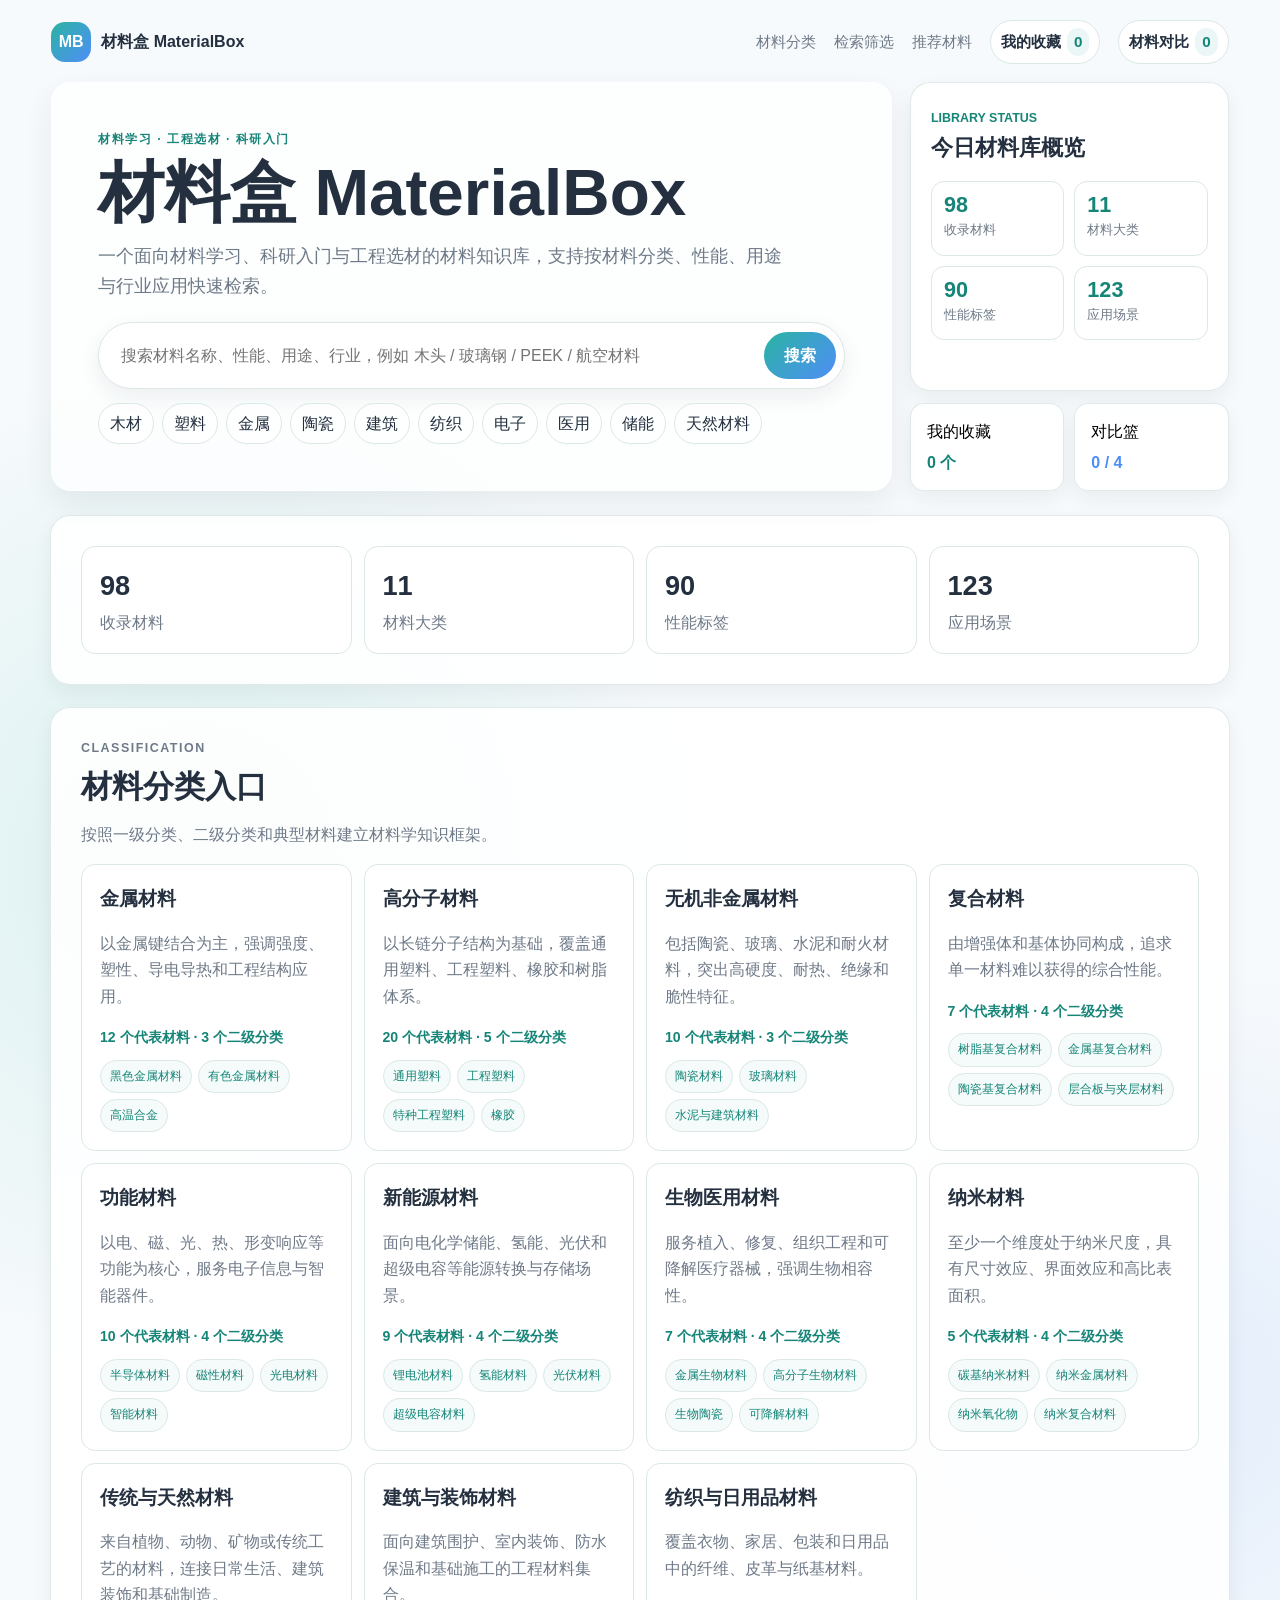
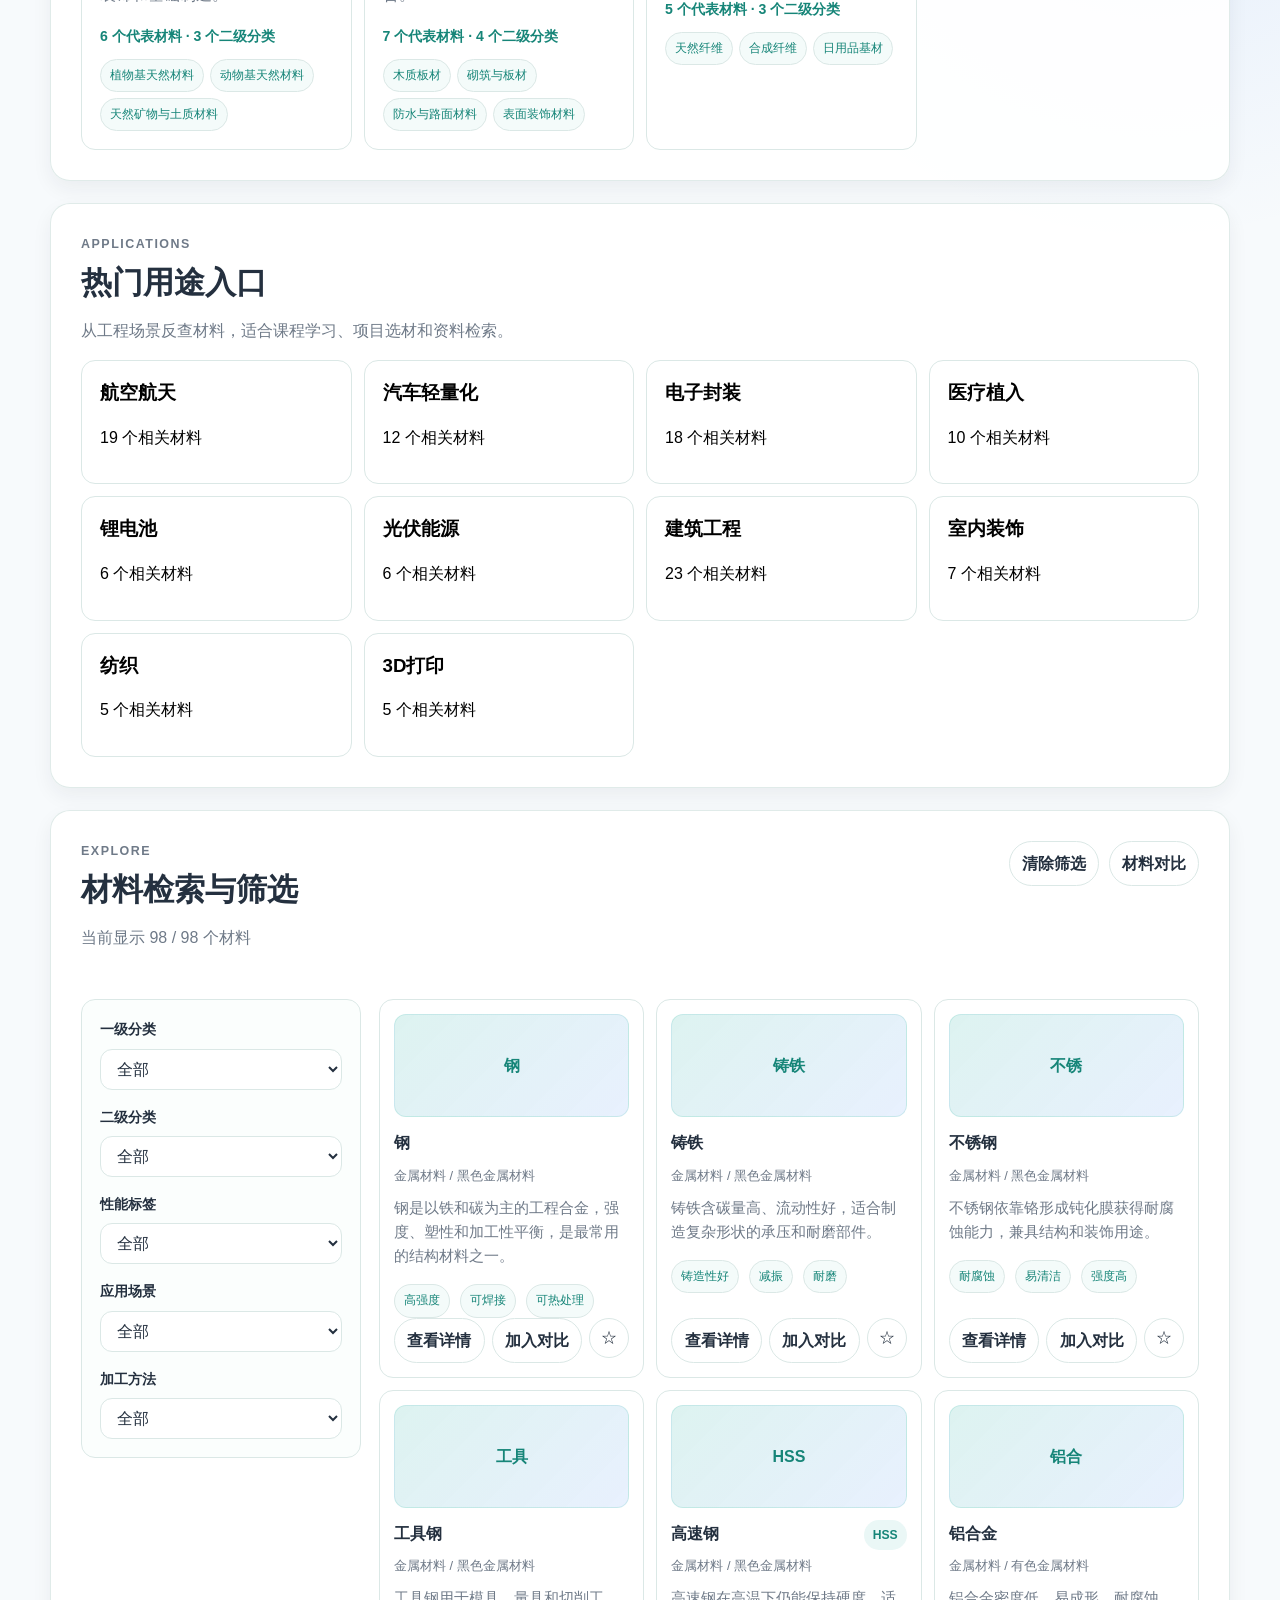
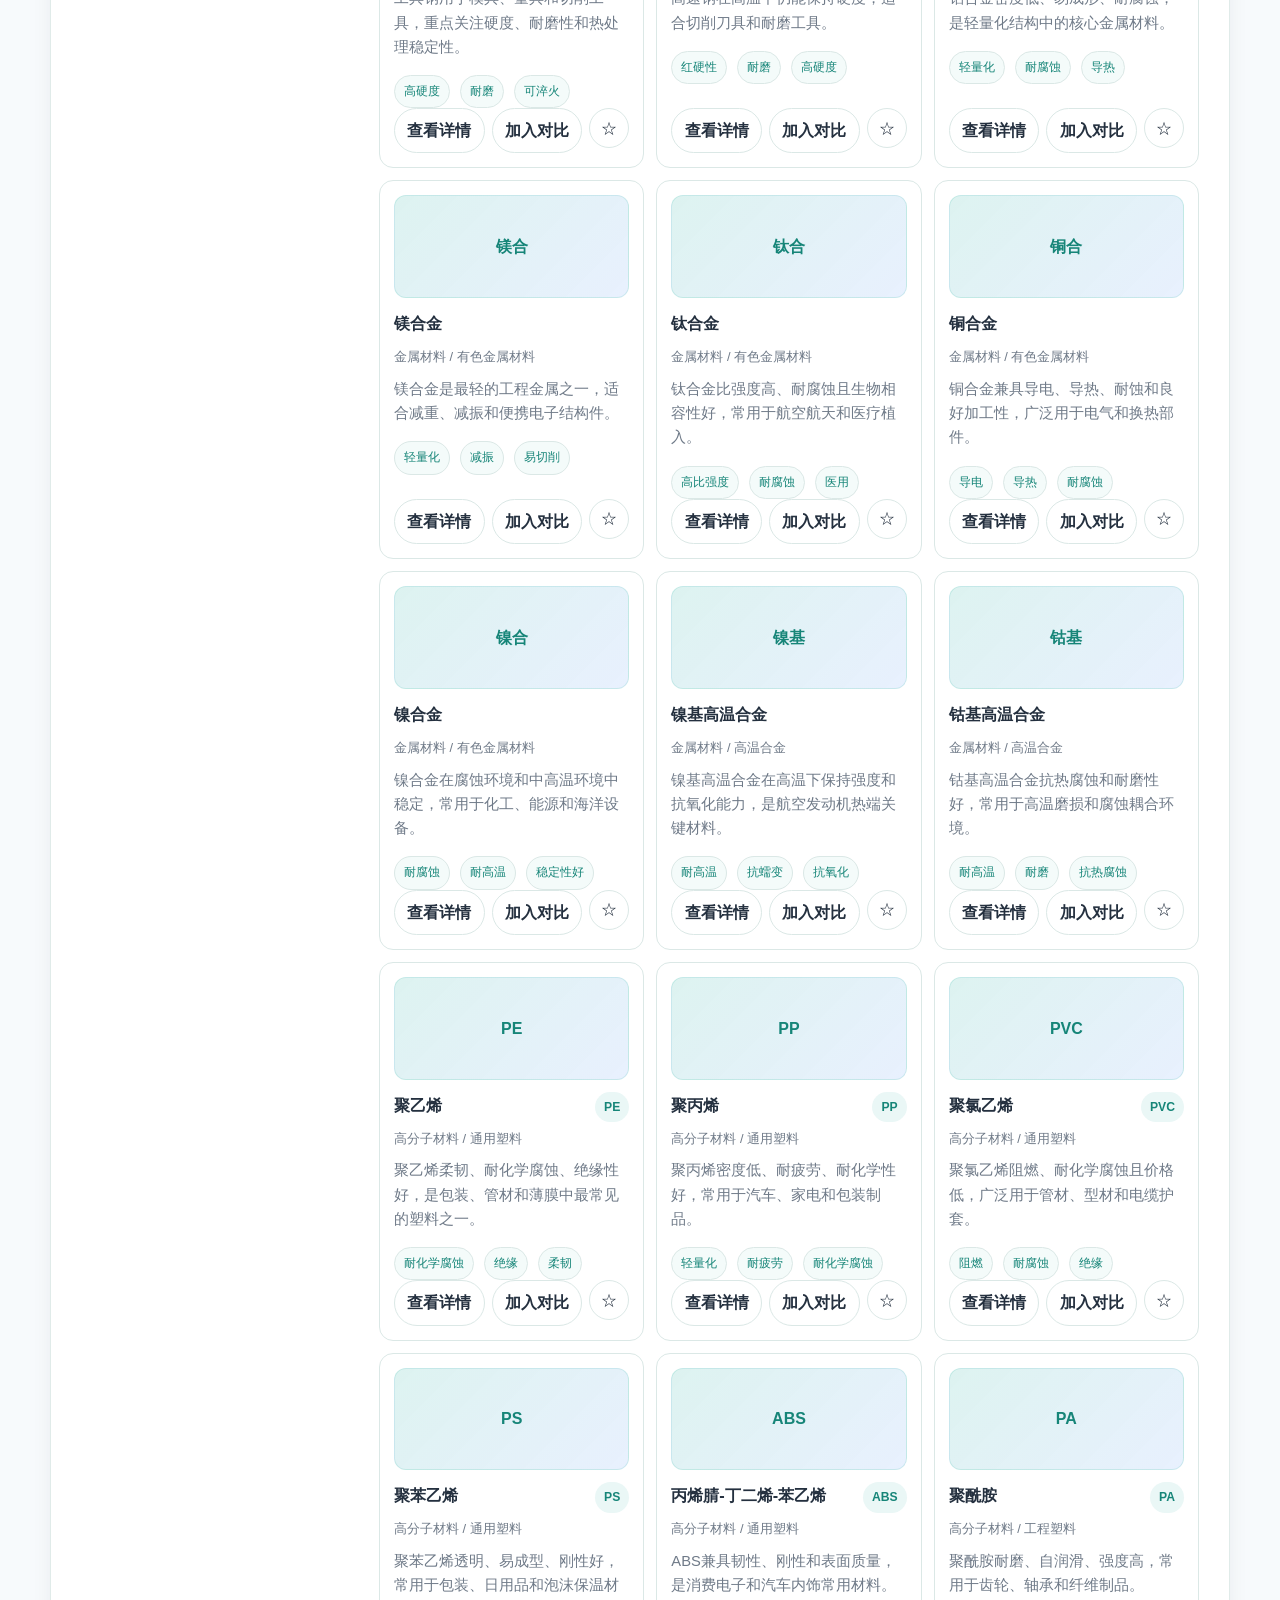
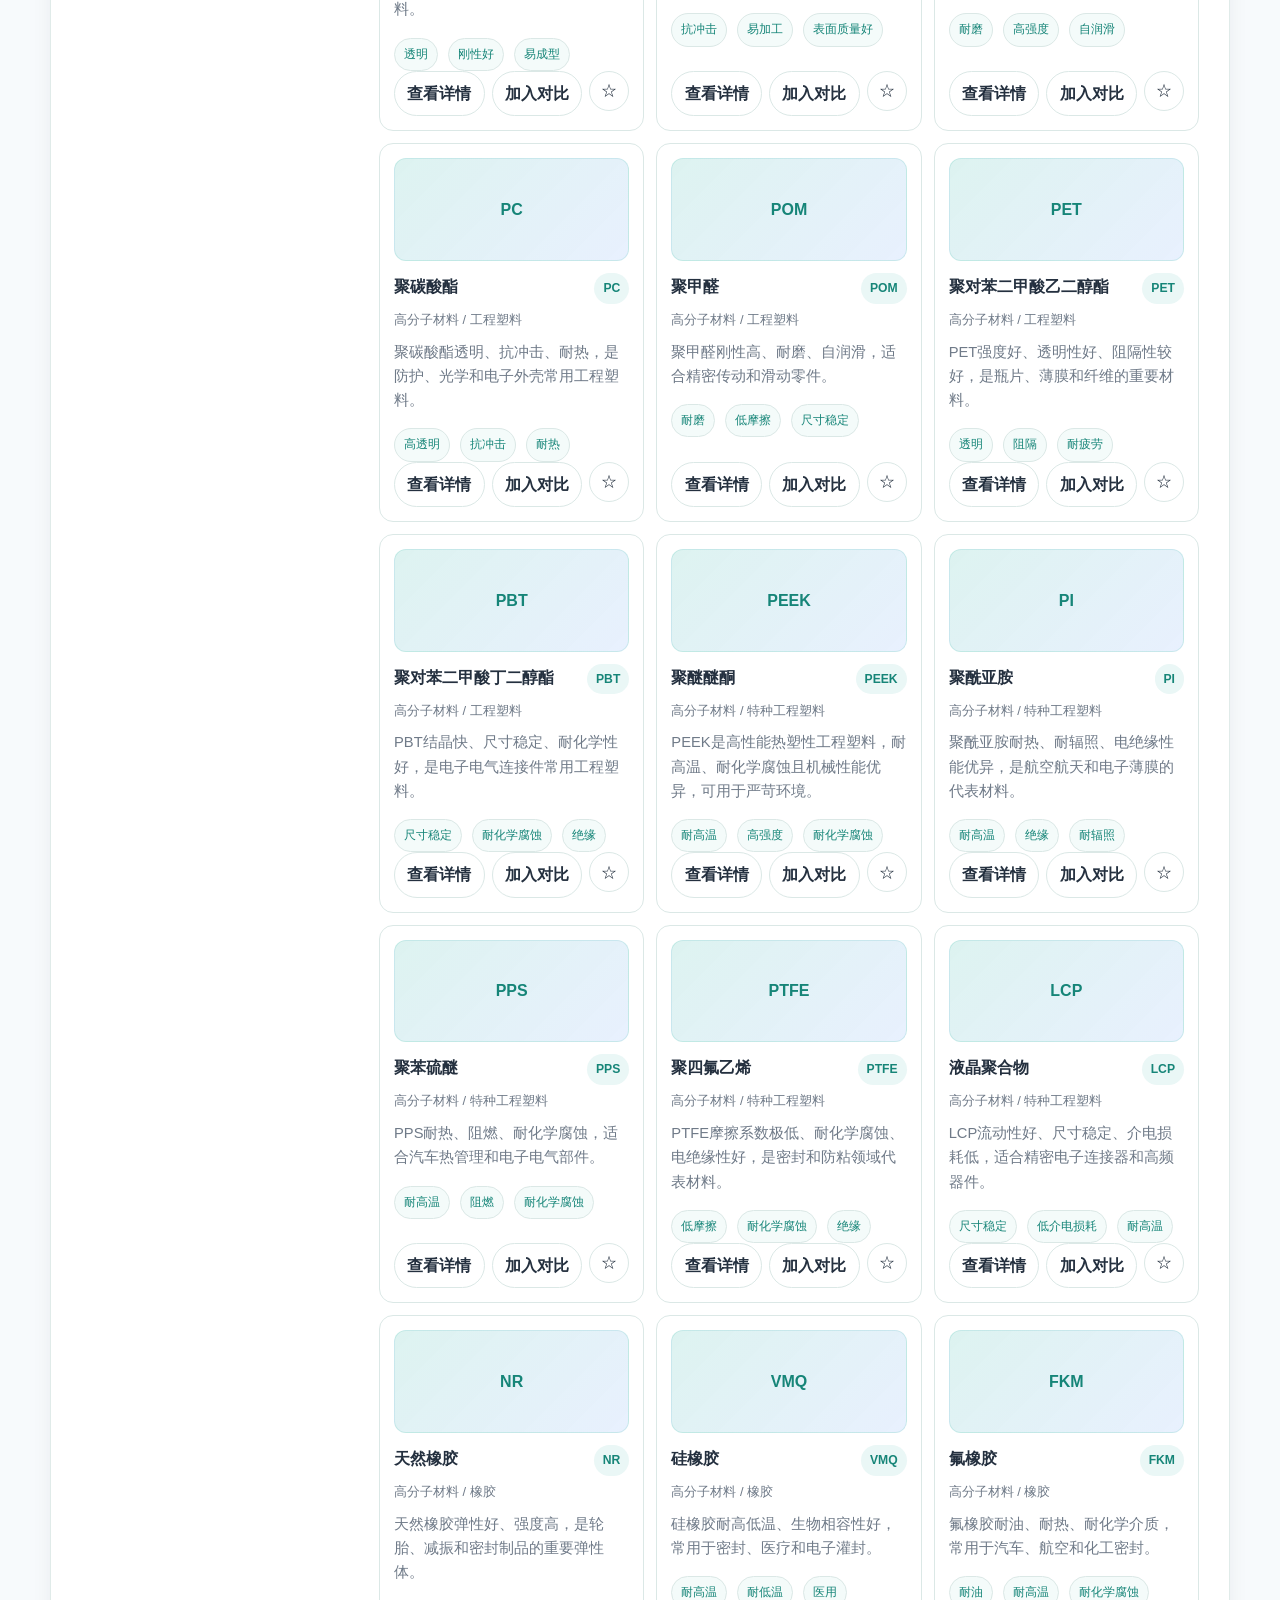
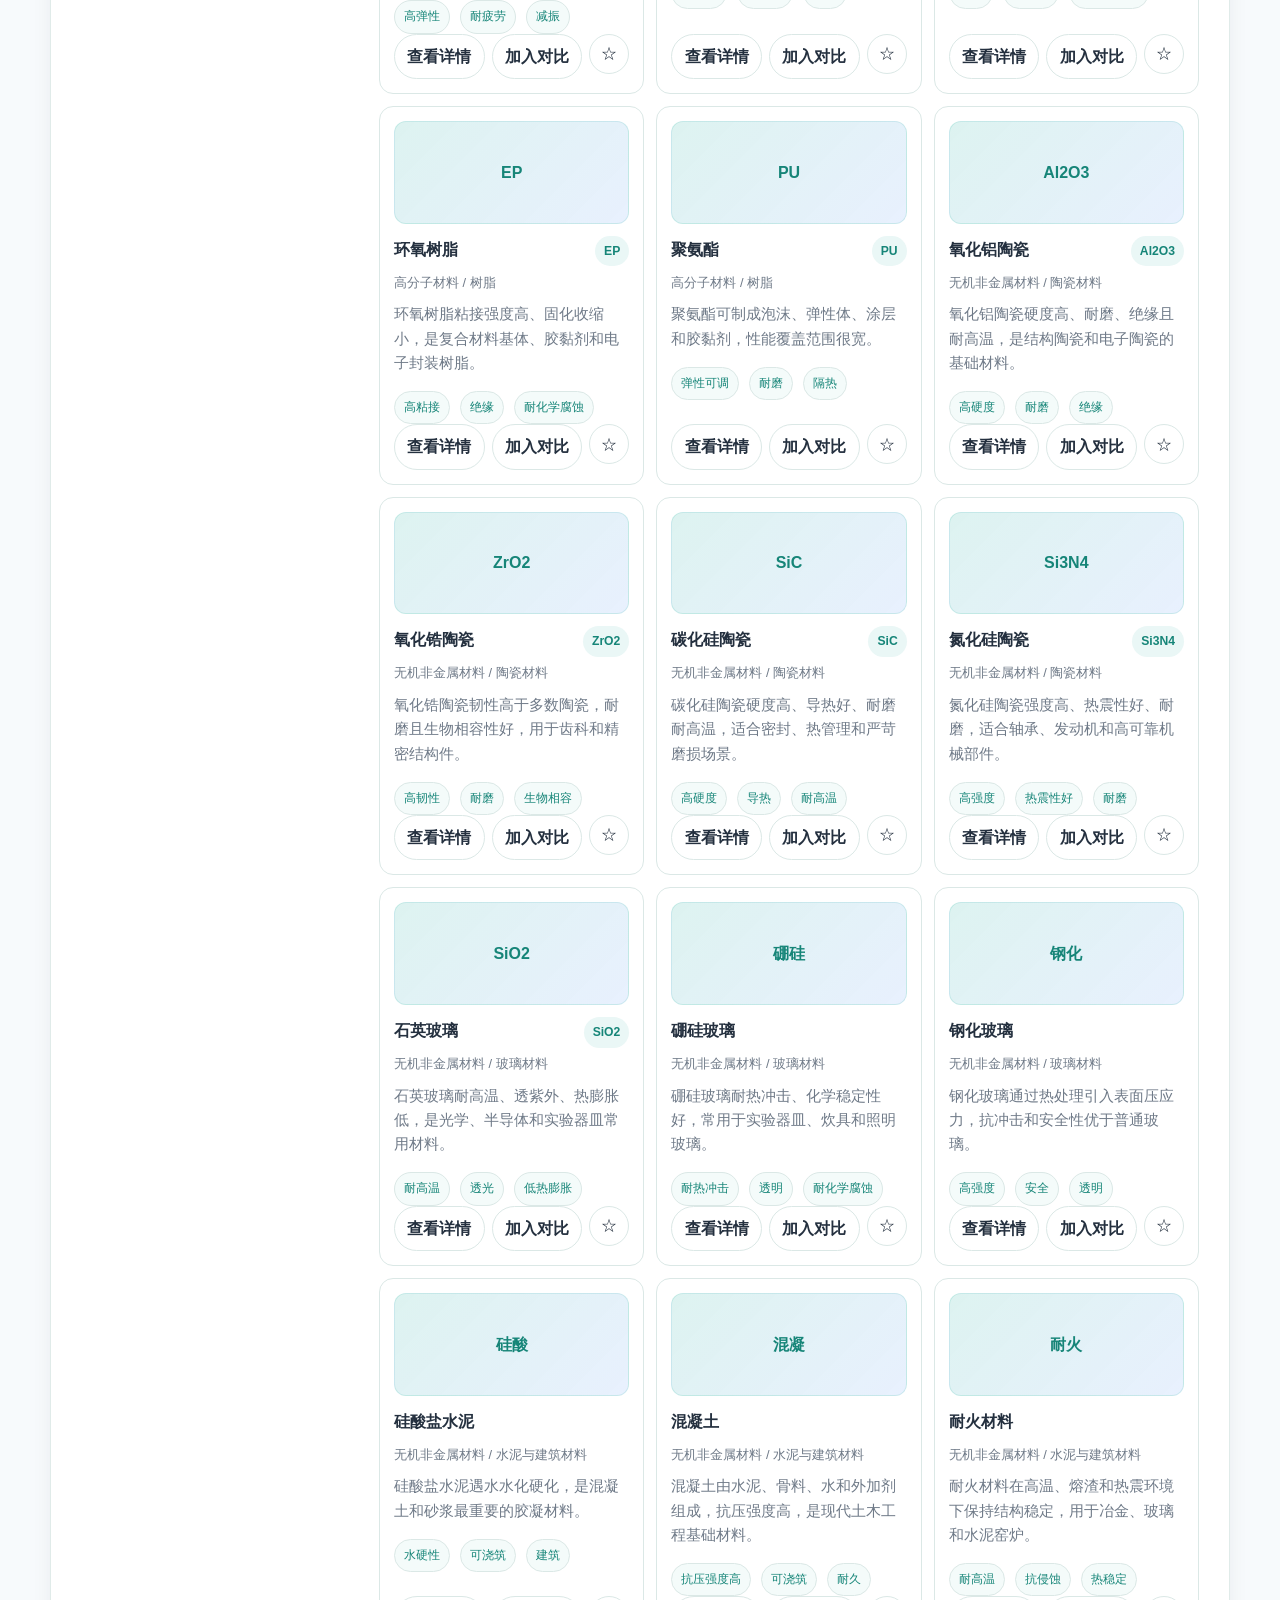
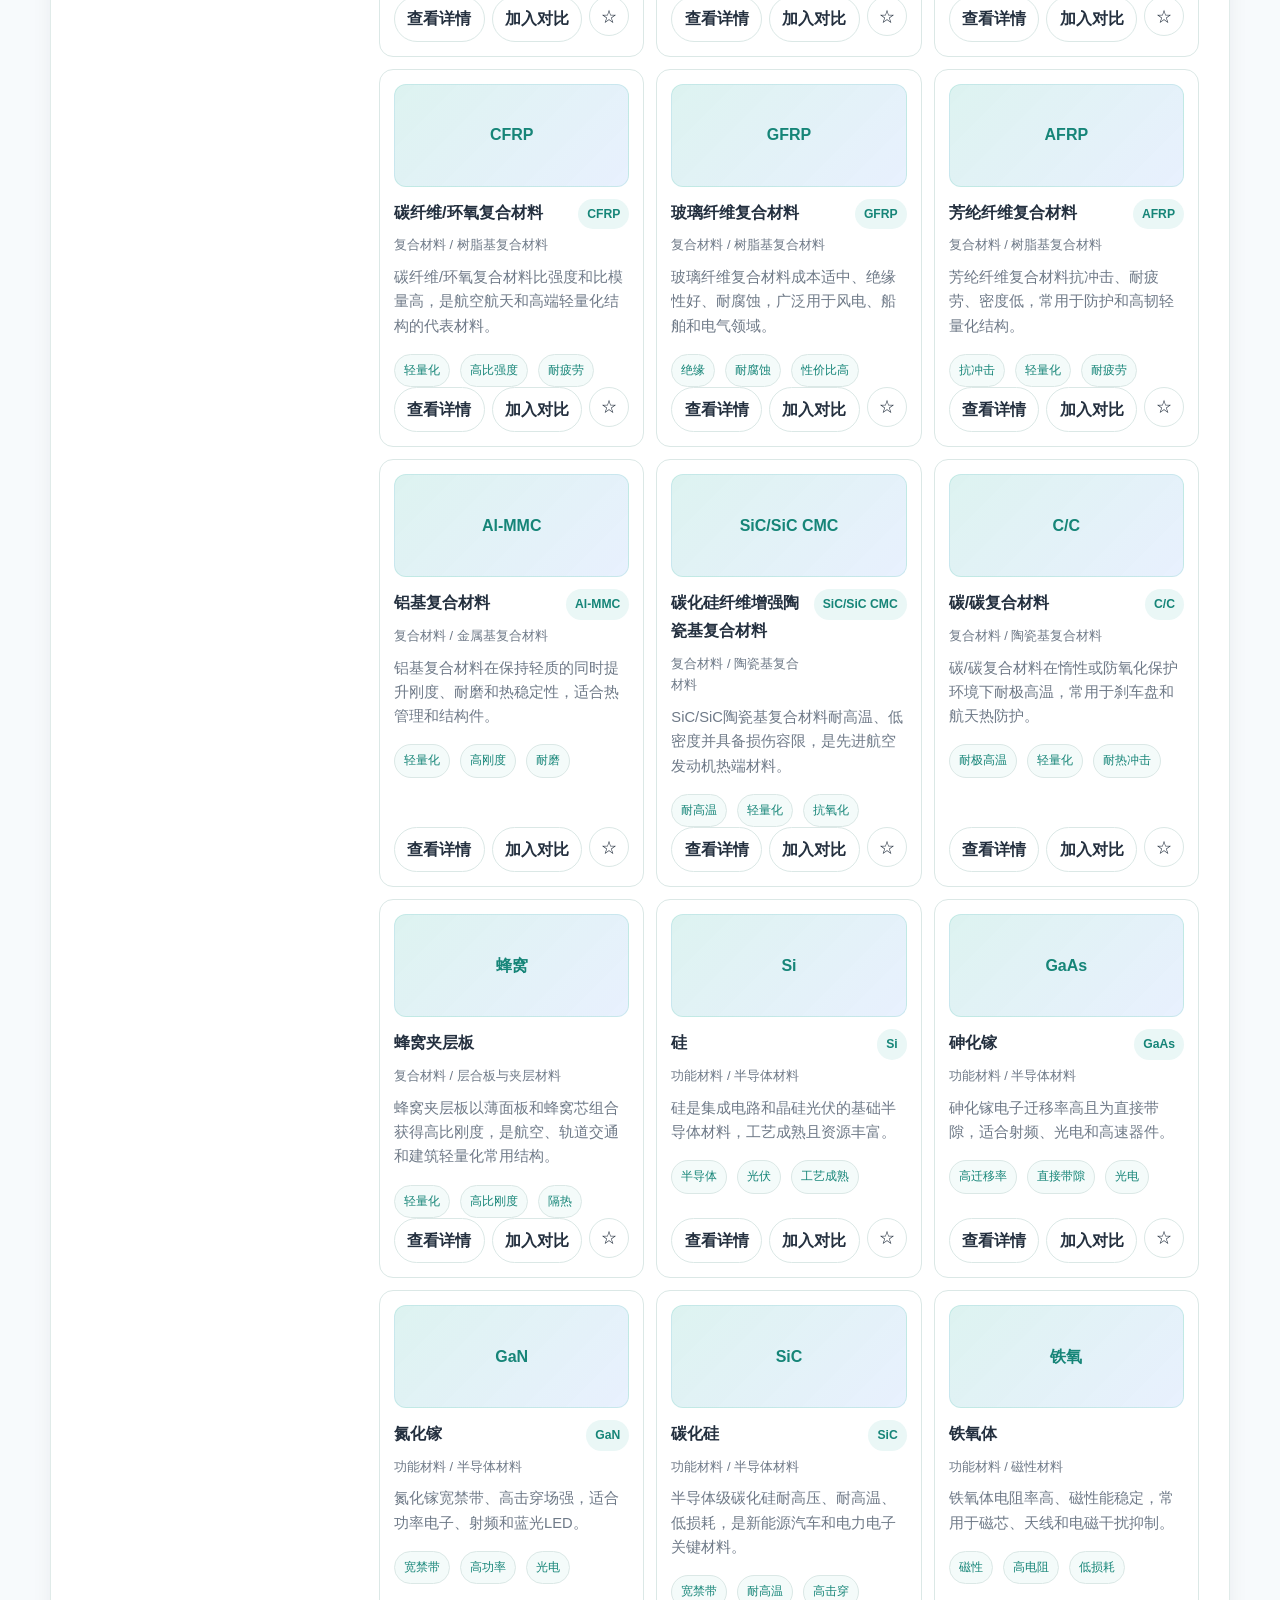
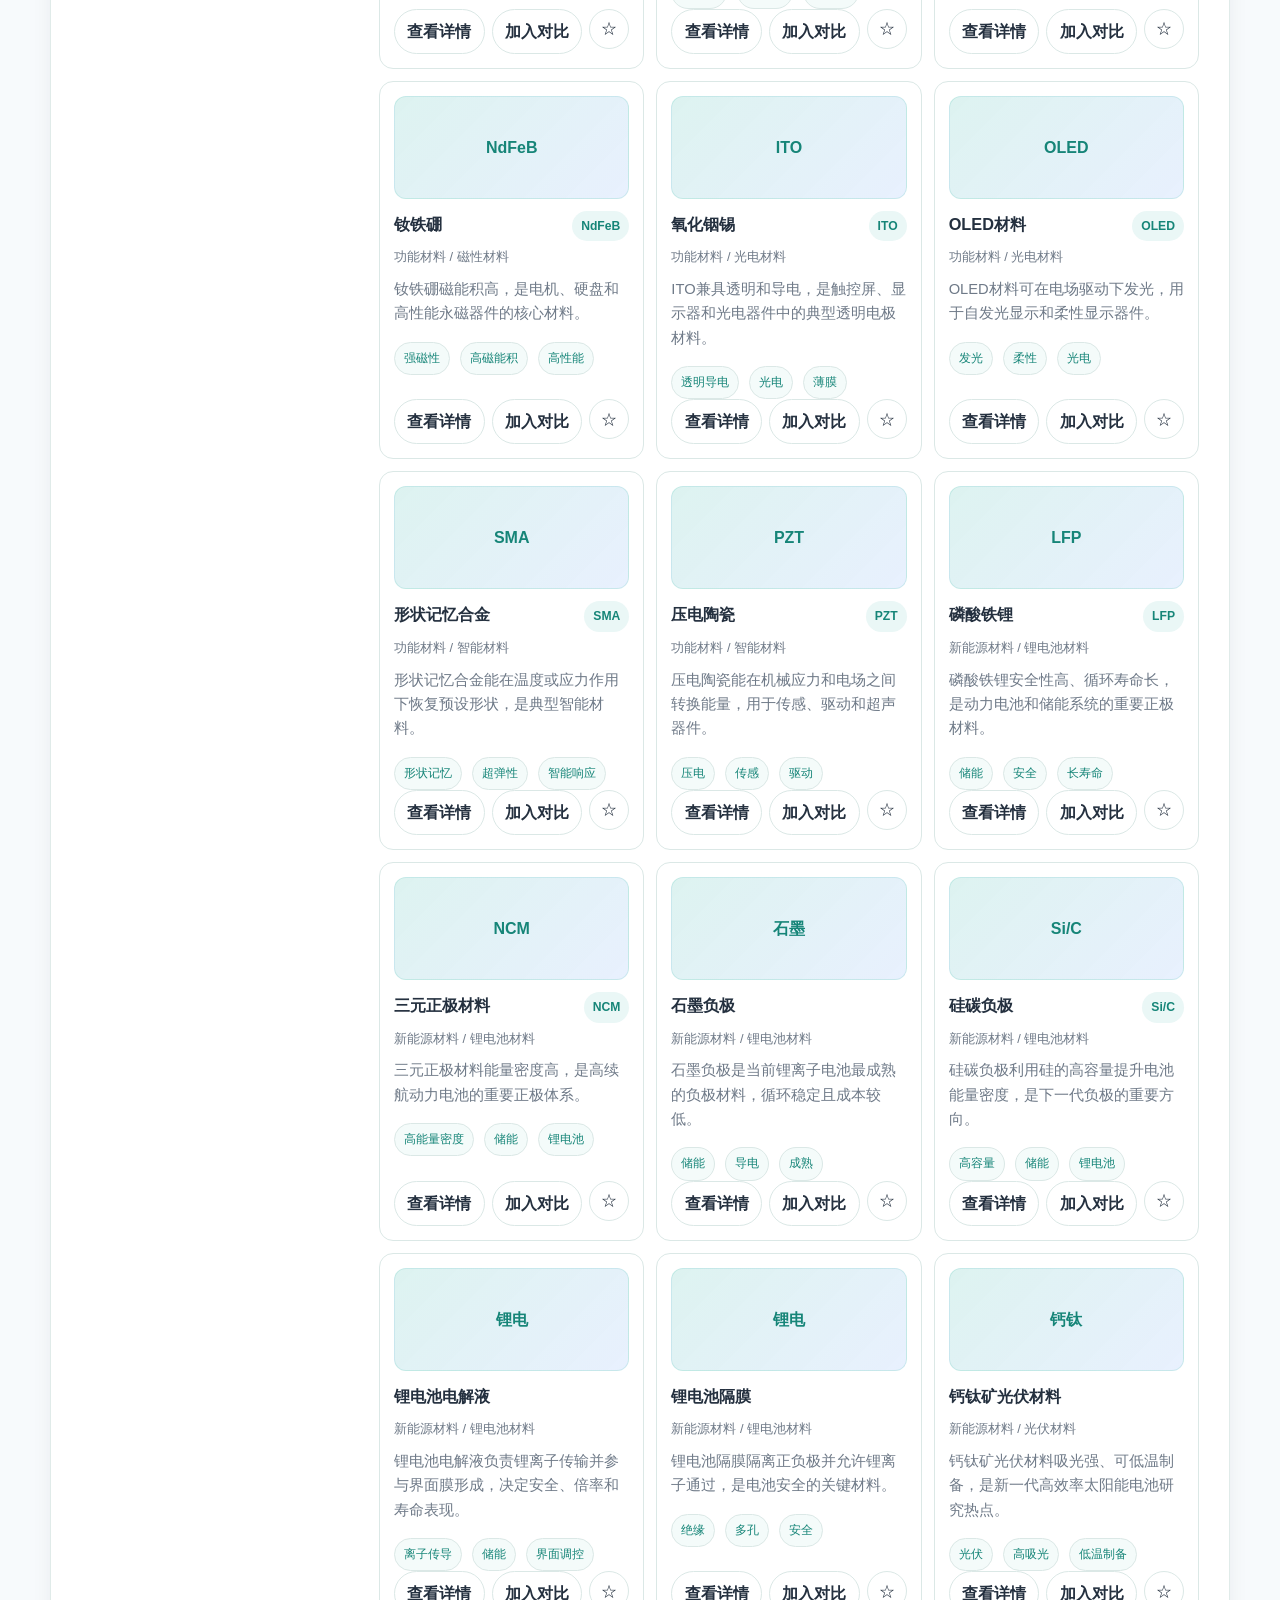
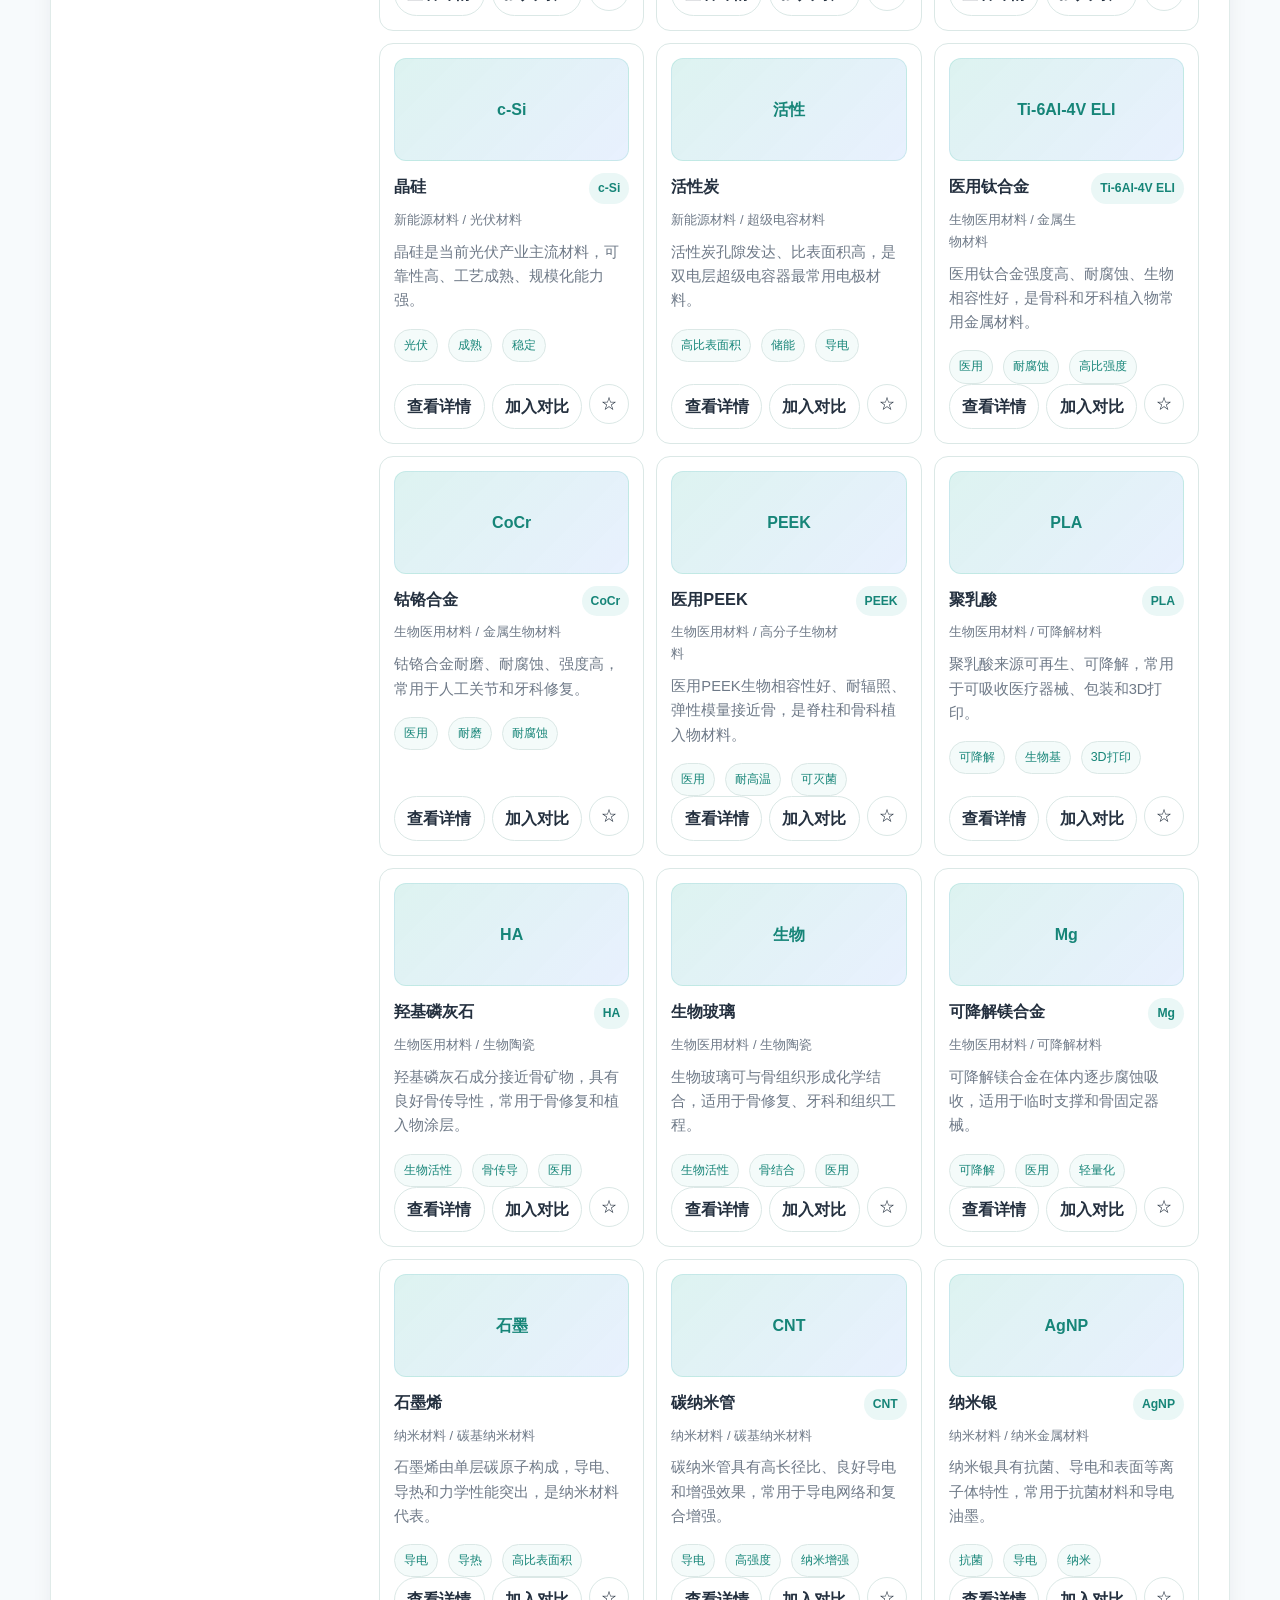
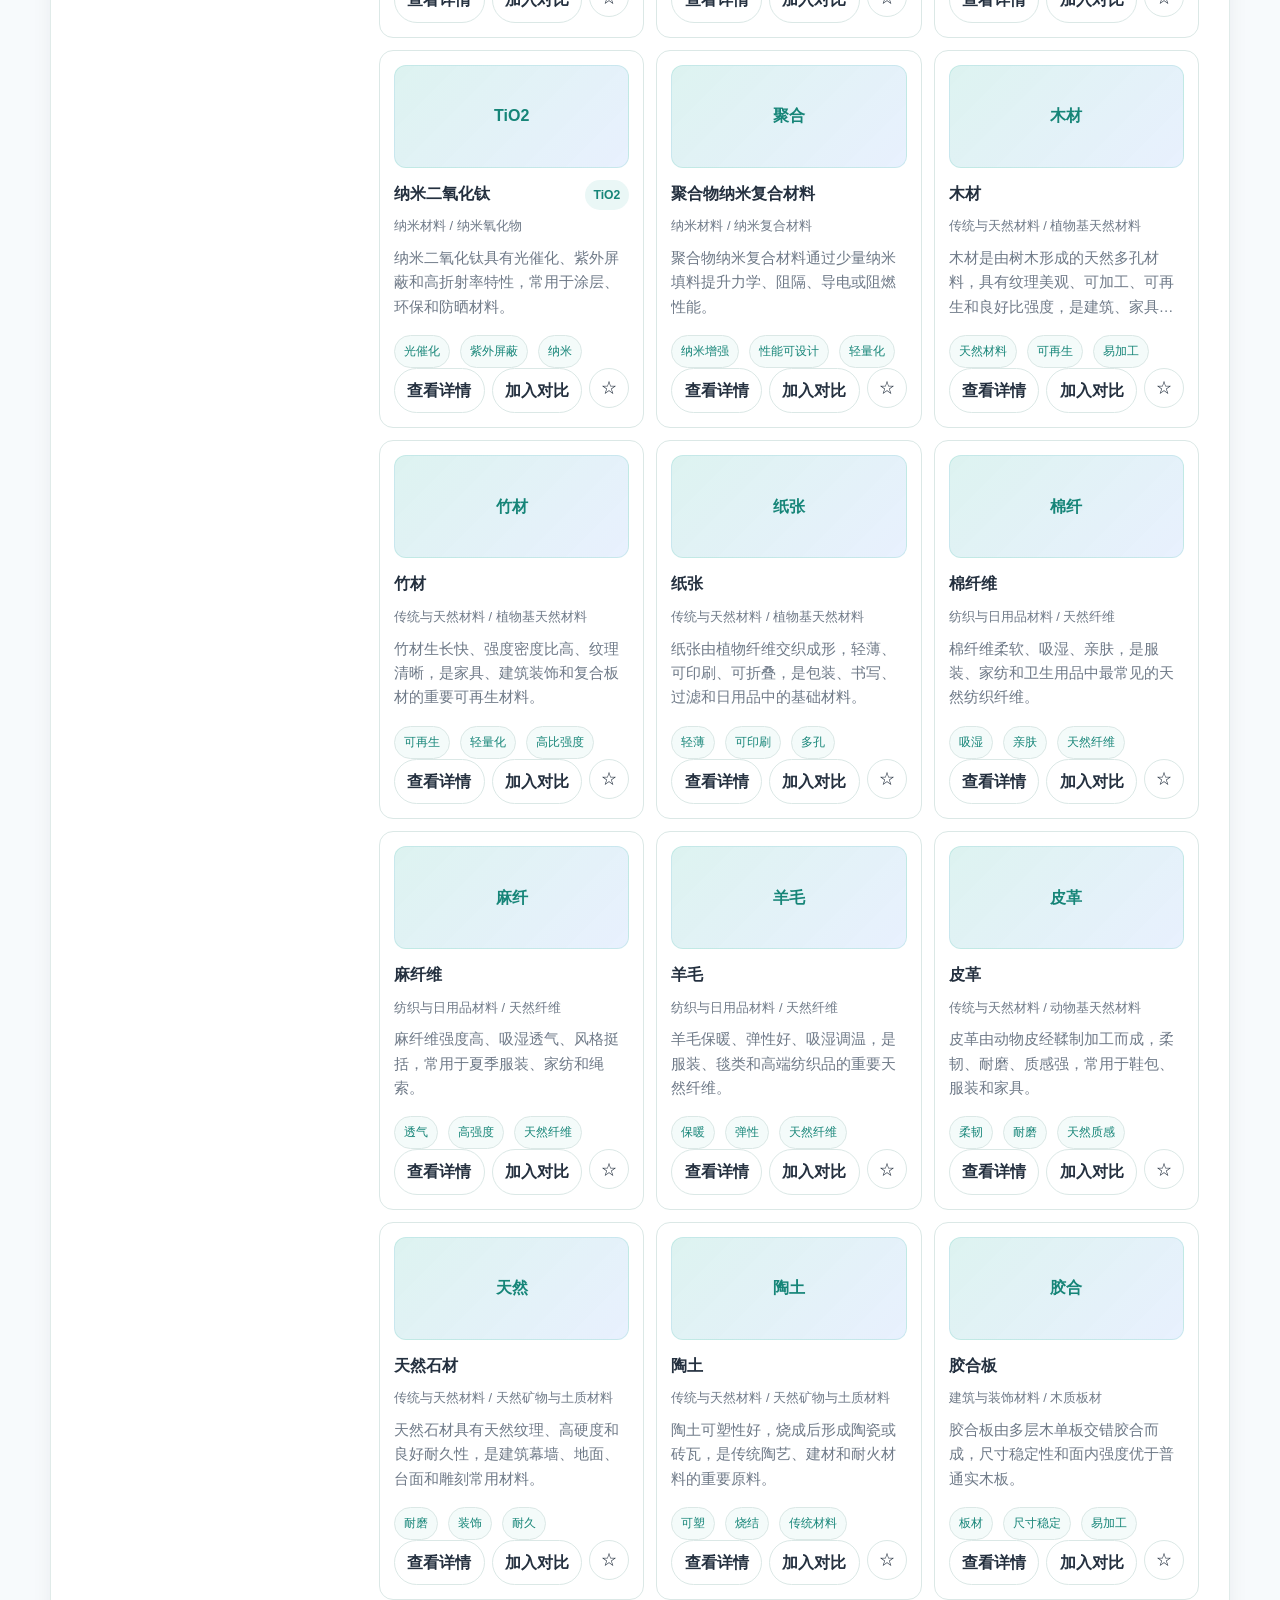
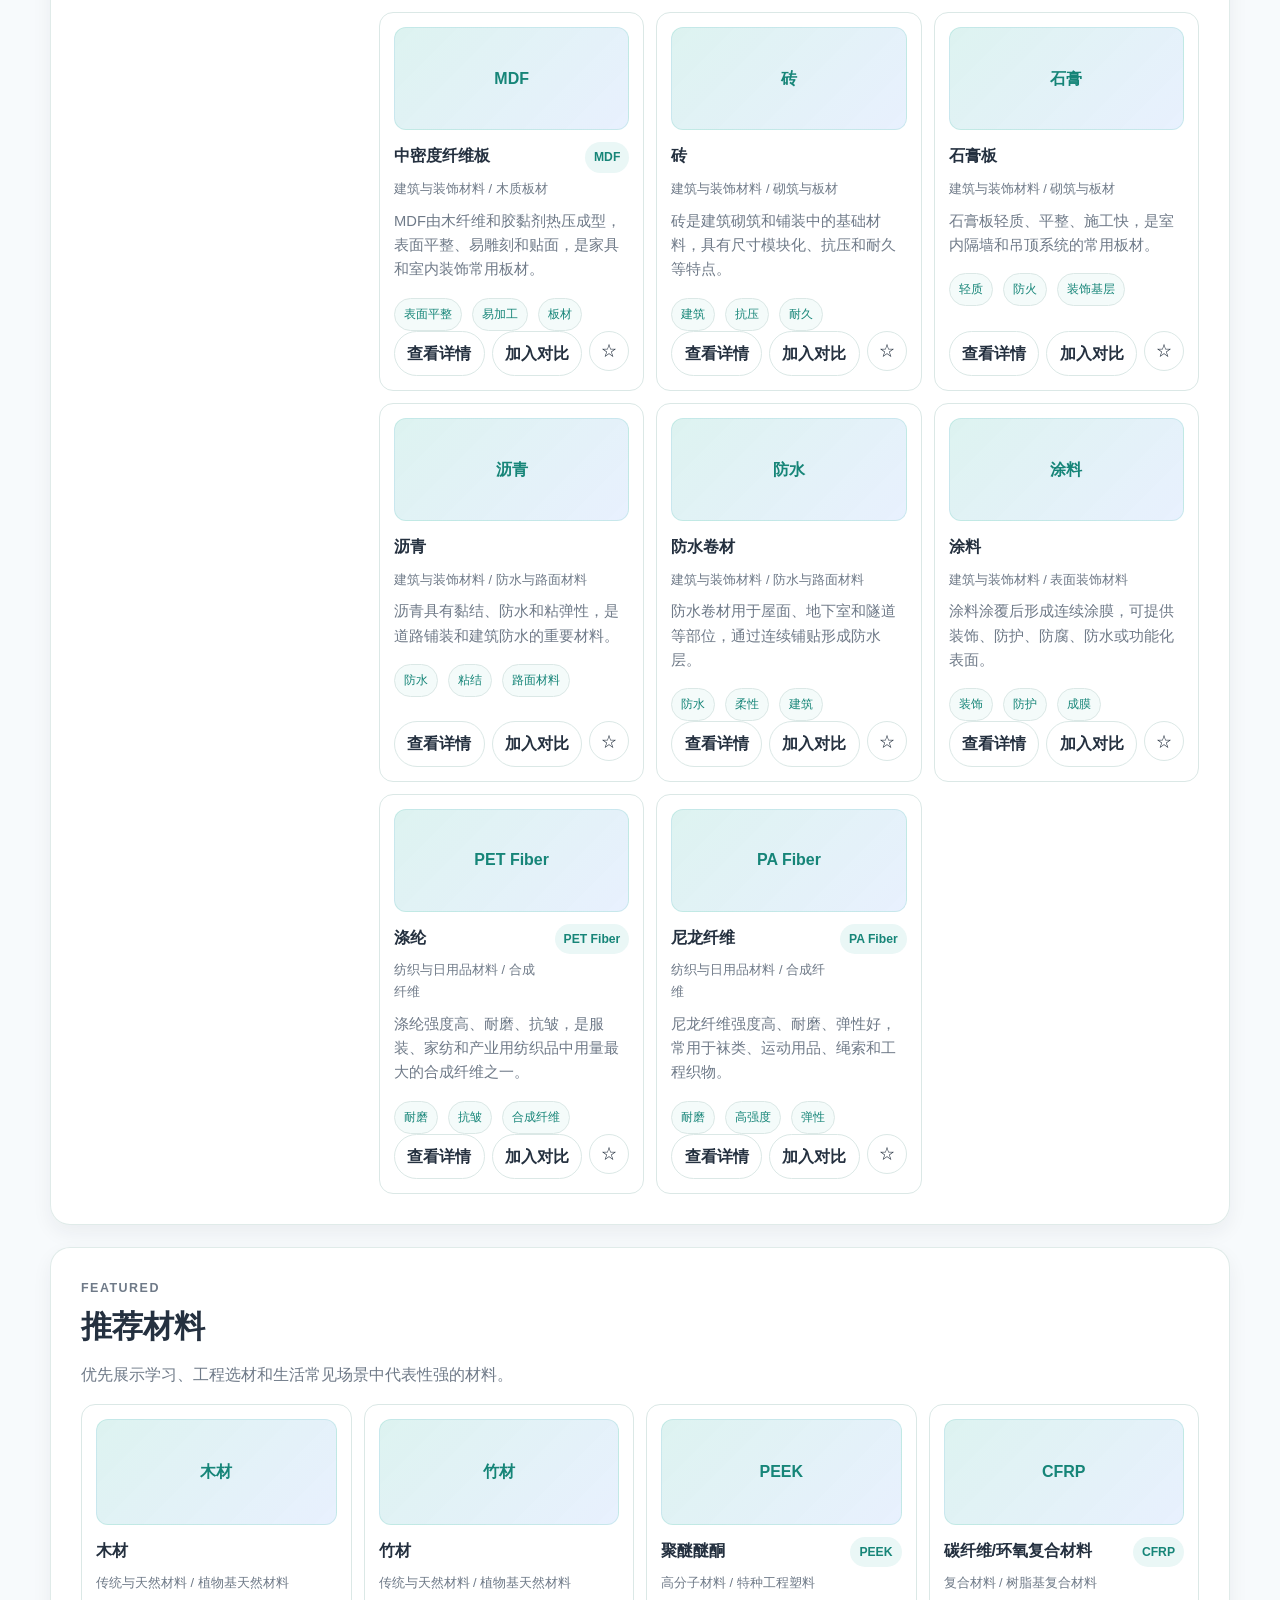
==== material_box/index.html @ f78a098b "上传项目初始数据" ====
﻿<!DOCTYPE html>
<html lang="zh-CN">
  <head>
    <meta charset="UTF-8" />
    <meta name="viewport" content="width=device-width, initial-scale=1.0" />
    <title>材料盒 MaterialBox</title>
    <link rel="stylesheet" href="style.css" />
  </head>
  <body>
    <header class="site-header">
      <nav class="topbar" aria-label="主导航">
        <a class="brand" href="#home" aria-label="返回首页">
          <span class="brand-mark">MB</span>
          <span>材料盒 MaterialBox</span>
        </a>
        <div class="nav-links">
          <a href="#categories-section">材料分类</a>
          <a href="#explore">检索筛选</a>
          <a href="#recommended">推荐材料</a>
          <button id="nav-favorites" class="nav-action" type="button">我的收藏 <span id="favorite-count">0</span></button>
          <button id="nav-compare" class="nav-action" type="button">材料对比 <span id="compare-count">0</span></button>
        </div>
      </nav>

      <section id="home" class="hero">
        <div class="hero-copy">
          <p class="eyebrow">材料学习 · 工程选材 · 科研入门</p>
          <h1>材料盒 MaterialBox</h1>
          <p class="hero-subtitle">
            一个面向材料学习、科研入门与工程选材的材料知识库，支持按材料分类、性能、用途与行业应用快速检索。
          </p>
          <div class="search-shell">
            <input
              id="search-input"
              type="search"
              autocomplete="off"
              placeholder="搜索材料名称、性能、用途、行业，例如 木头 / 玻璃钢 / PEEK / 航空材料"
            />
            <button id="search-button" type="button">搜索</button>
          </div>
          <div id="search-suggestions" class="search-suggestions hidden"></div>
          <div id="quick-tags" class="quick-tags" aria-label="快捷搜索标签"></div>
        </div>
        <aside class="hero-panel" aria-label="材料库状态面板">
          <div class="status-card">
            <span class="panel-label">Library Status</span>
            <strong>今日材料库概览</strong>
            <div id="hero-status-grid" class="status-grid"></div>
          </div>
          <div class="hero-metric-row">
            <button id="hero-favorites" class="mini-metrics" type="button">
              <span>我的收藏</span>
              <strong><span id="hero-favorite-count">0</span> 个</strong>
            </button>
            <button id="hero-compare" class="mini-metrics accent" type="button">
              <span>对比篮</span>
              <strong><span id="hero-compare-count">0</span> / 4</strong>
            </button>
          </div>
        </aside>
      </section>
    </header>

    <main>
      <section class="section stats-section" aria-label="数据概览">
        <div id="stats-grid" class="stats-grid"></div>
      </section>

      <section id="categories-section" class="section">
        <div class="section-heading">
          <p class="eyebrow">Classification</p>
          <h2>材料分类入口</h2>
          <p>按照一级分类、二级分类和典型材料建立材料学知识框架。</p>
        </div>
        <div id="category-grid" class="category-grid"></div>
      </section>

      <section class="section applications-section">
        <div class="section-heading">
          <p class="eyebrow">Applications</p>
          <h2>热门用途入口</h2>
          <p>从工程场景反查材料，适合课程学习、项目选材和资料检索。</p>
        </div>
        <div id="application-grid" class="application-grid"></div>
      </section>

      <section id="explore" class="section explorer-section">
        <div class="section-heading split-heading">
          <div>
            <p class="eyebrow">Explore</p>
            <h2>材料检索与筛选</h2>
            <p id="result-summary">正在加载材料数据...</p>
          </div>
          <div class="heading-actions">
            <button id="clear-filters" class="ghost-button" type="button">清除筛选</button>
            <button id="compare-entry" class="ghost-button" type="button">材料对比</button>
          </div>
        </div>

        <div id="active-filters" class="active-filters"></div>

        <div class="explorer-layout">
          <aside class="filters-panel" aria-label="材料筛选">
            <div class="filter-block">
              <label for="category-filter">一级分类</label>
              <select id="category-filter"></select>
            </div>
            <div class="filter-block">
              <label for="subcategory-filter">二级分类</label>
              <select id="subcategory-filter"></select>
            </div>
            <div class="filter-block">
              <label for="tag-filter">性能标签</label>
              <select id="tag-filter"></select>
            </div>
            <div class="filter-block">
              <label for="application-filter">应用场景</label>
              <select id="application-filter"></select>
            </div>
            <div class="filter-block">
              <label for="processing-filter">加工方法</label>
              <select id="processing-filter"></select>
            </div>
          </aside>

          <div class="results-area">
            <div id="material-list" class="material-grid"></div>
            <div id="empty-state" class="empty-state hidden"></div>
          </div>
        </div>
      </section>

      <section id="recommended" class="section">
        <div class="section-heading">
          <p class="eyebrow">Featured</p>
          <h2>推荐材料</h2>
          <p>优先展示学习、工程选材和生活常见场景中代表性强的材料。</p>
        </div>
        <div id="recommended-grid" class="material-grid compact"></div>
      </section>

      <section id="favorites-section" class="section favorites-section">
        <div class="section-heading split-heading">
          <div>
            <p class="eyebrow">Saved</p>
            <h2>我的收藏</h2>
            <p id="favorites-summary">页面加载后会恢复本地收藏。</p>
          </div>
          <button id="clear-favorites" class="ghost-button" type="button">清空收藏</button>
        </div>
        <div id="favorites-list" class="material-grid compact"></div>
        <div id="favorites-empty" class="empty-state hidden">
          <h3>还没有收藏材料</h3>
          <p>点击卡片右下角星标即可收藏。</p>
        </div>
      </section>

      <section id="material-detail" class="detail-section hidden" aria-live="polite"></section>

      <section class="section project-section">
        <div class="section-heading">
          <p class="eyebrow">About</p>
          <h2>这个网站可以用来做什么</h2>
        </div>
        <div class="feature-grid">
          <article><strong>查材料</strong><span>通过中文名、英文名、缩写、同义词和分类路径快速定位材料。</span></article>
          <article><strong>看用途</strong><span>从航空航天、储能、医疗、建筑、纺织、电子等场景反查材料。</span></article>
          <article><strong>按性能筛选</strong><span>围绕耐高温、轻量化、导电、绝缘、耐磨等标签建立认知。</span></article>
          <article><strong>材料对比</strong><span>把最多 4 个材料加入对比篮，横向比较性能、加工和用途。</span></article>
          <article><strong>学习资料库</strong><span>统一字段便于持续添加材料、图片、案例、实验数据和课程笔记。</span></article>
        </div>
      </section>
    </main>

    <button id="back-to-top" class="back-to-top" type="button" aria-label="返回顶部">↑</button>

    <div id="compare-panel" class="compare-panel hidden" role="dialog" aria-modal="true" aria-labelledby="compare-title">
      <div class="compare-backdrop" data-close-compare></div>
      <section class="compare-drawer">
        <div class="compare-header">
          <div>
            <p class="eyebrow">Compare</p>
            <h2 id="compare-title">材料对比</h2>
          </div>
          <div class="compare-actions">
            <button id="clear-compare" class="ghost-button" type="button">清空对比</button>
            <button class="ghost-button" type="button" data-close-compare aria-label="关闭材料对比面板">关闭</button>
          </div>
        </div>
        <div id="compare-content"></div>
      </section>
    </div>

    <div id="toast-container" class="toast-container" aria-live="polite" aria-atomic="true"></div>

    <footer class="site-footer">
      <p>MaterialBox 是一个前端静态材料知识库示例，可继续扩展为课程资料库、工程选材工具或材料百科站点。</p>
    </footer>

    <script src="materials.js"></script>
    <script src="assets/materials/image-manifest.js"></script>
    <script src="script.js"></script>
  </body>
</html>
---- material_box/style.css ----
﻿:root {
  --bg: #f7fafc;
  --bg-soft: #f4fbfa;
  --surface: rgba(255, 255, 255, 0.9);
  --surface-solid: #ffffff;
  --primary: #2bb3a3;
  --primary-dark: #168578;
  --secondary: #4f8ef7;
  --accent: #8b7cf6;
  --text: #1f2937;
  --muted: #6b7280;
  --line: #dbe8e6;
  --shadow: 0 18px 42px rgba(31, 41, 55, 0.1);
  --shadow-soft: 0 10px 28px rgba(31, 41, 55, 0.08);
  --radius-lg: 24px;
  --radius-md: 18px;
  --radius-sm: 12px;
}

* {
  box-sizing: border-box;
}

html {
  scroll-behavior: smooth;
}

body {
  margin: 0;
  background:
    radial-gradient(circle at 15% 5%, rgba(43, 179, 163, 0.14), transparent 32rem),
    radial-gradient(circle at 90% 8%, rgba(79, 142, 247, 0.12), transparent 28rem),
    var(--bg);
  color: var(--text);
  font-family: -apple-system, BlinkMacSystemFont, "Segoe UI", "Microsoft YaHei", Roboto, Arial, sans-serif;
  line-height: 1.6;
}

a {
  color: inherit;
  text-decoration: none;
}

button,
input,
select {
  font: inherit;
}

button {
  cursor: pointer;
}

.site-header {
  padding: 20px clamp(18px, 4vw, 56px) 44px;
}

.topbar {
  align-items: center;
  display: flex;
  gap: 24px;
  justify-content: space-between;
  margin: 0 auto 34px;
  max-width: 1180px;
}

.brand {
  align-items: center;
  display: inline-flex;
  font-weight: 800;
  gap: 10px;
}

.brand-mark {
  align-items: center;
  background: linear-gradient(135deg, var(--primary), var(--secondary));
  border-radius: 14px;
  color: #ffffff;
  display: inline-flex;
  height: 40px;
  justify-content: center;
  width: 40px;
}

.nav-links {
  color: var(--muted);
  display: flex;
  flex-wrap: wrap;
  font-size: 0.95rem;
  gap: 18px;
}

.nav-links a:hover {
  color: var(--primary-dark);
}

.hero {
  align-items: stretch;
  display: grid;
  gap: 28px;
  grid-template-columns: minmax(0, 1.35fr) minmax(280px, 0.65fr);
  margin: 0 auto;
  max-width: 1180px;
  min-height: 520px;
}

.hero-copy {
  background: rgba(255, 255, 255, 0.72);
  border: 1px solid rgba(255, 255, 255, 0.86);
  border-radius: var(--radius-lg);
  box-shadow: var(--shadow);
  padding: clamp(30px, 6vw, 70px);
}

.eyebrow {
  color: var(--primary-dark);
  font-size: 0.78rem;
  font-weight: 800;
  letter-spacing: 0.12em;
  margin: 0 0 10px;
  text-transform: uppercase;
}

.hero h1 {
  font-size: clamp(2.6rem, 7vw, 5.2rem);
  line-height: 1.02;
  margin: 0 0 22px;
}

.hero-subtitle {
  color: var(--muted);
  font-size: clamp(1rem, 2vw, 1.25rem);
  margin: 0 0 30px;
  max-width: 760px;
}

.search-shell {
  align-items: center;
  background: var(--surface-solid);
  border: 1px solid var(--line);
  border-radius: 999px;
  box-shadow: var(--shadow-soft);
  display: flex;
  gap: 8px;
  max-width: 820px;
  padding: 8px;
}

.search-shell input {
  background: transparent;
  border: 0;
  color: var(--text);
  min-width: 0;
  outline: 0;
  padding: 13px 16px;
  width: 100%;
}

.search-shell button,
.primary-button {
  background: linear-gradient(135deg, var(--primary), var(--secondary));
  border: 0;
  border-radius: 999px;
  color: #ffffff;
  font-weight: 800;
  padding: 12px 22px;
  white-space: nowrap;
}

.quick-tags,
.active-filters,
.tag-row {
  display: flex;
  flex-wrap: wrap;
  gap: 10px;
}

.quick-tags {
  margin-top: 18px;
}

.chip,
.filter-chip,
.mini-chip {
  align-items: center;
  border: 1px solid var(--line);
  border-radius: 999px;
  display: inline-flex;
  gap: 6px;
  transition: transform 0.18s ease, border-color 0.18s ease, background 0.18s ease;
}

.chip {
  background: rgba(255, 255, 255, 0.8);
  color: var(--text);
  padding: 7px 12px;
}

.chip:hover,
.filter-chip:hover {
  background: #eaf7f6;
  border-color: rgba(43, 179, 163, 0.45);
  transform: translateY(-1px);
}

.hero-panel {
  display: grid;
  gap: 16px;
  grid-template-rows: 1fr auto auto;
}

.orbital-card,
.mini-metrics,
.section,
.detail-section {
  background: var(--surface);
  border: 1px solid rgba(219, 232, 230, 0.86);
  box-shadow: var(--shadow-soft);
}

.orbital-card {
  border-radius: var(--radius-lg);
  display: flex;
  flex-direction: column;
  justify-content: flex-end;
  min-height: 330px;
  padding: 28px;
  position: relative;
  overflow: hidden;
}

.orbital-card::before,
.orbital-card::after {
  border: 1px solid rgba(43, 179, 163, 0.28);
  border-radius: 999px;
  content: "";
  position: absolute;
}

.orbital-card::before {
  height: 230px;
  right: -70px;
  top: -60px;
  width: 230px;
}

.orbital-card::after {
  bottom: 60px;
  height: 150px;
  right: 36px;
  width: 150px;
}

.orbital-card strong {
  font-size: 1.6rem;
  line-height: 1.15;
  max-width: 260px;
  position: relative;
}

.orbital-card p,
.section-heading p,
.material-card p,
.category-card p,
.detail-muted,
.feature-grid span,
.recommend-card span {
  color: var(--muted);
}

.panel-label {
  color: var(--primary-dark);
  font-size: 0.78rem;
  font-weight: 800;
  margin-bottom: 12px;
  position: relative;
  text-transform: uppercase;
}

.mini-metrics {
  align-items: center;
  border-radius: var(--radius-md);
  display: flex;
  justify-content: space-between;
  padding: 18px 20px;
}

.mini-metrics strong {
  color: var(--primary-dark);
}

.mini-metrics.accent strong {
  color: var(--secondary);
}

.section,
.detail-section {
  border-radius: var(--radius-lg);
  margin: 0 auto 28px;
  max-width: 1180px;
  padding: clamp(22px, 4vw, 38px);
}

.section-heading {
  margin-bottom: 22px;
}

.section-heading h2 {
  font-size: clamp(1.55rem, 3vw, 2.25rem);
  line-height: 1.15;
  margin: 0 0 8px;
}

.split-heading {
  align-items: flex-start;
  display: flex;
  gap: 20px;
  justify-content: space-between;
}

.heading-actions {
  display: flex;
  flex-wrap: wrap;
  gap: 10px;
  justify-content: flex-end;
}

.stats-grid,
.category-grid,
.application-grid,
.material-grid,
.feature-grid,
.detail-grid,
.recommendation-grid {
  display: grid;
  gap: 16px;
}

.stats-grid {
  grid-template-columns: repeat(4, minmax(0, 1fr));
}

.stat-card,
.category-card,
.application-card,
.material-card,
.feature-grid article,
.detail-card,
.recommend-card {
  background: var(--surface-solid);
  border: 1px solid var(--line);
  border-radius: var(--radius-md);
}

.stat-card {
  padding: 22px;
}

.stat-card strong {
  display: block;
  font-size: 2rem;
}

.stat-card span {
  color: var(--muted);
}

.category-grid {
  grid-template-columns: repeat(4, minmax(0, 1fr));
}

.category-card {
  min-height: 255px;
  padding: 22px;
  transition: transform 0.2s ease, box-shadow 0.2s ease, border-color 0.2s ease;
}

.category-card:hover,
.material-card:hover,
.application-card:hover {
  border-color: rgba(43, 179, 163, 0.55);
  box-shadow: var(--shadow-soft);
  transform: translateY(-4px);
}

.category-card h3,
.material-card h3,
.application-card h3 {
  margin: 0 0 8px;
}

.category-meta {
  color: var(--primary-dark);
  font-size: 0.88rem;
  font-weight: 800;
  margin: 14px 0;
}

.subcategory-list {
  display: flex;
  flex-wrap: wrap;
  gap: 8px;
  margin-top: 16px;
}

.mini-chip {
  background: #f4fbfa;
  color: var(--primary-dark);
  font-size: 0.78rem;
  padding: 5px 9px;
}

.application-grid {
  grid-template-columns: repeat(4, minmax(0, 1fr));
}

.application-card {
  padding: 20px;
  text-align: left;
  transition: transform 0.2s ease, box-shadow 0.2s ease, border-color 0.2s ease;
}

.explorer-layout {
  align-items: start;
  display: grid;
  gap: 18px;
  grid-template-columns: 280px minmax(0, 1fr);
}

.filters-panel {
  background: #fbfefd;
  border: 1px solid var(--line);
  border-radius: var(--radius-md);
  display: grid;
  gap: 16px;
  padding: 18px;
  position: sticky;
  top: 16px;
}

.filter-block label {
  color: var(--text);
  display: block;
  font-size: 0.86rem;
  font-weight: 800;
  margin-bottom: 7px;
}

.filter-block select {
  background: #ffffff;
  border: 1px solid var(--line);
  border-radius: 12px;
  color: var(--text);
  outline: 0;
  padding: 10px 12px;
  width: 100%;
}

.filter-block select:focus,
.search-shell:focus-within {
  border-color: rgba(43, 179, 163, 0.7);
  box-shadow: 0 0 0 4px rgba(43, 179, 163, 0.12);
}

.material-grid {
  grid-template-columns: repeat(3, minmax(0, 1fr));
}

.material-grid.compact {
  grid-template-columns: repeat(4, minmax(0, 1fr));
}

.material-card {
  display: flex;
  flex-direction: column;
  min-height: 255px;
  padding: 20px;
  transition: transform 0.2s ease, box-shadow 0.2s ease, border-color 0.2s ease;
}

.material-card-header {
  align-items: flex-start;
  display: flex;
  gap: 12px;
  justify-content: space-between;
}

.abbrev {
  background: #eaf7f6;
  border-radius: 999px;
  color: var(--primary-dark);
  font-size: 0.76rem;
  font-weight: 800;
  padding: 5px 9px;
  white-space: nowrap;
}

.path {
  color: var(--muted);
  font-size: 0.85rem;
  margin: 8px 0 12px;
}

.material-card p {
  margin: 0 0 16px;
}

.card-actions {
  display: flex;
  gap: 8px;
  margin-top: auto;
}

.text-button,
.ghost-button,
.icon-button {
  background: #ffffff;
  border: 1px solid var(--line);
  color: var(--text);
}

.text-button,
.ghost-button {
  border-radius: 999px;
  font-weight: 800;
  padding: 9px 13px;
}

.text-button:hover,
.ghost-button:hover,
.icon-button:hover {
  border-color: rgba(43, 179, 163, 0.55);
  color: var(--primary-dark);
}

.icon-button {
  align-items: center;
  border-radius: 999px;
  display: inline-flex;
  height: 40px;
  justify-content: center;
  width: 40px;
}

.filter-chip {
  background: #eaf7f6;
  color: var(--primary-dark);
  font-size: 0.85rem;
  padding: 6px 10px;
}

.active-filters {
  margin-bottom: 16px;
}

.empty-state {
  background: #ffffff;
  border: 1px dashed rgba(43, 179, 163, 0.5);
  border-radius: var(--radius-md);
  padding: 38px;
  text-align: center;
}

.hidden {
  display: none !important;
}

.detail-section {
  scroll-margin-top: 18px;
}

.breadcrumb {
  color: var(--muted);
  font-size: 0.9rem;
  margin-bottom: 18px;
}

.detail-hero {
  align-items: flex-start;
  display: flex;
  gap: 18px;
  justify-content: space-between;
  margin-bottom: 22px;
}

.detail-hero h2 {
  font-size: clamp(2rem, 5vw, 3.5rem);
  line-height: 1.05;
  margin: 0 0 10px;
}

.detail-actions {
  display: flex;
  flex-wrap: wrap;
  gap: 10px;
  justify-content: flex-end;
}

.property-strip {
  display: flex;
  flex-wrap: wrap;
  gap: 10px;
  margin: 20px 0;
}

.property-pill {
  background: linear-gradient(135deg, rgba(43, 179, 163, 0.13), rgba(79, 142, 247, 0.12));
  border: 1px solid rgba(43, 179, 163, 0.25);
  border-radius: 999px;
  color: var(--primary-dark);
  font-weight: 800;
  padding: 8px 12px;
}

.detail-grid {
  grid-template-columns: repeat(2, minmax(0, 1fr));
  margin-top: 18px;
}

.detail-card {
  padding: 18px;
}

.detail-card h3 {
  margin: 0 0 10px;
}

.detail-card ul {
  margin: 0;
  padding-left: 18px;
}

.recommendation-grid {
  grid-template-columns: repeat(3, minmax(0, 1fr));
  margin-top: 12px;
}

.recommend-card {
  display: grid;
  gap: 4px;
  padding: 14px;
  text-align: left;
}

.feature-grid {
  grid-template-columns: repeat(5, minmax(0, 1fr));
}

.feature-grid article {
  display: grid;
  gap: 8px;
  padding: 18px;
}

.site-footer {
  color: var(--muted);
  padding: 28px;
  text-align: center;
}

.back-to-top {
  background: var(--text);
  border: 0;
  border-radius: 999px;
  bottom: 22px;
  box-shadow: var(--shadow-soft);
  color: #ffffff;
  display: none;
  height: 44px;
  position: fixed;
  right: 22px;
  width: 44px;
  z-index: 20;
}

.back-to-top.visible {
  display: block;
}

@media (max-width: 1050px) {
  .hero,
  .explorer-layout {
    grid-template-columns: 1fr;
  }

  .hero-panel {
    grid-template-columns: repeat(2, minmax(0, 1fr));
  }

  .orbital-card {
    grid-column: 1 / -1;
    min-height: 240px;
  }

  .filters-panel {
    position: static;
  }

  .category-grid,
  .application-grid,
  .material-grid,
  .material-grid.compact {
    grid-template-columns: repeat(2, minmax(0, 1fr));
  }

  .stats-grid,
  .feature-grid {
    grid-template-columns: repeat(2, minmax(0, 1fr));
  }
}

@media (max-width: 720px) {
  .site-header {
    padding: 14px 14px 28px;
  }

  .topbar,
  .split-heading,
  .detail-hero {
    align-items: stretch;
    flex-direction: column;
  }

  .nav-links {
    display: none;
  }

  .hero-copy,
  .section,
  .detail-section {
    border-radius: 18px;
    padding: 20px;
  }

  .search-shell {
    align-items: stretch;
    border-radius: 20px;
    flex-direction: column;
  }

  .search-shell button {
    width: 100%;
  }

  .hero-panel,
  .stats-grid,
  .category-grid,
  .application-grid,
  .material-grid,
  .material-grid.compact,
  .feature-grid,
  .detail-grid,
  .recommendation-grid {
    grid-template-columns: 1fr;
  }

  .heading-actions,
  .detail-actions {
    justify-content: flex-start;
  }

  .material-card {
    min-height: 0;
  }
}

/* 2026 layout refinement: lighter first viewport and richer material encyclopedia UI */
:root {
  --shadow: 0 12px 30px rgba(31, 41, 55, 0.075);
  --shadow-soft: 0 8px 20px rgba(31, 41, 55, 0.06);
  --radius-lg: 20px;
  --radius-md: 14px;
}

.site-header {
  padding-bottom: 24px;
}

.topbar {
  margin-bottom: 18px;
}

.hero {
  gap: 18px;
  grid-template-columns: minmax(0, 1.45fr) minmax(260px, 0.55fr);
  min-height: 360px;
}

.hero-copy {
  padding: clamp(24px, 4vw, 46px);
}

.hero h1 {
  font-size: clamp(2.25rem, 5.6vw, 4.1rem);
  margin-bottom: 14px;
}

.hero-subtitle {
  font-size: clamp(0.98rem, 1.5vw, 1.12rem);
  margin-bottom: 20px;
  max-width: 700px;
}

.search-shell {
  box-shadow: 0 8px 22px rgba(31, 41, 55, 0.07);
  max-width: 760px;
}

.search-shell input {
  padding: 11px 14px;
}

.search-shell button,
.primary-button {
  padding: 10px 20px;
}

.quick-tags {
  gap: 8px;
  margin-top: 14px;
}

.chip {
  padding: 6px 11px;
}

.hero-panel {
  gap: 12px;
  grid-template-rows: 1fr auto;
}

.orbital-card {
  min-height: 210px;
  padding: 22px;
}

.orbital-card strong {
  font-size: 1.35rem;
}

.orbital-card p {
  margin-bottom: 0;
}

.hero-metric-row {
  display: grid;
  gap: 10px;
  grid-template-columns: repeat(2, minmax(0, 1fr));
}

.mini-metrics {
  align-items: flex-start;
  border-radius: 14px;
  flex-direction: column;
  gap: 4px;
  padding: 14px 16px;
}

.mini-metrics strong {
  font-size: 1rem;
}

.section,
.detail-section {
  margin-bottom: 22px;
  padding: clamp(18px, 3vw, 30px);
}

.section-heading {
  margin-bottom: 16px;
}

.section-heading h2 {
  font-size: clamp(1.4rem, 2.5vw, 1.95rem);
}

.stats-grid,
.category-grid,
.application-grid,
.material-grid,
.feature-grid,
.detail-grid,
.recommendation-grid {
  gap: 12px;
}

.stat-card {
  padding: 16px 18px;
}

.stat-card strong {
  font-size: 1.7rem;
}

.category-card {
  min-height: 205px;
  padding: 18px;
}

.category-card p {
  display: -webkit-box;
  -webkit-line-clamp: 3;
  -webkit-box-orient: vertical;
  overflow: hidden;
}

.category-meta {
  margin: 10px 0;
}

.subcategory-list {
  gap: 6px;
  margin-top: 10px;
}

.application-card {
  padding: 16px 18px;
}

.material-card {
  min-height: 0;
  padding: 14px;
}

.material-card h3 {
  font-size: 1.02rem;
}

.material-card p {
  display: -webkit-box;
  font-size: 0.92rem;
  -webkit-line-clamp: 3;
  -webkit-box-orient: vertical;
  overflow: hidden;
}

.material-grid.compact .material-card p {
  -webkit-line-clamp: 2;
}

.path {
  font-size: 0.8rem;
  margin: 5px 0 9px;
}

.thumb-placeholder {
  align-items: center;
  aspect-ratio: 16 / 7;
  background: linear-gradient(135deg, rgba(43, 179, 163, 0.16), rgba(79, 142, 247, 0.13));
  border: 1px solid rgba(43, 179, 163, 0.16);
  border-radius: 12px;
  color: var(--primary-dark);
  display: flex;
  font-weight: 900;
  justify-content: center;
  margin-bottom: 12px;
  overflow: hidden;
  position: relative;
}

.thumb-placeholder img {
  height: 100%;
  object-fit: cover;
  position: absolute;
  width: 100%;
}

.thumb-placeholder span {
  position: relative;
  z-index: 1;
}

.thumb-placeholder:not(.missing) img + span {
  opacity: 0;
}

.thumb-placeholder.missing img {
  display: none;
}

.card-actions {
  gap: 7px;
}

.text-button,
.ghost-button {
  padding: 8px 12px;
}

.search-suggestions {
  background: #ffffff;
  border: 1px solid var(--line);
  border-radius: 16px;
  box-shadow: var(--shadow-soft);
  display: grid;
  gap: 6px;
  margin-top: 10px;
  max-width: 760px;
  padding: 8px;
  position: absolute;
  width: min(760px, calc(100% - 92px));
  z-index: 30;
}

.hero-copy {
  position: relative;
}

.suggestion-item,
.suggestion-empty {
  background: #f8fcfb;
  border: 1px solid transparent;
  border-radius: 12px;
  color: var(--text);
  display: grid;
  gap: 2px;
  padding: 10px 12px;
  text-align: left;
}

.suggestion-item span,
.suggestion-empty {
  color: var(--muted);
  font-size: 0.86rem;
}

.suggestion-item:hover {
  border-color: rgba(43, 179, 163, 0.36);
  color: var(--primary-dark);
}

.detail-intro {
  color: var(--text);
  max-width: 940px;
}

.material-images {
  margin: 18px 0 22px;
}

.image-grid {
  display: grid;
  gap: 14px;
  grid-template-columns: repeat(2, minmax(0, 1fr));
}

.image-card {
  background: #ffffff;
  border: 1px solid var(--line);
  border-radius: 16px;
  padding: 12px;
}

.image-frame {
  align-items: center;
  aspect-ratio: 16 / 9;
  background: linear-gradient(135deg, rgba(43, 179, 163, 0.12), rgba(139, 124, 246, 0.1));
  border: 1px dashed rgba(43, 179, 163, 0.26);
  border-radius: 12px;
  display: flex;
  justify-content: center;
  margin-bottom: 10px;
  overflow: hidden;
  position: relative;
  text-align: center;
}

.image-frame img {
  height: 100%;
  object-fit: cover;
  position: absolute;
  width: 100%;
}

.image-card:not(.image-missing) .image-fallback {
  display: none;
}

.image-card.image-missing img {
  display: none;
}

.image-card.image-missing .image-fallback,
.image-fallback {
  color: var(--muted);
  padding: 14px;
}

.image-fallback small {
  color: var(--primary-dark);
  display: inline-block;
  margin-top: 6px;
  word-break: break-all;
}

.image-card strong {
  display: block;
  margin-bottom: 2px;
}

.image-card p {
  color: var(--muted);
  margin: 0;
}

.grouped-detail-grid {
  grid-template-columns: repeat(2, minmax(0, 1fr));
}

.detail-card-wide {
  display: grid;
  gap: 12px;
}

.detail-row {
  border-top: 1px solid #eef3f2;
  display: grid;
  gap: 6px;
  grid-template-columns: 120px minmax(0, 1fr);
  padding-top: 10px;
}

.detail-row:first-of-type {
  border-top: 0;
  padding-top: 0;
}

.detail-row strong {
  color: var(--primary-dark);
}

.detail-row ul {
  display: flex;
  flex-wrap: wrap;
  gap: 7px;
  list-style: none;
  padding: 0;
}

.detail-row li {
  background: #f4fbfa;
  border: 1px solid #e1efed;
  border-radius: 999px;
  color: var(--text);
  padding: 4px 9px;
}

.recommend-card .thumb-placeholder {
  aspect-ratio: 16 / 8;
  margin-bottom: 8px;
}

.empty-state p {
  color: var(--muted);
  margin: 8px auto 0;
  max-width: 620px;
}

@media (max-width: 1050px) {
  .hero {
    min-height: 0;
  }

  .hero-panel {
    grid-template-columns: 1fr;
  }

  .orbital-card {
    min-height: 170px;
  }

  .hero-metric-row {
    grid-template-columns: repeat(2, minmax(0, 1fr));
  }
}

@media (max-width: 720px) {
  .site-header {
    padding-bottom: 18px;
  }

  .hero-copy,
  .section,
  .detail-section {
    padding: 16px;
  }

  .hero h1 {
    font-size: 2.2rem;
  }

  .hero-subtitle {
    margin-bottom: 16px;
  }

  .hero-metric-row,
  .image-grid,
  .grouped-detail-grid {
    grid-template-columns: 1fr;
  }

  .orbital-card {
    min-height: 150px;
    padding: 18px;
  }

  .category-card {
    min-height: 0;
  }

  .search-suggestions {
    position: static;
    width: 100%;
  }

  .thumb-placeholder {
    aspect-ratio: 16 / 6;
  }

  .detail-row {
    grid-template-columns: 1fr;
  }

  .detail-row ul {
    gap: 6px;
  }
}

/* 2026-07 interaction pass: typography, status panel, favorites, compare, toast */
:root {
  --font-body: "Inter", "HarmonyOS Sans SC", "MiSans", "Noto Sans SC", "PingFang SC", "Microsoft YaHei", sans-serif;
  --font-heading: "Inter", "HarmonyOS Sans SC", "MiSans", "Noto Sans SC", "PingFang SC", "Microsoft YaHei", sans-serif;
  --font-mono: "SFMono-Regular", Consolas, "Liberation Mono", Menlo, monospace;
  --text: #24303f;
  --muted: #6f7a88;
}

body {
  font-family: var(--font-body);
  font-weight: 400;
  line-height: 1.7;
}

h1,
h2,
h3,
.brand,
.stat-card strong,
.status-card strong {
  font-family: var(--font-heading);
  font-weight: 750;
}

.material-card p,
.category-card p,
.application-card p,
.detail-card,
.feature-grid span {
  line-height: 1.65;
}

.material-card h3,
.category-card h3,
.application-card h3,
.detail-card h3 {
  font-weight: 700;
}

.nav-links {
  align-items: center;
}

.nav-action {
  align-items: center;
  background: #ffffff;
  border: 1px solid var(--line);
  border-radius: 999px;
  color: var(--text);
  display: inline-flex;
  font-weight: 700;
  gap: 6px;
  padding: 7px 10px;
}

.nav-action span {
  background: #eaf7f6;
  border-radius: 999px;
  color: var(--primary-dark);
  min-width: 22px;
  padding: 1px 7px;
  text-align: center;
}

.nav-action:hover {
  border-color: rgba(43, 179, 163, 0.48);
  color: var(--primary-dark);
}

.status-card {
  background: var(--surface);
  border: 1px solid rgba(219, 232, 230, 0.86);
  border-radius: var(--radius-lg);
  box-shadow: var(--shadow-soft);
  padding: 20px;
}

.status-card > strong {
  display: block;
  font-size: 1.35rem;
  margin-bottom: 14px;
}

.status-grid {
  display: grid;
  gap: 10px;
  grid-template-columns: repeat(2, minmax(0, 1fr));
}

.status-metric {
  background: #ffffff;
  border: 1px solid var(--line);
  border-radius: 13px;
  padding: 12px;
}

.status-metric strong {
  color: var(--primary-dark);
  display: block;
  font-size: 1.35rem;
  line-height: 1;
}

.status-metric span {
  color: var(--muted);
  font-size: 0.82rem;
}

.hero-metric-row .mini-metrics {
  cursor: pointer;
  text-align: left;
}

.hero-metric-row .mini-metrics:hover {
  border-color: rgba(43, 179, 163, 0.52);
  transform: translateY(-2px);
}

.card-actions {
  flex-wrap: wrap;
}

.card-actions .text-button {
  flex: 1 1 auto;
}

.card-actions .icon-button {
  flex: 0 0 auto;
}

.favorites-section .material-grid:empty {
  display: none;
}

.compare-panel {
  inset: 0;
  position: fixed;
  z-index: 80;
}

.compare-backdrop {
  background: rgba(31, 41, 55, 0.34);
  inset: 0;
  position: absolute;
}

.compare-drawer {
  background: #f8fcfb;
  border-left: 1px solid var(--line);
  box-shadow: -18px 0 42px rgba(31, 41, 55, 0.16);
  height: 100%;
  margin-left: auto;
  max-width: min(1120px, 94vw);
  overflow: auto;
  padding: 24px;
  position: relative;
  width: 100%;
}

.compare-header {
  align-items: flex-start;
  display: flex;
  gap: 16px;
  justify-content: space-between;
  margin-bottom: 16px;
}

.compare-header h2 {
  margin: 0;
}

.compare-actions {
  display: flex;
  flex-wrap: wrap;
  gap: 10px;
  justify-content: flex-end;
}

.compare-table-wrap {
  background: #ffffff;
  border: 1px solid var(--line);
  border-radius: 16px;
  overflow: auto;
}

.compare-table {
  border-collapse: collapse;
  min-width: 860px;
  width: 100%;
}

.compare-table th,
.compare-table td {
  border-bottom: 1px solid #e8f0ee;
  border-right: 1px solid #edf3f2;
  max-width: 280px;
  padding: 12px;
  text-align: left;
  vertical-align: top;
}

.compare-table thead th {
  background: #f4fbfa;
  color: var(--text);
  position: sticky;
  top: 0;
  z-index: 1;
}

.compare-table tbody th {
  background: #fbfefd;
  color: var(--primary-dark);
  font-weight: 750;
  width: 150px;
}

.compare-material-head {
  display: grid;
  gap: 8px;
}

.compare-material-head button {
  background: #ffffff;
  border: 1px solid var(--line);
  border-radius: 999px;
  color: var(--muted);
  justify-self: start;
  padding: 5px 9px;
}

.compare-material-head button:hover {
  border-color: rgba(43, 179, 163, 0.48);
  color: var(--primary-dark);
}

.toast-container {
  bottom: 22px;
  display: grid;
  gap: 10px;
  position: fixed;
  right: 22px;
  z-index: 120;
}

.toast {
  background: #ffffff;
  border: 1px solid var(--line);
  border-left: 4px solid var(--primary);
  border-radius: 13px;
  box-shadow: var(--shadow-soft);
  color: var(--text);
  max-width: min(360px, calc(100vw - 44px));
  opacity: 0;
  padding: 12px 14px;
  transform: translateY(8px);
  transition: opacity 0.18s ease, transform 0.18s ease;
}

.toast.show {
  opacity: 1;
  transform: translateY(0);
}

.toast.success {
  border-left-color: #2bb3a3;
}

.toast.warning {
  border-left-color: #f59e0b;
}

.image-rule {
  color: var(--muted);
  font-family: var(--font-mono);
  font-size: 0.8rem;
  margin: 10px 0 0;
  overflow-wrap: anywhere;
}

@media (max-width: 920px) {
  .compare-drawer {
    max-width: 100vw;
    padding: 18px;
  }

  .compare-header {
    flex-direction: column;
  }

  .compare-actions {
    justify-content: flex-start;
  }
}

@media (max-width: 720px) {
  .nav-action {
    display: none;
  }

  .status-grid,
  .hero-metric-row {
    grid-template-columns: repeat(2, minmax(0, 1fr));
  }

  .status-card {
    padding: 16px;
  }

  .status-metric {
    padding: 10px;
  }

  .card-actions {
    display: grid;
    grid-template-columns: 1fr 1fr auto;
  }

  .card-actions .text-button,
  .card-actions .icon-button {
    min-width: 0;
  }

  .toast-container {
    bottom: 14px;
    left: 14px;
    right: 14px;
  }

  .toast {
    max-width: none;
  }
}

@media (max-width: 440px) {
  .card-actions {
    grid-template-columns: 1fr;
  }

  .card-actions .icon-button {
    width: 100%;
  }
}
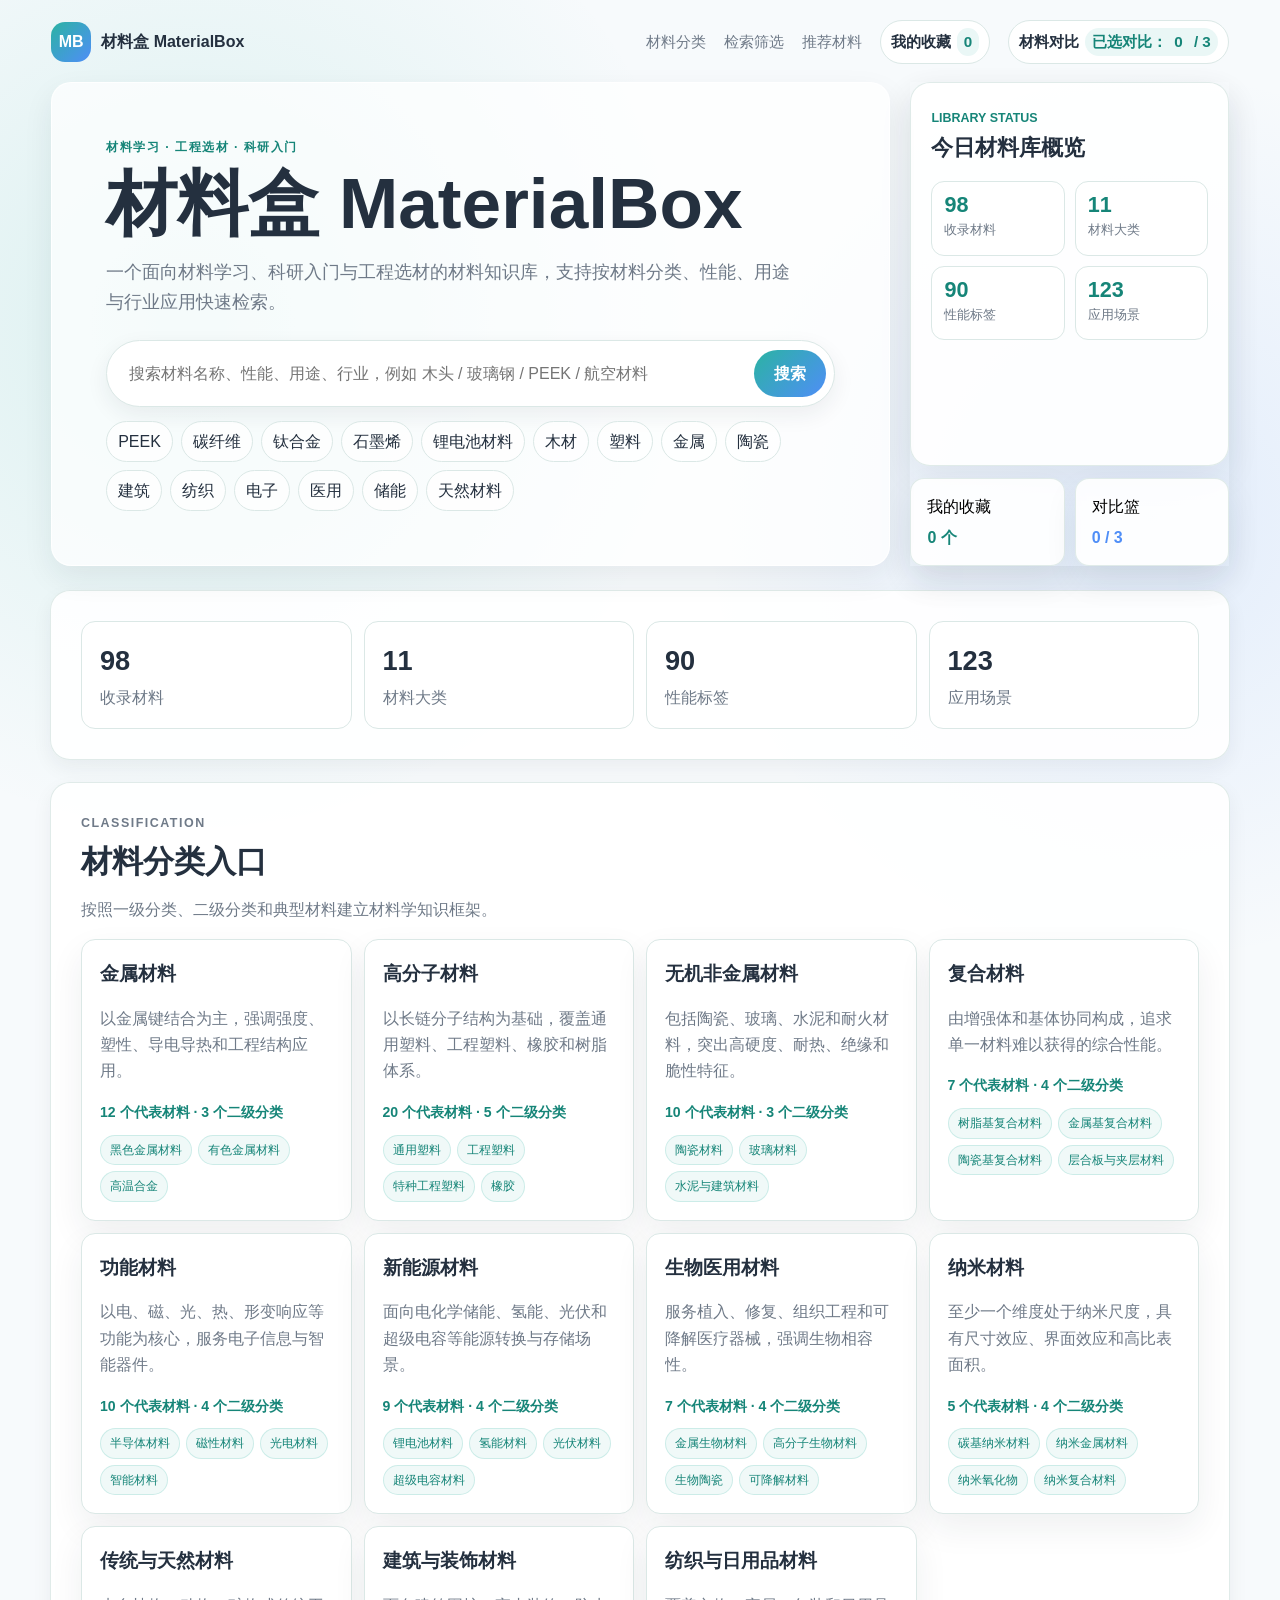
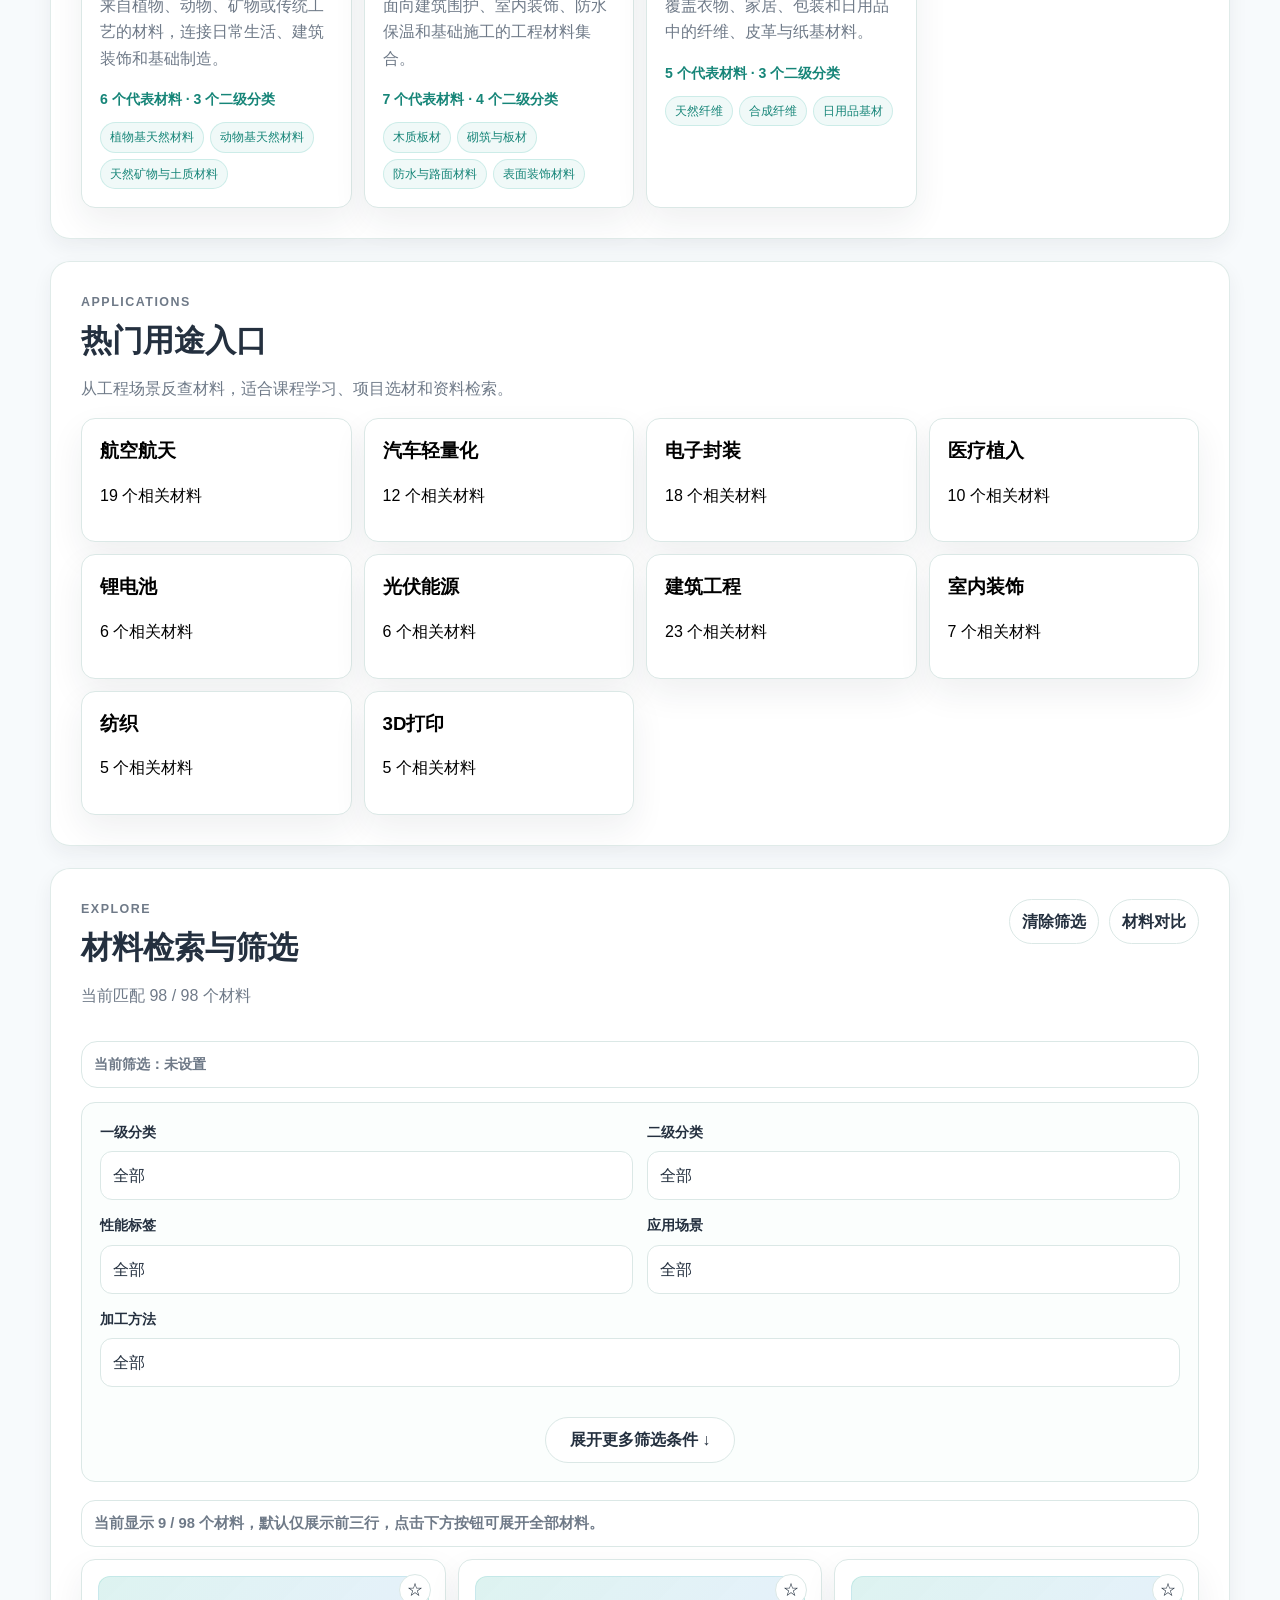
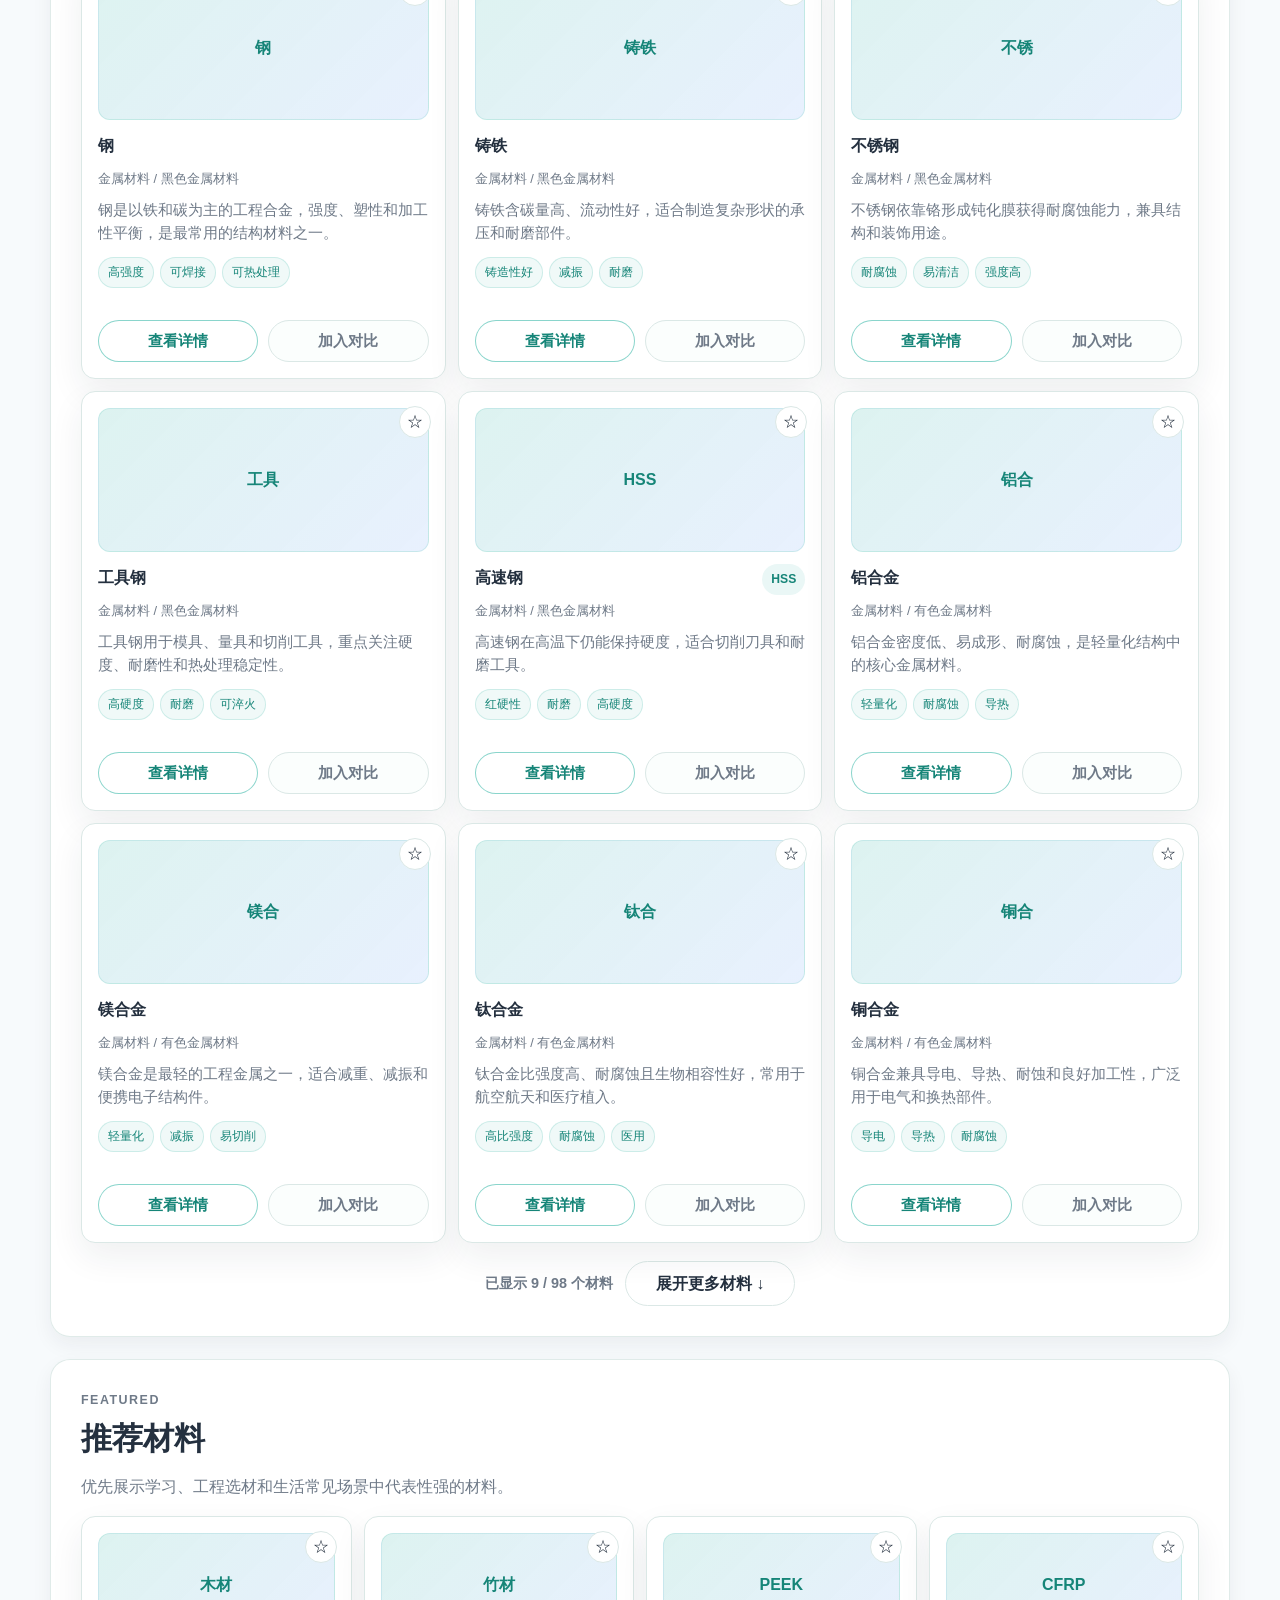
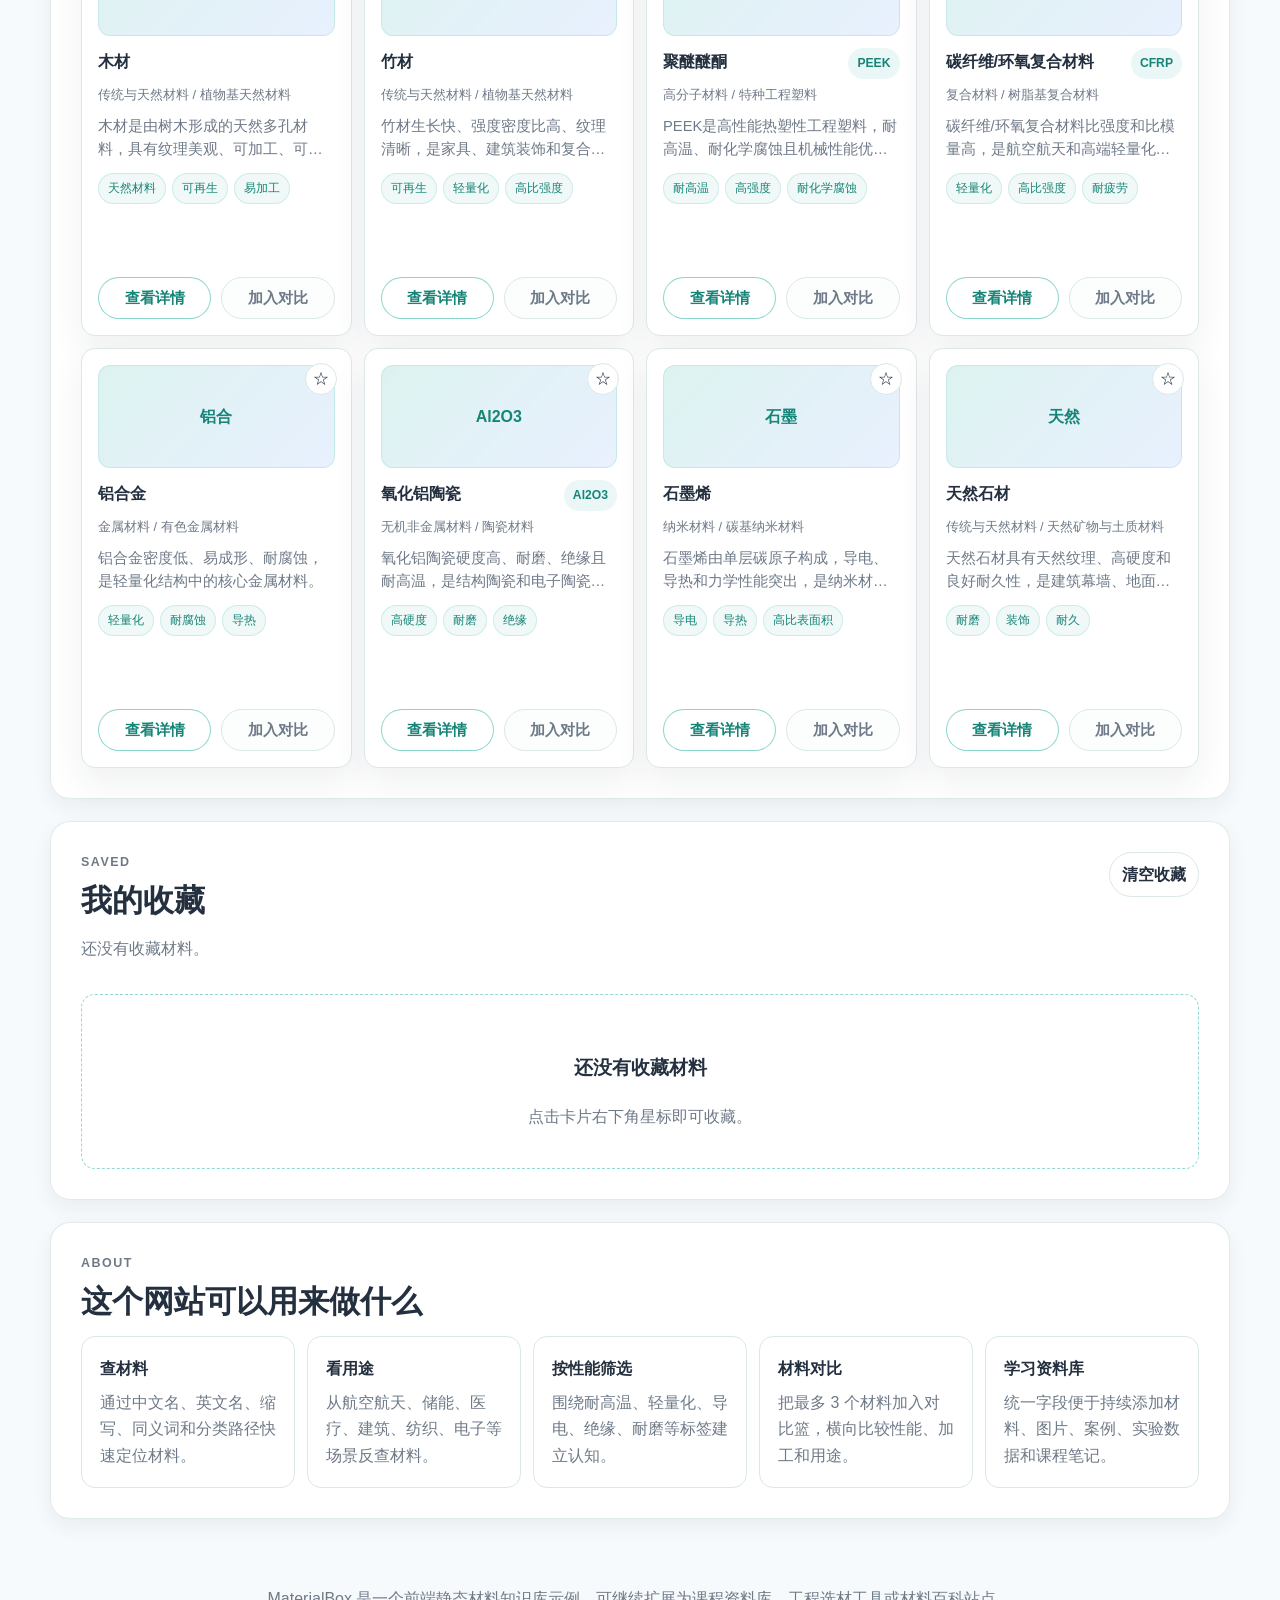
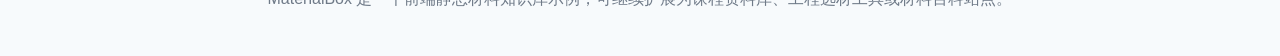
==== commit 84a78882: "本次更新材料折叠功能，筛选入口可输入搜索" ====
--- a/material_box/index.html
+++ b/material_box/index.html
@@ -18,7 +18,7 @@
           <a href="#explore">检索筛选</a>
           <a href="#recommended">推荐材料</a>
           <button id="nav-favorites" class="nav-action" type="button">我的收藏 <span id="favorite-count">0</span></button>
-          <button id="nav-compare" class="nav-action" type="button">材料对比 <span id="compare-count">0</span></button>
+          <button id="nav-compare" class="nav-action" type="button">材料对比 <span class="compare-count-label">已选对比：<span id="compare-count">0</span> / 3</span></button>
         </div>
       </nav>
 
@@ -40,6 +40,7 @@
           </div>
           <div id="search-suggestions" class="search-suggestions hidden"></div>
           <div id="quick-tags" class="quick-tags" aria-label="快捷搜索标签"></div>
+          <div id="hot-searches" class="hot-searches" aria-label="热门搜索"></div>
         </div>
         <aside class="hero-panel" aria-label="材料库状态面板">
           <div class="status-card">
@@ -54,7 +55,7 @@
             </button>
             <button id="hero-compare" class="mini-metrics accent" type="button">
               <span>对比篮</span>
-              <strong><span id="hero-compare-count">0</span> / 4</strong>
+              <strong><span id="hero-compare-count">0</span> / 3</strong>
             </button>
           </div>
         </aside>
@@ -100,7 +101,7 @@
         <div id="active-filters" class="active-filters"></div>
 
         <div class="explorer-layout">
-          <aside class="filters-panel" aria-label="材料筛选">
+          <aside id="filters-panel" class="filters-panel collapsed" aria-label="材料筛选">
             <div class="filter-block">
               <label for="category-filter">一级分类</label>
               <select id="category-filter"></select>
@@ -117,15 +118,35 @@
               <label for="application-filter">应用场景</label>
               <select id="application-filter"></select>
             </div>
-            <div class="filter-block">
+            <div class="filter-block processing-block">
               <label for="processing-filter">加工方法</label>
               <select id="processing-filter"></select>
             </div>
+            <div class="filter-extra" id="filter-extra">
+              <div class="filter-block">
+                <label for="cost-filter">成本等级</label>
+                <select id="cost-filter"></select>
+              </div>
+              <div class="filter-block">
+                <label for="temperature-filter">使用温度</label>
+                <select id="temperature-filter"></select>
+              </div>
+            </div>
+            <div class="filter-toggle-row">
+              <button id="filter-toggle" class="ghost-button filter-toggle" type="button" aria-expanded="false" aria-controls="filter-extra">展开更多筛选条件 ↓</button>
+            </div>
           </aside>
 
           <div class="results-area">
-            <div id="material-list" class="material-grid"></div>
+            <div class="results-toolbar">
+              <span id="results-display-summary"></span>
+            </div>
+            <div id="material-list" class="material-grid results-grid"></div>
             <div id="empty-state" class="empty-state hidden"></div>
+            <div id="results-toggle-row" class="results-toggle-row hidden">
+              <span id="results-toggle-summary"></span>
+              <button id="results-toggle" class="ghost-button results-toggle" type="button">展开更多材料 ↓</button>
+            </div>
           </div>
         </div>
       </section>
@@ -166,7 +187,7 @@
           <article><strong>查材料</strong><span>通过中文名、英文名、缩写、同义词和分类路径快速定位材料。</span></article>
           <article><strong>看用途</strong><span>从航空航天、储能、医疗、建筑、纺织、电子等场景反查材料。</span></article>
           <article><strong>按性能筛选</strong><span>围绕耐高温、轻量化、导电、绝缘、耐磨等标签建立认知。</span></article>
-          <article><strong>材料对比</strong><span>把最多 4 个材料加入对比篮，横向比较性能、加工和用途。</span></article>
+          <article><strong>材料对比</strong><span>把最多 3 个材料加入对比篮，横向比较性能、加工和用途。</span></article>
           <article><strong>学习资料库</strong><span>统一字段便于持续添加材料、图片、案例、实验数据和课程笔记。</span></article>
         </div>
       </section>
@@ -198,7 +219,14 @@
     </footer>
 
     <script src="materials.js"></script>
-    <script src="assets/materials/image-manifest.js"></script>
+    <script src="material-images.js"></script>
     <script src="script.js"></script>
   </body>
 </html>
+
+
+
+
+
+
+
--- a/material_box/style.css
+++ b/material_box/style.css
@@ -1569,3 +1569,638 @@
     width: 100%;
   }
 }
+
+/* Material image gallery and review-friendly metadata */
+.material-images-head {
+  align-items: center;
+  display: flex;
+  gap: 14px;
+  justify-content: space-between;
+  margin-bottom: 12px;
+}
+
+.material-images-head h3 {
+  margin: 0;
+}
+
+.image-tabs {
+  background: #f4fbfa;
+  border: 1px solid var(--line);
+  border-radius: 999px;
+  display: inline-flex;
+  gap: 4px;
+  padding: 4px;
+}
+
+.image-tab {
+  background: transparent;
+  border: 0;
+  border-radius: 999px;
+  color: var(--muted);
+  font-weight: 700;
+  padding: 7px 12px;
+}
+
+.image-tab.active {
+  background: #ffffff;
+  box-shadow: 0 4px 12px rgba(31, 41, 55, 0.07);
+  color: var(--primary-dark);
+}
+
+.image-tab-panel {
+  display: none;
+  gap: 14px;
+  grid-template-columns: repeat(2, minmax(0, 1fr));
+}
+
+.image-tab-panel.active {
+  display: grid;
+}
+
+.image-card {
+  transition: border-color 0.18s ease, box-shadow 0.18s ease, transform 0.18s ease;
+}
+
+.image-card:hover {
+  border-color: rgba(43, 179, 163, 0.42);
+  box-shadow: var(--shadow-soft);
+  transform: translateY(-2px);
+}
+
+.image-frame {
+  border: 1px solid rgba(43, 179, 163, 0.2);
+  cursor: zoom-in;
+  padding: 0;
+  width: 100%;
+}
+
+.image-frame img {
+  display: block;
+}
+
+.image-caption {
+  color: var(--text);
+  font-weight: 650;
+  margin: 6px 0;
+}
+
+.image-meta {
+  color: var(--muted);
+  display: flex;
+  flex-wrap: wrap;
+  font-size: 0.76rem;
+  gap: 6px 12px;
+  line-height: 1.5;
+}
+
+.image-meta a {
+  color: var(--primary-dark);
+  text-decoration: underline;
+  text-underline-offset: 2px;
+}
+
+.image-preview {
+  inset: 0;
+  position: fixed;
+  z-index: 140;
+}
+
+.image-preview-backdrop {
+  background: rgba(31, 41, 55, 0.62);
+  inset: 0;
+  position: absolute;
+}
+
+.image-preview-dialog {
+  background: #ffffff;
+  border: 1px solid var(--line);
+  border-radius: 18px;
+  box-shadow: var(--shadow);
+  left: 50%;
+  margin: 0;
+  max-height: 88vh;
+  max-width: min(980px, calc(100vw - 32px));
+  overflow: auto;
+  padding: 14px;
+  position: absolute;
+  top: 50%;
+  transform: translate(-50%, -50%);
+  width: 100%;
+}
+
+.image-preview-dialog img {
+  border-radius: 12px;
+  display: block;
+  max-height: 72vh;
+  object-fit: contain;
+  width: 100%;
+}
+
+.image-preview-dialog figcaption {
+  color: var(--muted);
+  margin-top: 10px;
+  text-align: center;
+}
+
+.image-preview-close {
+  background: #ffffff;
+  border: 1px solid var(--line);
+  border-radius: 999px;
+  color: var(--text);
+  font-weight: 750;
+  padding: 7px 12px;
+  position: absolute;
+  right: 22px;
+  top: 22px;
+  z-index: 1;
+}
+
+.image-preview-close:hover {
+  border-color: rgba(43, 179, 163, 0.5);
+  color: var(--primary-dark);
+}
+
+@media (max-width: 720px) {
+  .material-images-head {
+    align-items: flex-start;
+    flex-direction: column;
+  }
+
+  .image-tab-panel.active {
+    grid-template-columns: 1fr;
+  }
+
+  .image-preview-dialog {
+    max-height: 92vh;
+  }
+}
+
+/* V1.2 knowledge-platform refinement */
+.hero {
+  min-height: 440px;
+  gap: 20px;
+}
+
+.hero-copy {
+  padding: clamp(24px, 4.5vw, 54px);
+}
+
+.hero h1 {
+  font-size: clamp(2.35rem, 5.6vw, 4.45rem);
+  margin-bottom: 16px;
+}
+
+.hero-subtitle {
+  margin-bottom: 22px;
+}
+
+.hero-panel,
+.status-card,
+.mini-metrics,
+.material-card,
+.category-card,
+.application-card,
+.detail-card,
+.parameter-card,
+.radar-card {
+  box-shadow: 0 14px 34px rgba(31, 41, 55, 0.07);
+}
+
+.explorer-layout {
+  display: block;
+}
+
+.filters-panel {
+  display: grid;
+  gap: 14px;
+  grid-template-columns: repeat(2, minmax(180px, 1fr));
+  margin-bottom: 18px;
+  overflow: hidden;
+  position: static;
+  transition: box-shadow 0.2s ease, border-color 0.2s ease;
+}
+
+.processing-block,
+.filter-extra,
+.filter-toggle-row {
+  grid-column: 1 / -1;
+}
+
+.filter-extra {
+  display: grid;
+  gap: 14px;
+  grid-template-columns: repeat(2, minmax(180px, 1fr));
+  max-height: 0;
+  opacity: 0;
+  overflow: hidden;
+  transform: translateY(-4px);
+  transition: max-height 0.28s ease, opacity 0.22s ease, transform 0.22s ease;
+}
+
+.filters-panel.expanded .filter-extra {
+  max-height: 180px;
+  opacity: 1;
+  transform: translateY(0);
+}
+
+.filter-toggle-row {
+  align-items: center;
+  display: flex;
+  justify-content: center;
+  padding-top: 2px;
+}
+
+.filter-toggle {
+  min-width: 190px;
+}
+
+.active-filters {
+  align-items: center;
+  background: rgba(255, 255, 255, 0.68);
+  border: 1px solid var(--line);
+  border-radius: 16px;
+  margin-bottom: 14px;
+  padding: 10px 12px;
+}
+
+.active-filter-label {
+  color: var(--muted);
+  font-size: 0.9rem;
+  font-weight: 750;
+}
+
+.parameter-strip {
+  display: grid;
+  gap: 12px;
+  grid-template-columns: repeat(5, minmax(0, 1fr));
+  margin: 18px 0;
+}
+
+.parameter-card {
+  background: #ffffff;
+  border: 1px solid var(--line);
+  border-radius: 16px;
+  padding: 14px;
+}
+
+.parameter-card span {
+  color: var(--muted);
+  display: block;
+  font-size: 0.78rem;
+  font-weight: 750;
+  margin-bottom: 6px;
+}
+
+.parameter-card strong {
+  color: var(--text);
+  display: block;
+  font-size: 0.98rem;
+  line-height: 1.35;
+}
+
+.radar-card {
+  align-items: center;
+  background: linear-gradient(135deg, rgba(234, 247, 246, 0.9), rgba(255, 255, 255, 0.92));
+  border: 1px solid var(--line);
+  border-radius: 18px;
+  display: grid;
+  gap: 18px;
+  grid-template-columns: 160px minmax(0, 1fr);
+  margin: 16px 0 18px;
+  padding: 16px;
+}
+
+.radar-visual svg {
+  display: block;
+  height: 150px;
+  width: 150px;
+}
+
+.radar-grid {
+  fill: rgba(79, 142, 247, 0.04);
+  stroke: rgba(43, 179, 163, 0.36);
+  stroke-width: 1.5;
+}
+
+.radar-grid.inner {
+  fill: rgba(255, 255, 255, 0.42);
+  stroke: rgba(107, 114, 128, 0.22);
+}
+
+.radar-shape {
+  fill: rgba(43, 179, 163, 0.28);
+  stroke: var(--primary);
+  stroke-linejoin: round;
+  stroke-width: 2.5;
+}
+
+.radar-list {
+  display: grid;
+  gap: 8px 16px;
+  grid-template-columns: repeat(2, minmax(0, 1fr));
+}
+
+.radar-list div {
+  align-items: center;
+  display: flex;
+  justify-content: space-between;
+}
+
+.radar-list span {
+  color: var(--muted);
+  font-weight: 750;
+}
+
+.radar-list strong {
+  color: var(--primary-dark);
+  letter-spacing: 0.04em;
+}
+
+@media (max-width: 760px) {
+  .hero {
+    min-height: auto;
+  }
+
+  .filters-panel,
+  .filter-extra,
+  .parameter-strip,
+  .radar-card,
+  .radar-list {
+    grid-template-columns: 1fr;
+  }
+
+  .parameter-strip {
+    gap: 10px;
+  }
+
+  .radar-visual svg {
+    margin: 0 auto;
+  }
+}
+
+.hot-searches:empty { display: none; }
+
+
+/* V1.2 review patch: engineering parameter and compare actions */
+.parameter-strip {
+  grid-template-columns: repeat(4, minmax(0, 1fr));
+}
+
+.compare-detail-button {
+  background: #eaf7f6;
+  border: 1px solid rgba(43, 179, 163, 0.34);
+  border-radius: 999px;
+  color: var(--primary-dark);
+  cursor: pointer;
+  font-weight: 800;
+  padding: 6px 10px;
+}
+
+.compare-detail-button:hover {
+  background: #d9f1ef;
+}
+
+@media (max-width: 900px) {
+  .parameter-strip {
+    grid-template-columns: repeat(2, minmax(0, 1fr));
+  }
+}
+
+@media (max-width: 560px) {
+  .parameter-strip {
+    grid-template-columns: 1fr;
+  }
+}
+
+.compare-count-label {
+  white-space: nowrap;
+}
+
+
+
+/* V1.2 result list folding, searchable filters, compact cards */
+.results-toolbar {
+  align-items: center;
+  background: rgba(255, 255, 255, 0.72);
+  border: 1px solid var(--line);
+  border-radius: 14px;
+  color: var(--muted);
+  display: flex;
+  font-size: 0.92rem;
+  font-weight: 700;
+  justify-content: space-between;
+  margin-bottom: 12px;
+  padding: 10px 12px;
+}
+
+.results-grid {
+  transition: opacity 0.2s ease, transform 0.2s ease;
+}
+
+.results-grid-updating {
+  opacity: 0.72;
+  transform: translateY(3px);
+}
+
+.results-toggle-row {
+  align-items: center;
+  display: flex;
+  gap: 12px;
+  justify-content: center;
+  margin-top: 18px;
+}
+
+.results-toggle-row.hidden {
+  display: none;
+}
+
+#results-toggle-summary {
+  color: var(--muted);
+  font-size: 0.9rem;
+  font-weight: 750;
+}
+
+.results-toggle {
+  min-width: 170px;
+}
+
+.native-filter-select {
+  display: none;
+}
+
+.filter-combobox {
+  position: relative;
+}
+
+.filter-input {
+  background: #ffffff;
+  border: 1px solid var(--line);
+  border-radius: 12px;
+  color: var(--text);
+  font: inherit;
+  outline: 0;
+  padding: 10px 12px;
+  width: 100%;
+}
+
+.filter-input:focus {
+  border-color: rgba(43, 179, 163, 0.7);
+  box-shadow: 0 0 0 4px rgba(43, 179, 163, 0.12);
+}
+
+.filter-options {
+  background: #ffffff;
+  border: 1px solid var(--line);
+  border-radius: 14px;
+  box-shadow: 0 18px 42px rgba(31, 41, 55, 0.13);
+  display: none;
+  left: 0;
+  max-height: 260px;
+  overflow: auto;
+  padding: 6px;
+  position: absolute;
+  right: 0;
+  top: calc(100% + 6px);
+  z-index: 30;
+}
+
+.filter-combobox.open .filter-options {
+  display: grid;
+  gap: 4px;
+}
+
+.filter-option {
+  background: transparent;
+  border: 0;
+  border-radius: 10px;
+  color: var(--text);
+  cursor: pointer;
+  font: inherit;
+  padding: 8px 10px;
+  text-align: left;
+}
+
+.filter-option:hover,
+.filter-option:focus {
+  background: #eaf7f6;
+  color: var(--primary-dark);
+}
+
+.material-option {
+  color: var(--primary-dark);
+  font-weight: 800;
+}
+
+.filter-option-empty {
+  color: var(--muted);
+  font-size: 0.9rem;
+  padding: 10px;
+}
+
+.material-card {
+  min-height: 420px;
+  padding: 16px;
+  position: relative;
+}
+
+.material-card p {
+  display: -webkit-box;
+  -webkit-box-orient: vertical;
+  -webkit-line-clamp: 3;
+  line-height: 1.58;
+  margin-bottom: 12px;
+  overflow: hidden;
+}
+
+.tag-row {
+  gap: 6px;
+  max-height: 64px;
+  min-height: 30px;
+  overflow: hidden;
+}
+
+.mini-chip {
+  background: rgba(234, 247, 246, 0.72);
+  border-color: rgba(43, 179, 163, 0.18);
+  font-size: 12px;
+  min-height: 28px;
+  padding: 4px 9px;
+}
+
+.more-chip {
+  color: var(--muted);
+  pointer-events: none;
+}
+
+.card-actions {
+  display: grid;
+  gap: 10px;
+  grid-template-columns: 1fr 1fr;
+  margin-top: auto;
+  padding-right: 0;
+}
+
+.card-actions .text-button {
+  align-items: center;
+  display: inline-flex;
+  font-size: 15px;
+  height: 42px;
+  justify-content: center;
+  padding: 0 12px;
+  width: 100%;
+}
+
+.card-actions [data-action="detail"] {
+  border-color: rgba(43, 179, 163, 0.55);
+  color: var(--primary-dark);
+}
+
+.card-actions [data-action="detail"]:hover {
+  background: #eaf7f6;
+}
+
+.card-actions [data-action="compare"] {
+  background: #fbfefd;
+  color: var(--muted);
+}
+
+.card-actions [data-action="compare"]:hover {
+  background: #f4fbfa;
+  color: var(--primary-dark);
+}
+
+.card-actions .icon-button {
+  font-size: 1rem;
+  height: 32px;
+  position: absolute;
+  right: 14px;
+  top: 14px;
+  width: 32px;
+  z-index: 2;
+}
+
+@media (max-width: 1050px) {
+  .material-card {
+    min-height: 400px;
+  }
+}
+
+@media (max-width: 720px) {
+  .results-toolbar,
+  .results-toggle-row {
+    align-items: stretch;
+    flex-direction: column;
+  }
+
+  .material-card {
+    min-height: 360px;
+  }
+
+  .card-actions {
+    grid-template-columns: 1fr 1fr;
+  }
+
+  .card-actions .icon-button {
+    width: 32px;
+  }
+}
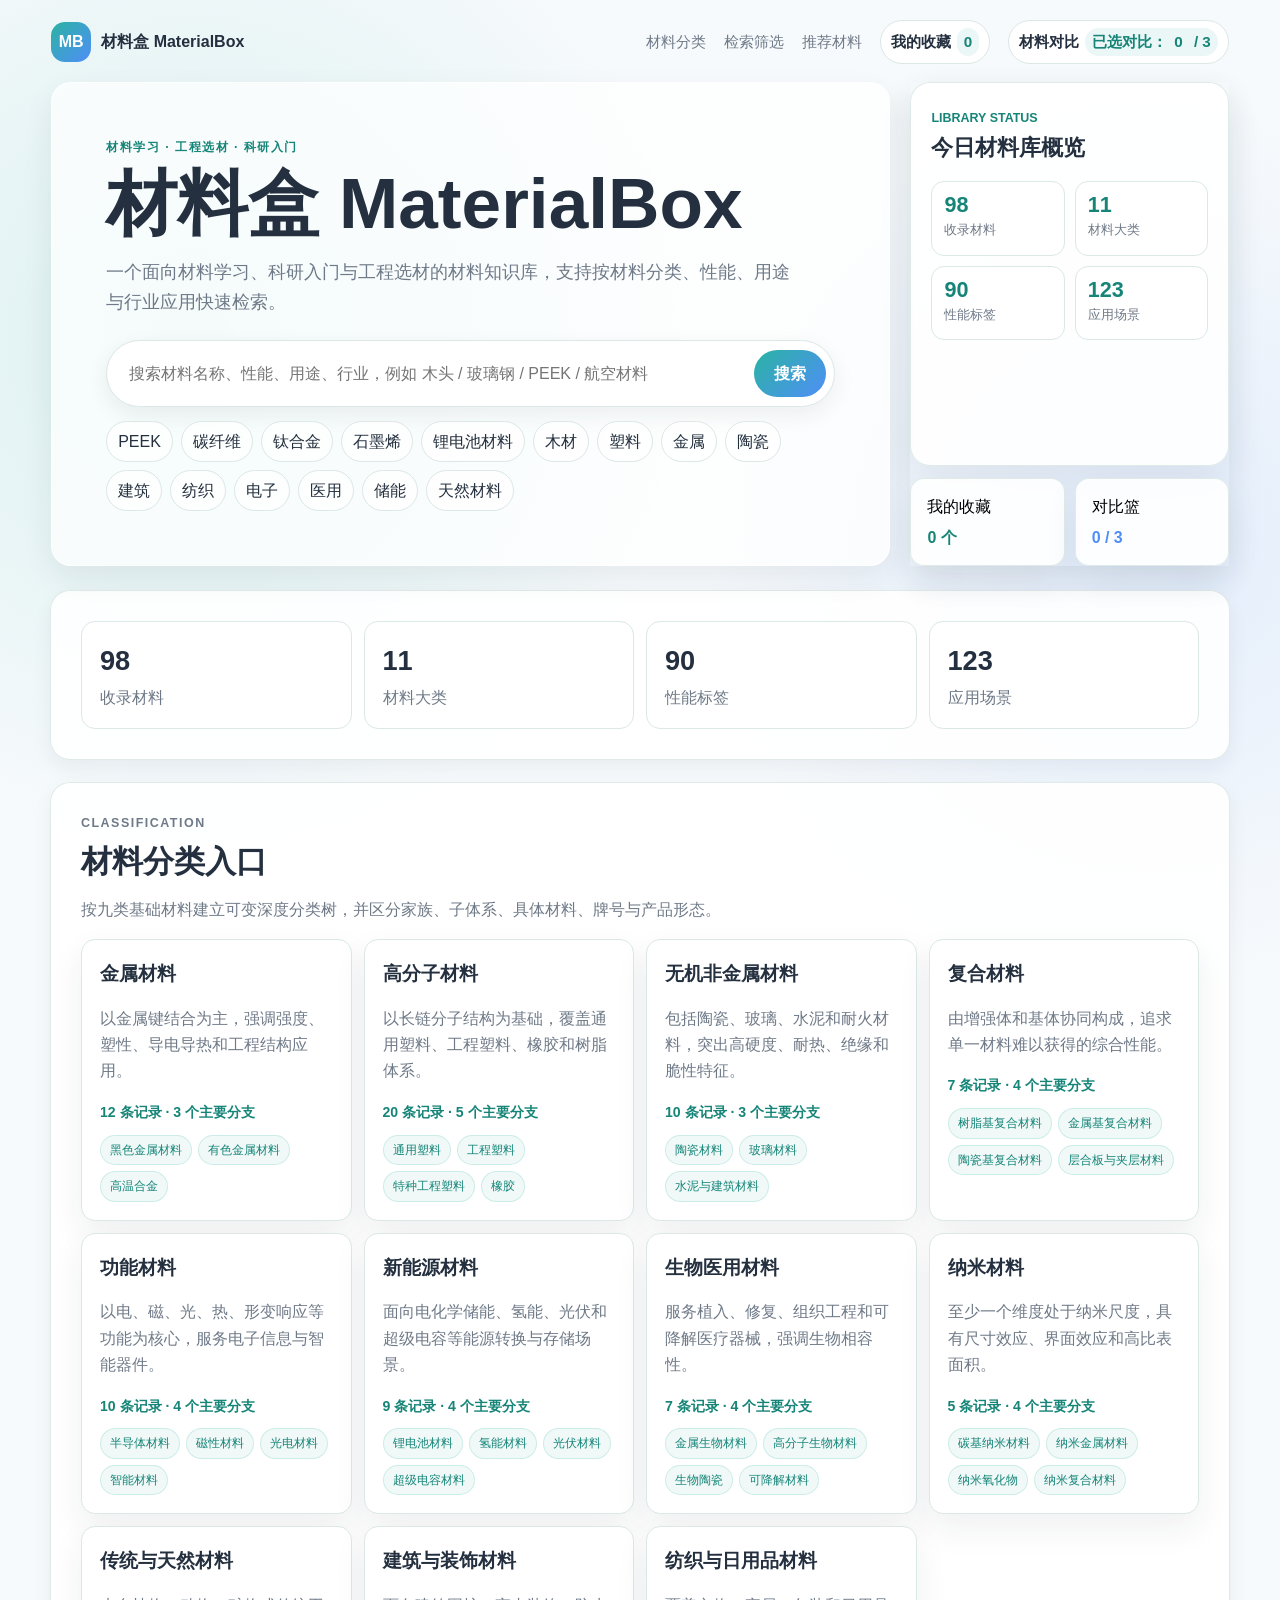
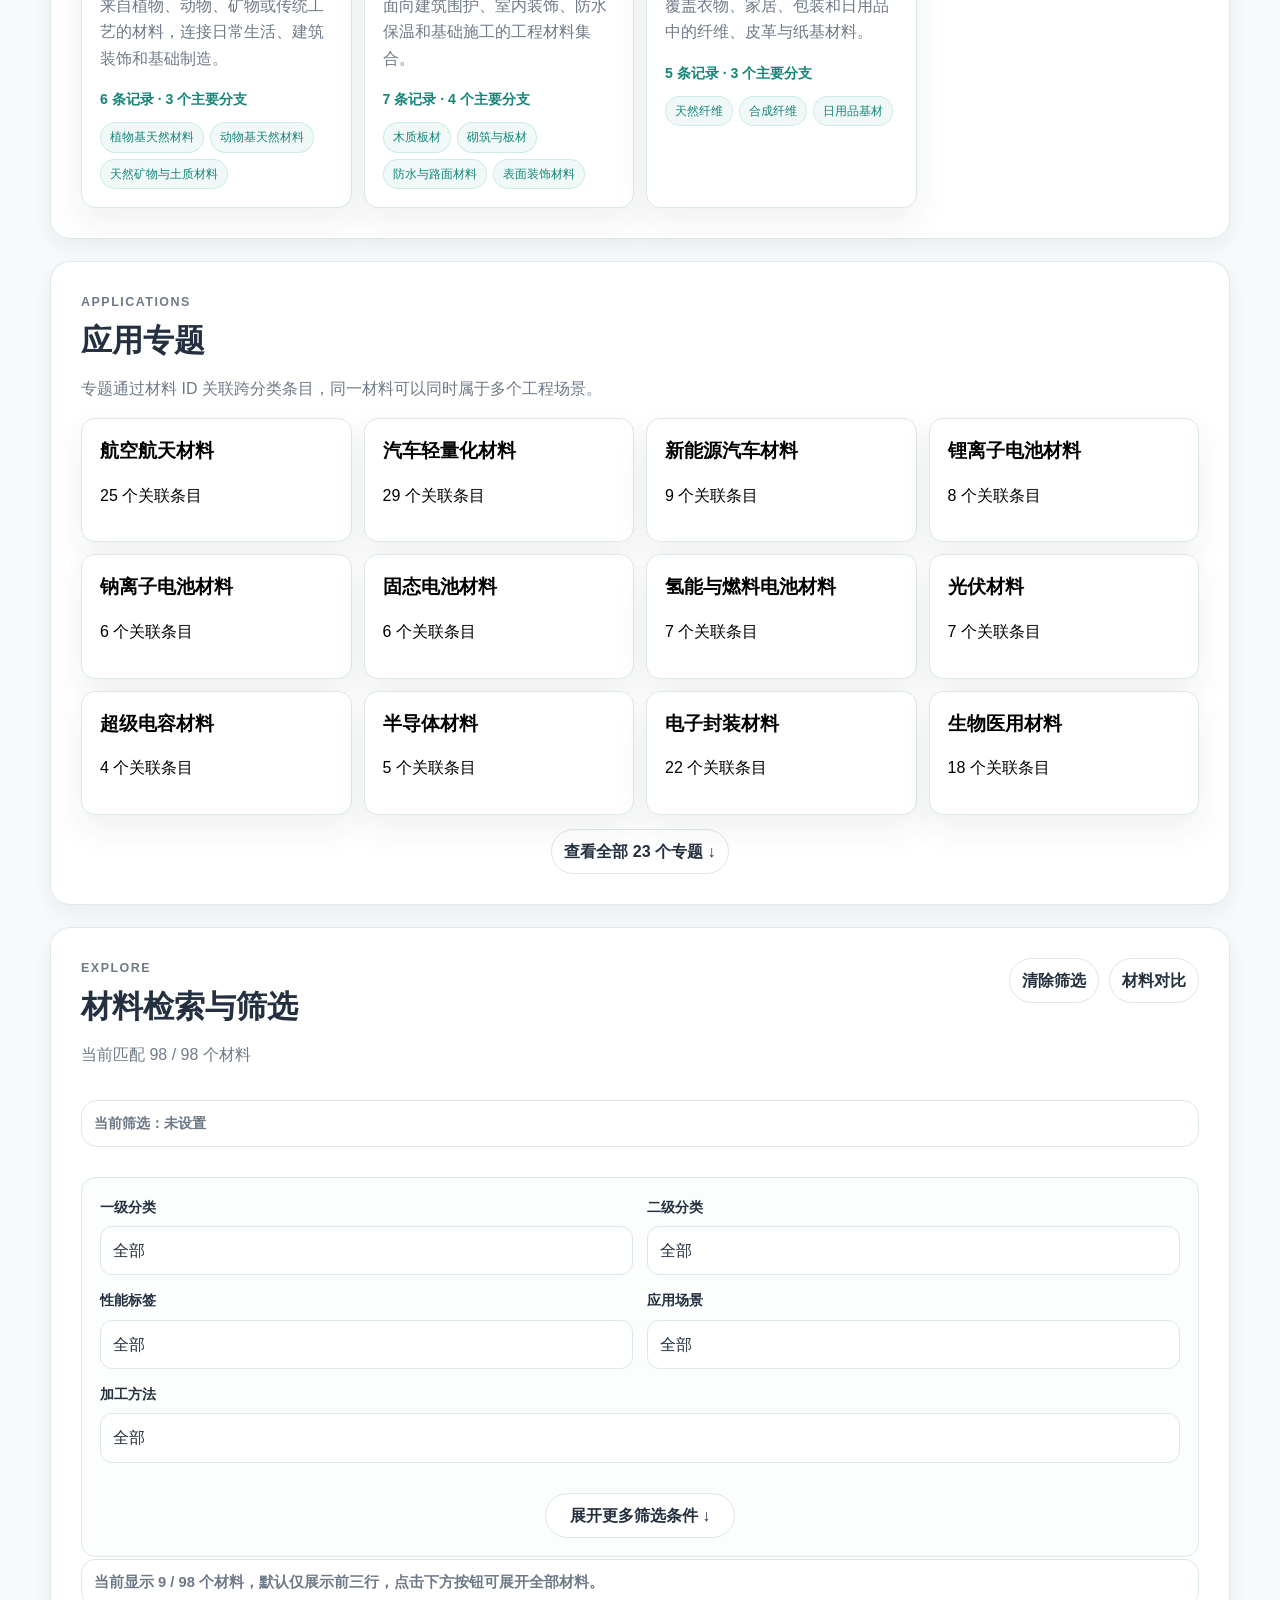
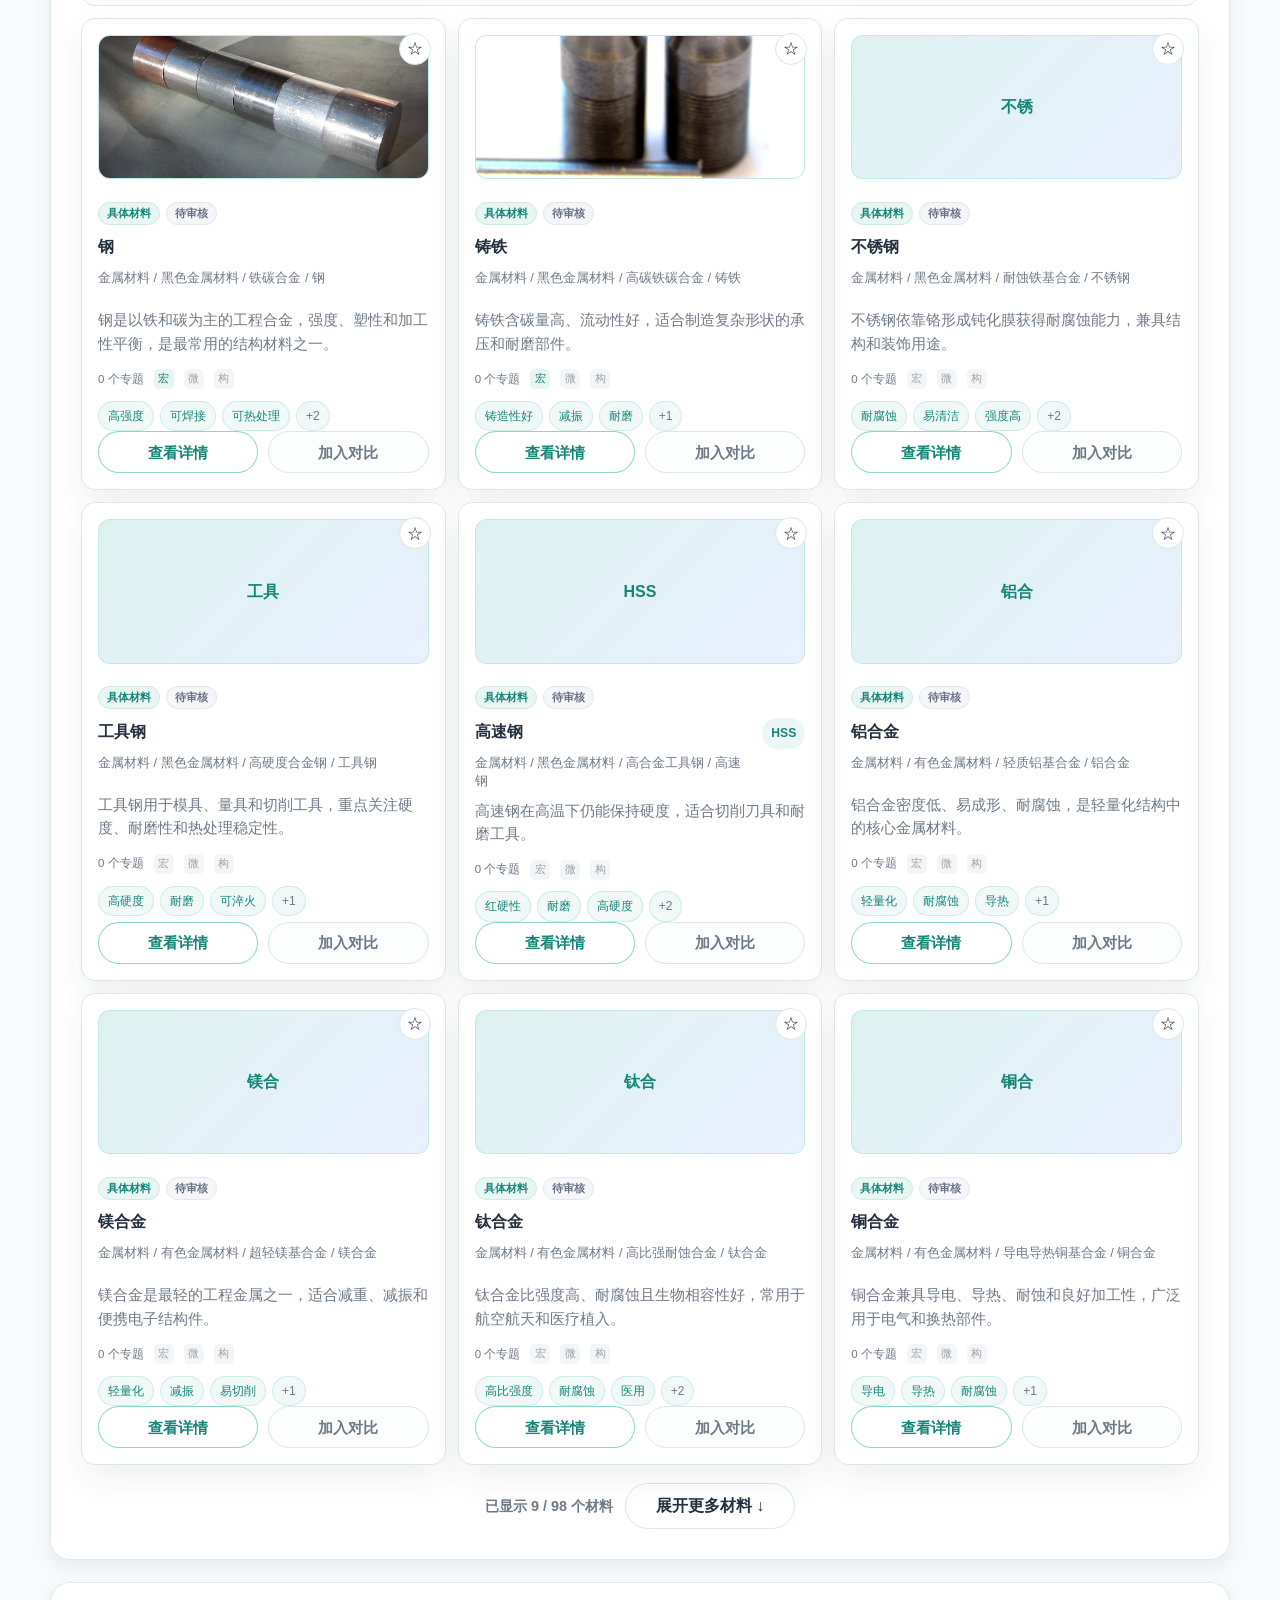
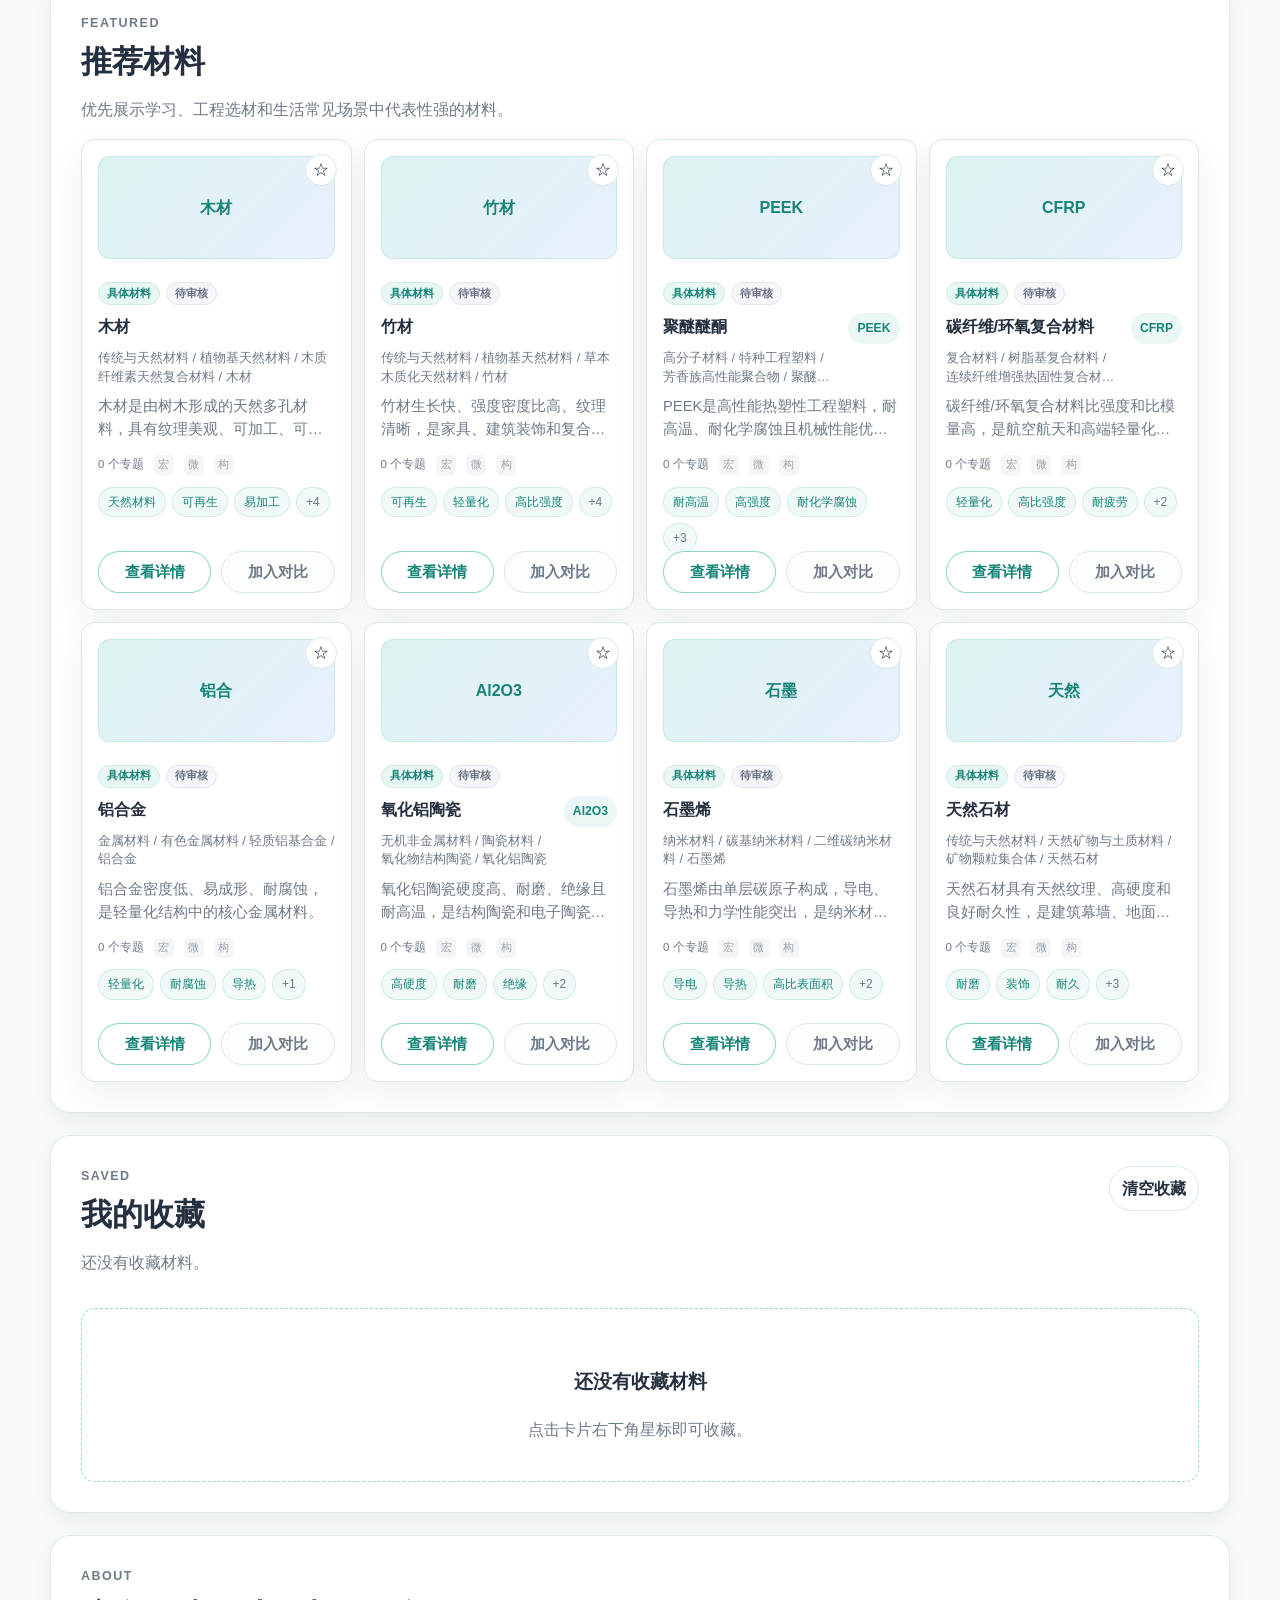
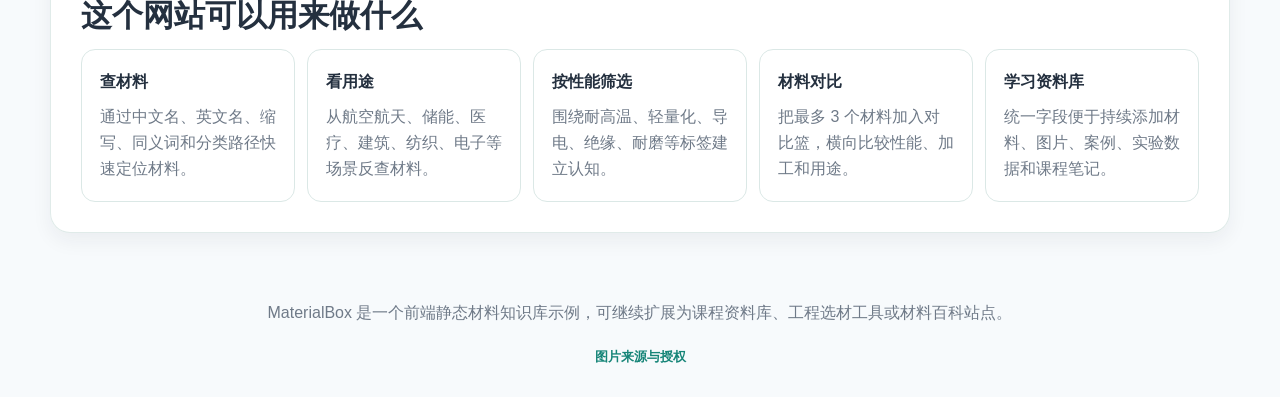
==== commit 71cdfe90: "MaterialBox 已完成本轮维护体系升级，本地管理器当前正在运行" ====
--- a/material_box/index.html
+++ b/material_box/index.html
@@ -3,6 +3,7 @@
   <head>
     <meta charset="UTF-8" />
     <meta name="viewport" content="width=device-width, initial-scale=1.0" />
+    <link rel="icon" href="data:," />
     <title>材料盒 MaterialBox</title>
     <link rel="stylesheet" href="style.css" />
   </head>
@@ -71,16 +72,26 @@
         <div class="section-heading">
           <p class="eyebrow">Classification</p>
           <h2>材料分类入口</h2>
-          <p>按照一级分类、二级分类和典型材料建立材料学知识框架。</p>
+          <p>按九类基础材料建立可变深度分类树，并区分家族、子体系、具体材料、牌号与产品形态。</p>
         </div>
         <div id="category-grid" class="category-grid"></div>
+        <section id="taxonomy-browser" class="taxonomy-browser hidden" aria-label="材料分类树">
+          <div class="taxonomy-browser-head">
+            <div>
+              <span class="taxonomy-caption">当前分类路径</span>
+              <strong id="taxonomy-current-path">全部材料</strong>
+            </div>
+            <button id="taxonomy-close" class="ghost-button" type="button">收起分类树</button>
+          </div>
+          <div id="taxonomy-tree" class="taxonomy-tree" role="tree" aria-label="基础材料分类树"></div>
+        </section>
       </section>
 
       <section class="section applications-section">
         <div class="section-heading">
           <p class="eyebrow">Applications</p>
-          <h2>热门用途入口</h2>
-          <p>从工程场景反查材料，适合课程学习、项目选材和资料检索。</p>
+          <h2>应用专题</h2>
+          <p>专题通过材料 ID 关联跨分类条目，同一材料可以同时属于多个工程场景。</p>
         </div>
         <div id="application-grid" class="application-grid"></div>
       </section>
@@ -124,12 +135,36 @@
             </div>
             <div class="filter-extra" id="filter-extra">
               <div class="filter-block">
+                <label for="family-filter">材料家族</label>
+                <select id="family-filter"></select>
+              </div>
+              <div class="filter-block">
+                <label for="entity-filter">实体类型</label>
+                <select id="entity-filter"></select>
+              </div>
+              <div class="filter-block">
+                <label for="collection-filter">应用专题</label>
+                <select id="collection-filter"></select>
+              </div>
+              <div class="filter-block">
+                <label for="form-filter">产品形态</label>
+                <select id="form-filter"></select>
+              </div>
+              <div class="filter-block">
+                <label for="state-filter">热处理/材料状态</label>
+                <select id="state-filter"></select>
+              </div>
+              <div class="filter-block">
                 <label for="cost-filter">成本等级</label>
                 <select id="cost-filter"></select>
               </div>
               <div class="filter-block">
                 <label for="temperature-filter">使用温度</label>
                 <select id="temperature-filter"></select>
+              </div>
+              <div class="filter-block">
+                <label for="quality-filter">数据完整度</label>
+                <select id="quality-filter"></select>
               </div>
             </div>
             <div class="filter-toggle-row">
@@ -141,6 +176,7 @@
             <div class="results-toolbar">
               <span id="results-display-summary"></span>
             </div>
+            <div id="search-context-note" class="search-context-note hidden"></div>
             <div id="material-list" class="material-grid results-grid"></div>
             <div id="empty-state" class="empty-state hidden"></div>
             <div id="results-toggle-row" class="results-toggle-row hidden">
@@ -216,10 +252,14 @@
 
     <footer class="site-footer">
       <p>MaterialBox 是一个前端静态材料知识库示例，可继续扩展为课程资料库、工程选材工具或材料百科站点。</p>
+      <a class="footer-attribution-link" href="attribution.html">图片来源与授权</a>
     </footer>
 
     <script src="materials.js"></script>
+    <script src="collections.js"></script>
+    <script src="taxonomy.js"></script>
     <script src="material-images.js"></script>
+    <script src="material-images.generated.js"></script>
     <script src="script.js"></script>
   </body>
 </html>
--- a/material_box/style.css
+++ b/material_box/style.css
@@ -2204,3 +2204,1105 @@
     width: 32px;
   }
 }
+/* ===== MaterialBox final targeted fixes ===== */
+#explore,
+.explorer-section,
+.explorer-layout,
+.results-area,
+.filters-panel {
+  overflow: visible;
+}
+
+.filters-panel {
+  position: relative;
+  z-index: 40;
+}
+
+.filter-extra {
+  overflow: hidden;
+  pointer-events: none;
+}
+
+.filters-panel.expanded .filter-extra {
+  max-height: 420px;
+  overflow: visible;
+  pointer-events: auto;
+}
+
+.filter-toggle-row {
+  position: relative;
+  z-index: 1;
+}
+
+.filter-block,
+.filter-combobox {
+  min-width: 0;
+  position: relative;
+}
+
+.filter-combobox {
+  z-index: 2;
+}
+
+.filter-combobox.open {
+  z-index: 160;
+}
+
+.filter-options {
+  box-sizing: border-box;
+  left: 0;
+  max-height: 260px;
+  overflow-x: hidden;
+  overflow-y: auto;
+  position: absolute;
+  right: auto;
+  top: calc(100% + 8px);
+  width: 100%;
+  z-index: 999;
+}
+
+.filter-options.filter-options-portal {
+  bottom: auto;
+  display: none;
+  left: 0;
+  margin: 0;
+  position: fixed;
+  right: auto;
+  top: 0;
+  width: auto;
+  z-index: 2000;
+}
+
+.filter-options.filter-options-portal.open {
+  display: grid;
+  gap: 4px;
+}
+
+.filter-combobox.drop-up .filter-options {
+  bottom: calc(100% + 8px);
+  top: auto;
+}
+
+.filter-option,
+.filter-option-empty {
+  min-width: 0;
+  overflow-wrap: anywhere;
+  text-align: left;
+}
+
+.radar-card {
+  align-items: start;
+  grid-template-columns: minmax(240px, 290px) minmax(300px, 360px) minmax(220px, 1fr);
+  gap: 18px;
+}
+
+.radar-visual {
+  display: grid;
+  gap: 10px;
+  justify-items: center;
+  min-width: 0;
+}
+
+.radar-visual svg {
+  height: auto;
+  max-width: 280px;
+  width: 100%;
+}
+
+.radar-axis-label {
+  fill: #315f68;
+  font-size: 9px;
+  font-weight: 800;
+  letter-spacing: 0;
+}
+
+.radar-grid.inner.faint {
+  opacity: 0.35;
+}
+
+.radar-scale-note {
+  align-self: start;
+  background: rgba(255, 255, 255, 0.72);
+  border: 1px solid var(--line);
+  border-radius: 12px;
+  color: var(--muted);
+  display: grid;
+  font-size: 0.8rem;
+  gap: 4px;
+  line-height: 1.55;
+  padding: 10px 12px;
+}
+
+.radar-scale-note strong {
+  color: var(--primary-dark);
+  font-size: 0.82rem;
+}
+
+.radar-list {
+  align-content: start;
+  display: grid;
+  gap: 8px;
+  grid-template-columns: 1fr;
+  min-width: 0;
+}
+
+.radar-list > .radar-list-item {
+  align-items: center;
+  display: grid;
+  gap: 12px;
+  grid-template-columns: 94px minmax(0, max-content);
+  justify-content: start;
+}
+
+.radar-list > .radar-list-item > span {
+  color: var(--primary-dark);
+  font-weight: 800;
+}
+
+.radar-list > .radar-list-item > .radar-score {
+  align-items: center;
+  color: #0f766e;
+  display: inline-grid;
+  gap: 8px;
+  grid-auto-flow: column;
+  justify-content: start;
+  letter-spacing: 0;
+  white-space: nowrap;
+}
+
+.radar-score em {
+  color: var(--text);
+  font-style: normal;
+  font-weight: 800;
+}
+
+.radar-stars {
+  color: #f59e0b;
+  font-size: 0.95rem;
+  letter-spacing: 0;
+}
+
+.image-tab-panel.active {
+  display: block;
+}
+
+.image-layout {
+  align-items: stretch;
+  display: grid;
+  gap: 18px;
+  grid-template-columns: minmax(0, 1.65fr) minmax(260px, 0.95fr);
+}
+
+.image-stage.image-card {
+  display: flex;
+  flex-direction: column;
+  margin: 0;
+  min-width: 0;
+  overflow: hidden;
+  padding: 0;
+}
+
+.image-stage .image-frame {
+  aspect-ratio: 16 / 10;
+  background: linear-gradient(135deg, #f6fbfb, #eef8f7);
+  border: 0;
+  border-radius: 16px;
+  display: grid;
+  min-height: 320px;
+  overflow: hidden;
+  padding: 0;
+  width: 100%;
+}
+
+.image-stage .image-frame img {
+  background: #ffffff;
+  height: 100%;
+  object-fit: contain;
+  width: 100%;
+}
+
+.image-stage.image-missing .image-frame img {
+  display: none;
+}
+
+.image-stage .image-fallback {
+  align-content: center;
+  color: var(--muted);
+  display: none;
+  justify-items: center;
+  line-height: 1.6;
+  min-height: 100%;
+  padding: 24px;
+  text-align: center;
+}
+
+.image-stage.image-missing .image-fallback {
+  display: grid;
+}
+
+.image-stage .image-fallback strong {
+  color: var(--primary-dark);
+  font-size: 1rem;
+}
+
+.image-info-panel {
+  background: #fbfefd;
+  border: 1px solid var(--line);
+  border-radius: 16px;
+  display: grid;
+  gap: 12px;
+  line-height: 1.65;
+  min-width: 0;
+  padding: 18px;
+}
+
+.image-type-label {
+  background: #eaf7f6;
+  border: 1px solid #d6efec;
+  border-radius: 999px;
+  color: var(--primary-dark);
+  display: inline-flex;
+  font-size: 0.78rem;
+  font-weight: 800;
+  padding: 4px 10px;
+  width: fit-content;
+}
+
+.image-info-panel h4 {
+  color: var(--text);
+  font-size: 1rem;
+  line-height: 1.45;
+  margin: 0;
+  overflow-wrap: anywhere;
+}
+
+.image-info-panel p {
+  color: var(--muted);
+  margin: 0;
+  overflow-wrap: anywhere;
+}
+
+.image-info-list,
+.image-source-list {
+  display: grid;
+  gap: 8px;
+  margin: 0;
+}
+
+.image-info-row {
+  display: grid;
+  gap: 10px;
+  grid-template-columns: 82px minmax(0, 1fr);
+  min-width: 0;
+}
+
+.image-info-row dt,
+.image-info-row > dt {
+  color: var(--primary-dark);
+  font-weight: 800;
+}
+
+.image-info-row dd,
+.image-info-row > dd {
+  color: var(--muted);
+  margin: 0;
+  min-width: 0;
+  overflow-wrap: anywhere;
+}
+
+.image-source-block {
+  border-top: 1px solid var(--line);
+  display: grid;
+  gap: 8px;
+  padding-top: 12px;
+}
+
+.image-source-block > strong {
+  color: var(--text);
+  font-size: 0.9rem;
+}
+
+.image-source-empty,
+.image-path {
+  color: var(--muted);
+  font-size: 0.78rem;
+  margin: 0;
+  overflow-wrap: anywhere;
+}
+
+.detail-info-list {
+  align-content: start;
+  display: grid;
+}
+
+.detail-card-wide {
+  align-content: start;
+}
+
+.detail-info-row {
+  align-items: start;
+  border-bottom: 1px solid var(--line);
+  display: grid;
+  gap: 18px;
+  grid-template-columns: 108px minmax(0, 1fr);
+  min-width: 0;
+  padding: 16px 0;
+}
+
+.detail-info-row:last-child {
+  border-bottom: 0;
+}
+
+.detail-info-label {
+  color: var(--primary-dark);
+  font-weight: 800;
+  line-height: 1.6;
+}
+
+.detail-info-content {
+  background: #f7fbfb;
+  border: 1px solid var(--line);
+  border-radius: 12px;
+  color: var(--text);
+  line-height: 1.75;
+  min-width: 0;
+  overflow-wrap: anywhere;
+  padding: 14px 16px;
+  word-break: break-word;
+}
+
+.detail-info-content p {
+  margin: 0;
+}
+
+.detail-info-content ul {
+  display: grid;
+  gap: 8px;
+  list-style: none;
+  margin: 0;
+  padding: 0;
+}
+
+.detail-info-content li {
+  background: transparent;
+  border: 0;
+  border-radius: 0;
+  color: var(--text);
+  line-height: 1.7;
+  overflow-wrap: anywhere;
+  padding: 0;
+}
+
+.detail-info-content li::before {
+  color: var(--primary);
+  content: "• ";
+  font-weight: 900;
+}
+
+@media (max-width: 1050px) {
+  .radar-card {
+    grid-template-columns: minmax(220px, 280px) minmax(0, 1fr);
+  }
+
+  .radar-scale-note {
+    grid-column: 1 / -1;
+  }
+
+  .image-layout {
+    grid-template-columns: 1fr;
+  }
+
+  .image-stage .image-frame {
+    min-height: 260px;
+  }
+}
+
+@media (max-width: 720px) {
+  .filters-panel.expanded .filter-extra {
+    max-height: 620px;
+  }
+
+  .filter-options {
+    max-height: 240px;
+  }
+
+  .radar-card {
+    grid-template-columns: 1fr;
+  }
+
+  .radar-scale-note {
+    grid-column: auto;
+  }
+
+  .radar-list > .radar-list-item {
+    grid-template-columns: 86px minmax(0, max-content);
+  }
+
+  .radar-score {
+    gap: 6px;
+  }
+
+  .image-stage .image-frame {
+    aspect-ratio: 4 / 3;
+    min-height: 220px;
+  }
+
+  .image-info-row,
+  .detail-info-row {
+    grid-template-columns: 1fr;
+    gap: 8px;
+  }
+
+  .detail-info-content {
+    padding: 12px 14px;
+  }
+}
+/* ===== End MaterialBox final targeted fixes ===== */
+
+/* ===== MaterialBox V2 taxonomy and data model ===== */
+.taxonomy-browser {
+  background: rgba(255, 255, 255, 0.82);
+  border: 1px solid var(--line);
+  border-radius: 14px;
+  margin-top: 16px;
+  padding: 16px;
+}
+
+.taxonomy-browser-head {
+  align-items: center;
+  border-bottom: 1px solid var(--line);
+  display: flex;
+  gap: 16px;
+  justify-content: space-between;
+  margin-bottom: 12px;
+  padding-bottom: 12px;
+}
+
+.taxonomy-browser-head > div {
+  display: grid;
+  gap: 4px;
+  min-width: 0;
+}
+
+.taxonomy-caption {
+  color: var(--muted);
+  font-size: 0.76rem;
+  font-weight: 700;
+}
+
+#taxonomy-current-path {
+  color: var(--text);
+  font-size: 0.95rem;
+  overflow-wrap: anywhere;
+}
+
+.taxonomy-tree,
+.taxonomy-root,
+.taxonomy-children {
+  list-style: none;
+  margin: 0;
+  min-width: 0;
+  padding: 0;
+}
+
+.taxonomy-root {
+  display: grid;
+  gap: 4px;
+}
+
+.taxonomy-children {
+  border-left: 1px solid #dcebea;
+  margin-left: 13px;
+  padding-left: 17px;
+}
+
+.taxonomy-node-row {
+  align-items: center;
+  display: grid;
+  gap: 7px;
+  grid-template-columns: 28px minmax(0, 1fr) auto;
+  min-height: 38px;
+}
+
+.taxonomy-node-toggle,
+.taxonomy-node-label {
+  background: transparent;
+  border: 0;
+  color: var(--text);
+}
+
+.taxonomy-node-toggle {
+  align-items: center;
+  border-radius: 6px;
+  display: inline-flex;
+  font-size: 1.1rem;
+  height: 28px;
+  justify-content: center;
+  padding: 0;
+  width: 28px;
+}
+
+.taxonomy-node-toggle:hover,
+.taxonomy-node-toggle:focus-visible,
+.taxonomy-node-label:hover,
+.taxonomy-node-label:focus-visible {
+  background: #eaf7f6;
+  color: var(--primary-dark);
+  outline: 0;
+}
+
+.taxonomy-node-label {
+  border-radius: 7px;
+  font-weight: 750;
+  overflow-wrap: anywhere;
+  padding: 7px 8px;
+  text-align: left;
+}
+
+.taxonomy-node-spacer {
+  width: 28px;
+}
+
+.taxonomy-node-count {
+  background: #f3f7f7;
+  border: 1px solid var(--line);
+  border-radius: 999px;
+  color: var(--muted);
+  font-size: 0.72rem;
+  min-width: 28px;
+  padding: 3px 7px;
+  text-align: center;
+}
+
+.taxonomy-entry-card {
+  min-height: 220px;
+}
+
+.collection-toggle {
+  display: block;
+  margin: 14px auto 0;
+}
+
+.filters-panel.expanded .filter-extra {
+  max-height: 460px;
+}
+
+.search-context-note {
+  background: #edf8f7;
+  border: 1px solid #cfe9e6;
+  border-radius: 9px;
+  color: var(--primary-dark);
+  font-size: 0.86rem;
+  line-height: 1.55;
+  margin-bottom: 12px;
+  padding: 9px 12px;
+}
+
+.material-card {
+  min-height: 460px;
+}
+
+.card-badge-row {
+  align-items: center;
+  display: flex;
+  flex-wrap: wrap;
+  gap: 6px;
+  margin: 10px 40px 8px 0;
+  min-height: 24px;
+}
+
+.entity-badge,
+.quality-badge {
+  align-items: center;
+  border: 1px solid transparent;
+  border-radius: 999px;
+  display: inline-flex;
+  font-size: 0.7rem;
+  font-weight: 800;
+  line-height: 1;
+  min-height: 23px;
+  padding: 4px 8px;
+}
+
+.entity-badge {
+  background: #e8f6f4;
+  border-color: #cfe9e6;
+  color: var(--primary-dark);
+}
+
+.quality-badge {
+  background: #f5f6fa;
+  border-color: #e4e6ed;
+  color: #687083;
+}
+
+.entity-family,
+.entity-subfamily {
+  border-top-color: rgba(43, 179, 163, 0.55);
+}
+
+.entity-grade {
+  border-top-color: rgba(79, 142, 247, 0.55);
+}
+
+.material-card .path {
+  display: -webkit-box;
+  -webkit-box-orient: vertical;
+  -webkit-line-clamp: 2;
+  line-height: 1.45;
+  min-height: 2.45em;
+  overflow: hidden;
+}
+
+.card-data-meta {
+  align-items: center;
+  color: var(--muted);
+  display: flex;
+  flex-wrap: wrap;
+  font-size: 0.72rem;
+  gap: 6px 10px;
+  margin: 0 0 10px;
+  min-height: 23px;
+}
+
+.image-presence {
+  align-items: center;
+  background: #f3f5f6;
+  border-radius: 5px;
+  color: #9aa1aa;
+  display: inline-flex;
+  font-size: 0.66rem;
+  height: 20px;
+  justify-content: center;
+  width: 20px;
+}
+
+.image-presence.available {
+  background: #e6f6f2;
+  color: #137b70;
+}
+
+.breadcrumb-scroll {
+  overflow-x: auto;
+  scrollbar-width: thin;
+  white-space: nowrap;
+}
+
+.detail-identity-badges {
+  display: flex;
+  flex-wrap: wrap;
+  gap: 7px;
+  margin-bottom: 10px;
+}
+
+.detail-taxonomy-path {
+  overflow-wrap: anywhere;
+}
+
+.engineering-parameter-section {
+  display: grid;
+  gap: 10px;
+}
+
+.parameter-context {
+  align-items: start;
+  background: #f5fbfa;
+  border: 1px solid var(--line);
+  border-radius: 10px;
+  display: grid;
+  gap: 4px;
+  grid-template-columns: auto minmax(0, 1fr);
+  line-height: 1.55;
+  padding: 9px 12px;
+}
+
+.parameter-context strong {
+  color: var(--primary-dark);
+  font-size: 0.78rem;
+}
+
+.parameter-context span {
+  color: var(--muted);
+  font-size: 0.76rem;
+}
+
+.data-empty-note {
+  background: #f7fbfb;
+  border: 1px solid var(--line);
+  border-radius: 10px;
+  display: grid;
+  gap: 5px;
+  padding: 14px 16px;
+}
+
+.data-empty-note strong {
+  color: var(--text);
+}
+
+.data-empty-note span {
+  color: var(--muted);
+  font-size: 0.84rem;
+  line-height: 1.6;
+}
+
+.property-records-wrap {
+  max-width: 100%;
+  overflow-x: auto;
+}
+
+.property-records {
+  border-collapse: collapse;
+  font-size: 0.78rem;
+  min-width: 920px;
+  width: 100%;
+}
+
+.property-records th,
+.property-records td {
+  border-bottom: 1px solid var(--line);
+  line-height: 1.5;
+  padding: 10px 11px;
+  text-align: left;
+  vertical-align: top;
+}
+
+.property-records thead th {
+  background: #f3f9f8;
+  color: var(--primary-dark);
+}
+
+.relation-grid {
+  display: grid;
+  gap: 16px;
+  grid-template-columns: repeat(2, minmax(0, 1fr));
+}
+
+.relation-grid > div {
+  border-bottom: 1px solid var(--line);
+  display: grid;
+  gap: 8px;
+  min-width: 0;
+  padding-bottom: 14px;
+}
+
+.relation-grid > div > span {
+  color: var(--primary-dark);
+  font-size: 0.8rem;
+  font-weight: 800;
+}
+
+.relation-links {
+  display: flex;
+  flex-wrap: wrap;
+  gap: 7px;
+}
+
+.relation-link {
+  align-items: start;
+  background: #f7fbfb;
+  border: 1px solid var(--line);
+  border-radius: 8px;
+  color: var(--text);
+  display: inline-flex;
+  flex-direction: column;
+  font-size: 0.78rem;
+  gap: 2px;
+  padding: 7px 9px;
+  text-align: left;
+}
+
+.relation-link small {
+  color: var(--muted);
+  font-size: 0.65rem;
+}
+
+.relation-link:hover,
+.relation-link:focus-visible {
+  background: #eaf7f6;
+  border-color: rgba(43, 179, 163, 0.45);
+  color: var(--primary-dark);
+  outline: 0;
+}
+
+.image-reference-note {
+  background: #f3f8fc;
+  border-left: 3px solid #7ea9dd;
+  color: #4f6680 !important;
+  font-size: 0.78rem;
+  padding: 7px 9px;
+}
+
+.compare-toolbar {
+  align-items: center;
+  display: flex;
+  flex-wrap: wrap;
+  gap: 10px 16px;
+  justify-content: space-between;
+  margin-bottom: 12px;
+}
+
+.compare-toolbar > span {
+  color: var(--muted);
+  font-size: 0.78rem;
+}
+
+.compare-mode {
+  background: #f3f7f7;
+  border: 1px solid var(--line);
+  border-radius: 8px;
+  display: inline-grid;
+  grid-template-columns: repeat(2, auto);
+  padding: 3px;
+}
+
+.compare-mode button {
+  background: transparent;
+  border: 0;
+  border-radius: 6px;
+  color: var(--muted);
+  font-size: 0.76rem;
+  font-weight: 800;
+  padding: 7px 10px;
+}
+
+.compare-mode button.active {
+  background: #ffffff;
+  box-shadow: 0 1px 4px rgba(31, 41, 55, 0.08);
+  color: var(--primary-dark);
+}
+
+.compare-warning {
+  background: #fff8e9;
+  border: 1px solid #f0ddb0;
+  border-radius: 9px;
+  color: #765815;
+  font-size: 0.8rem;
+  line-height: 1.55;
+  margin-bottom: 10px;
+  padding: 9px 11px;
+}
+
+.compare-warning.subtle {
+  background: #f5f8fb;
+  border-color: #dce5ef;
+  color: #55687d;
+}
+
+.compare-table td > small,
+.compare-material-head small {
+  color: var(--muted);
+  display: block;
+  font-size: 0.68rem;
+  line-height: 1.45;
+  margin-top: 4px;
+}
+
+@media (max-width: 1050px) {
+  .hero {
+    grid-template-columns: minmax(0, 1fr);
+  }
+
+  .hero-copy,
+  .hero-panel {
+    min-width: 0;
+    width: 100%;
+  }
+
+  .taxonomy-entry-card {
+    min-height: 205px;
+  }
+
+  .material-card {
+    min-height: 445px;
+  }
+}
+
+@media (max-width: 720px) {
+  .hero {
+    gap: 12px;
+    min-height: auto;
+  }
+
+  .hero-panel {
+    grid-template-columns: minmax(0, 1fr);
+  }
+
+  .hero-copy {
+    padding: 20px;
+  }
+
+  .hero h1 {
+    font-size: 2.35rem;
+    line-height: 1.08;
+    overflow-wrap: anywhere;
+  }
+
+  .taxonomy-browser {
+    border-radius: 10px;
+    padding: 12px;
+  }
+
+  .taxonomy-browser-head {
+    align-items: stretch;
+    flex-direction: column;
+  }
+
+  .taxonomy-browser-head .ghost-button {
+    align-self: flex-start;
+  }
+
+  .taxonomy-children {
+    margin-left: 10px;
+    padding-left: 10px;
+  }
+
+  .filters-panel.expanded .filter-extra {
+    max-height: 980px;
+  }
+
+  .material-card {
+    min-height: 420px;
+  }
+
+  .parameter-context,
+  .relation-grid {
+    grid-template-columns: 1fr;
+  }
+
+  .compare-toolbar {
+    align-items: stretch;
+    flex-direction: column;
+  }
+
+  .compare-mode {
+    grid-template-columns: 1fr 1fr;
+  }
+}
+/* ===== End MaterialBox V2 taxonomy and data model ===== */
+
+/* ===== Material maintenance and verified-data states ===== */
+body.overlay-open {
+  overflow: hidden;
+}
+
+.radar-card.radar-empty {
+  display: block;
+  margin: 16px 0 18px;
+  padding: 18px;
+}
+
+.radar-empty > div {
+  background: rgba(255, 255, 255, 0.7);
+  border: 1px dashed var(--line);
+  border-radius: 12px;
+  display: grid;
+  gap: 6px;
+  padding: 16px;
+}
+
+.radar-empty strong {
+  color: var(--primary-dark);
+}
+
+.radar-empty span {
+  color: var(--muted);
+  font-size: 0.84rem;
+  line-height: 1.6;
+}
+
+.image-stage-list {
+  align-content: start;
+  display: grid;
+  gap: 12px;
+  min-width: 0;
+}
+
+.image-stage-list.multiple {
+  grid-template-columns: repeat(2, minmax(0, 1fr));
+}
+
+.image-stage-list.multiple .image-stage:first-child {
+  grid-column: 1 / -1;
+}
+
+.image-stage-list.multiple .image-stage:not(:first-child) .image-frame {
+  min-height: 180px;
+}
+
+.image-card-caption {
+  color: var(--muted);
+  font-size: 0.78rem;
+  line-height: 1.5;
+  overflow-wrap: anywhere;
+  padding: 9px 12px 11px;
+}
+
+.image-source-entry {
+  display: grid;
+  gap: 7px;
+  min-width: 0;
+}
+
+.image-source-entry + .image-source-entry {
+  border-top: 1px solid var(--line);
+  padding-top: 11px;
+}
+
+.image-source-entry > strong {
+  color: var(--primary-dark);
+  font-size: 0.8rem;
+}
+
+.data-source-list {
+  display: grid;
+  gap: 10px;
+}
+
+.data-source-item {
+  background: #ffffff;
+  border: 1px solid var(--line);
+  border-radius: 9px;
+  display: grid;
+  gap: 4px;
+  min-width: 0;
+  padding: 10px 12px;
+}
+
+.data-source-item a,
+.data-source-item strong {
+  color: var(--primary-dark);
+  font-weight: 800;
+  overflow-wrap: anywhere;
+}
+
+.data-source-item span,
+.data-source-item p,
+.data-source-empty {
+  color: var(--muted);
+  font-size: 0.78rem;
+  line-height: 1.55;
+  margin: 0;
+  overflow-wrap: anywhere;
+}
+
+.footer-attribution-link {
+  color: var(--primary-dark);
+  font-size: 0.82rem;
+  font-weight: 800;
+}
+
+.footer-attribution-link:hover,
+.footer-attribution-link:focus-visible {
+  text-decoration: underline;
+}
+
+@media (max-width: 720px) {
+  .image-stage-list.multiple {
+    grid-template-columns: 1fr;
+  }
+
+  .image-stage-list.multiple .image-stage:first-child {
+    grid-column: auto;
+  }
+}
+/* ===== End material maintenance states ===== */
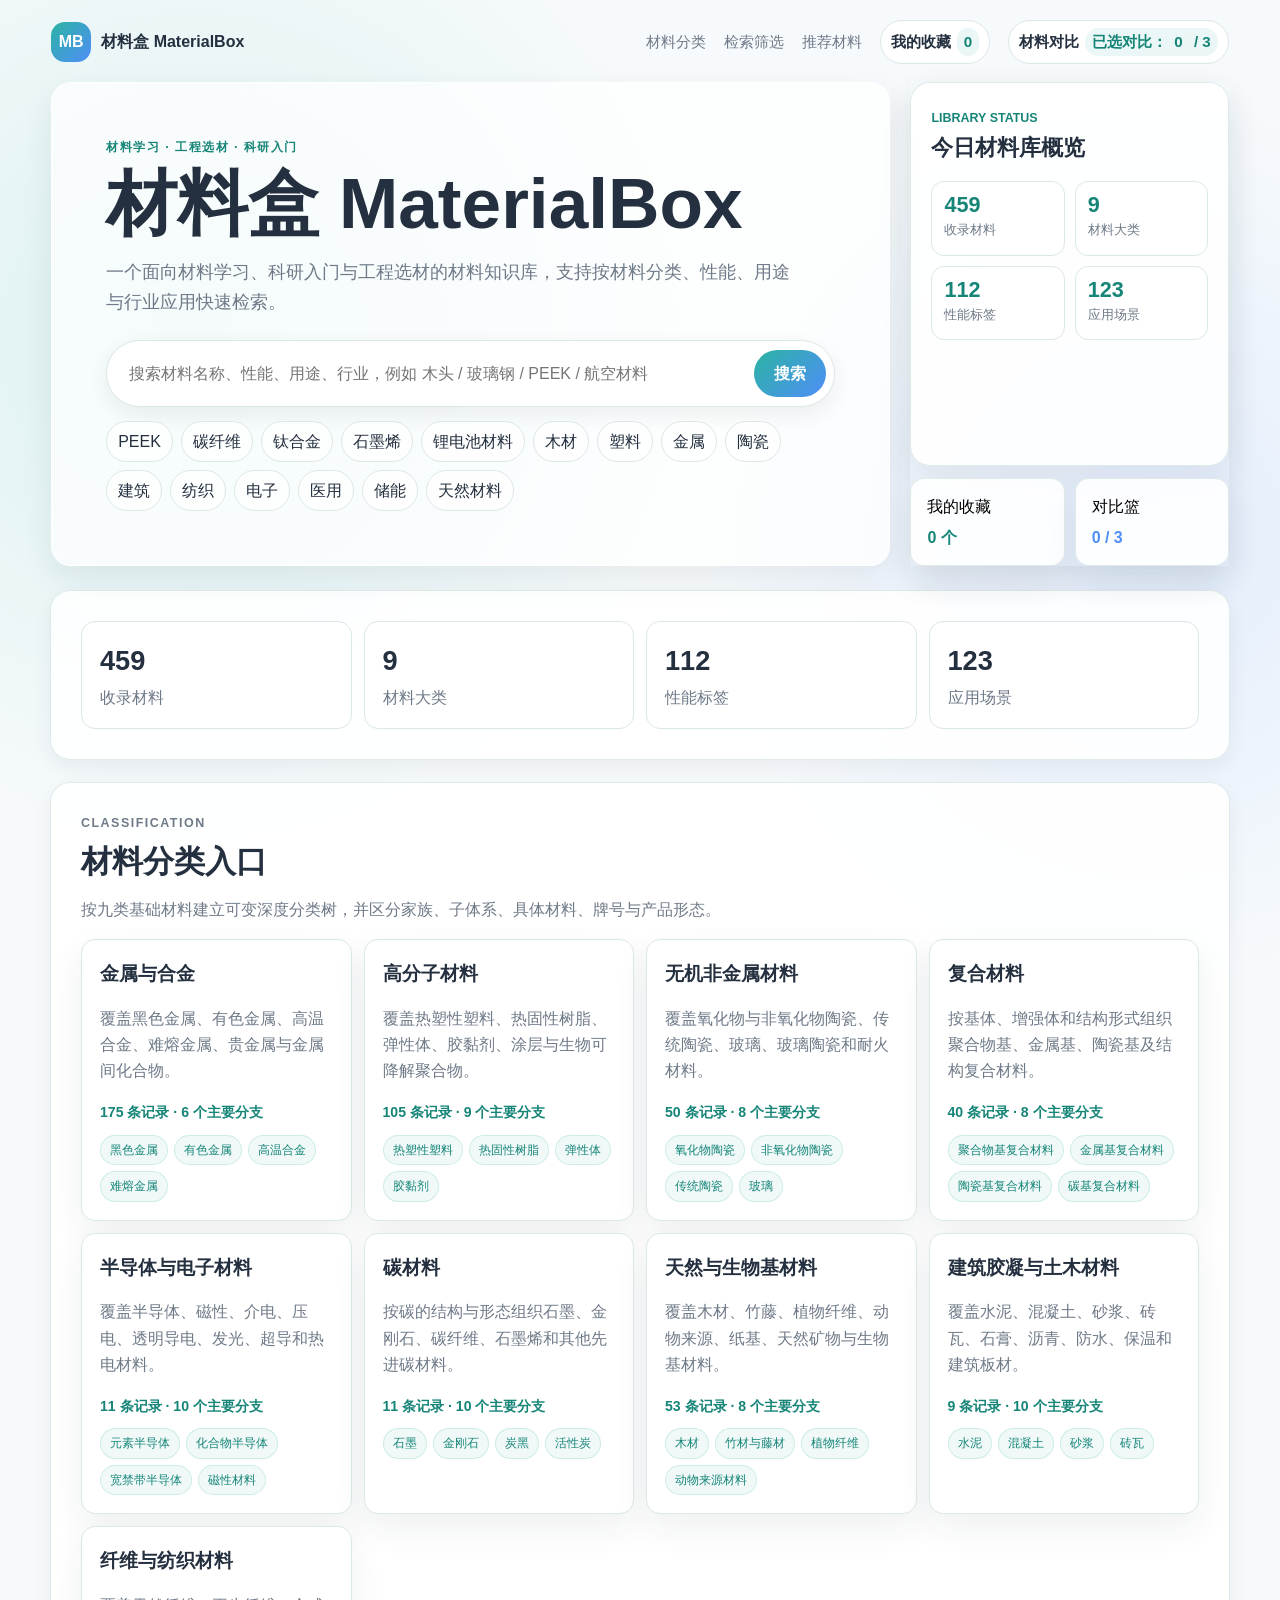
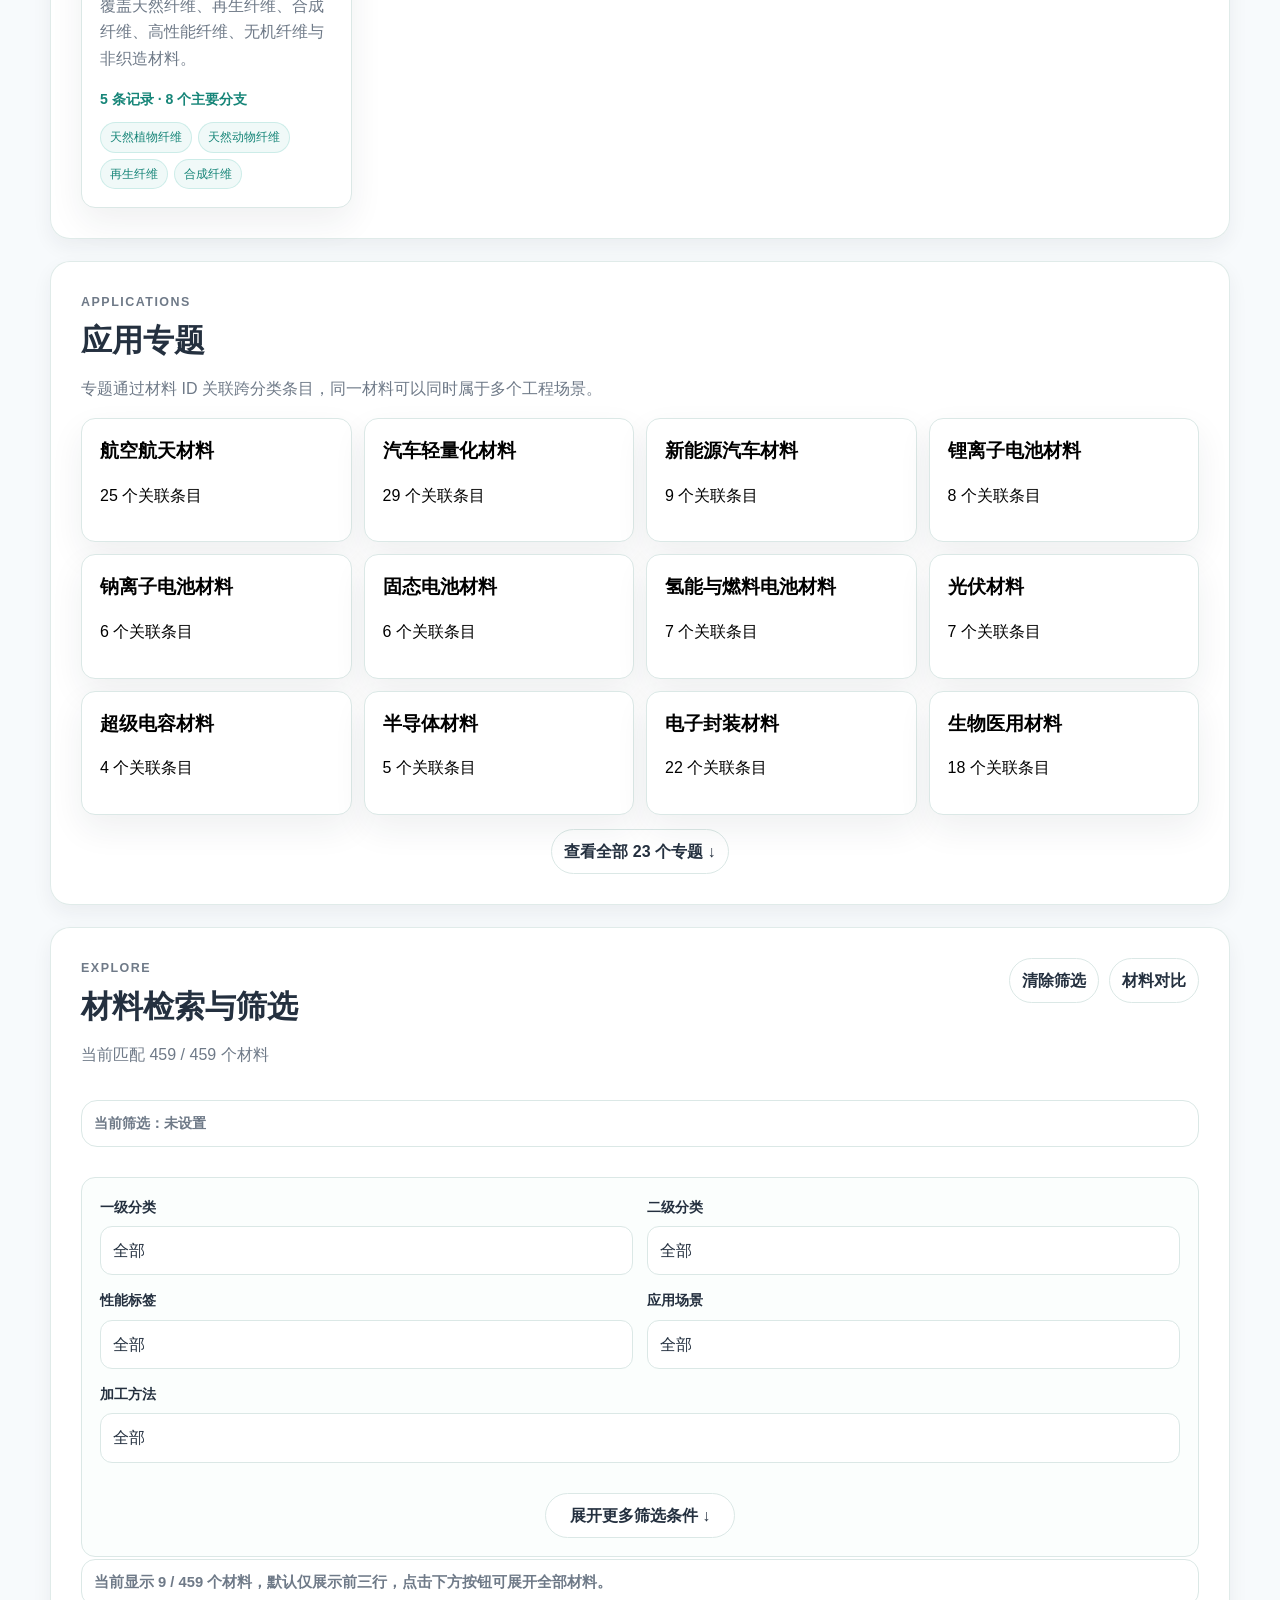
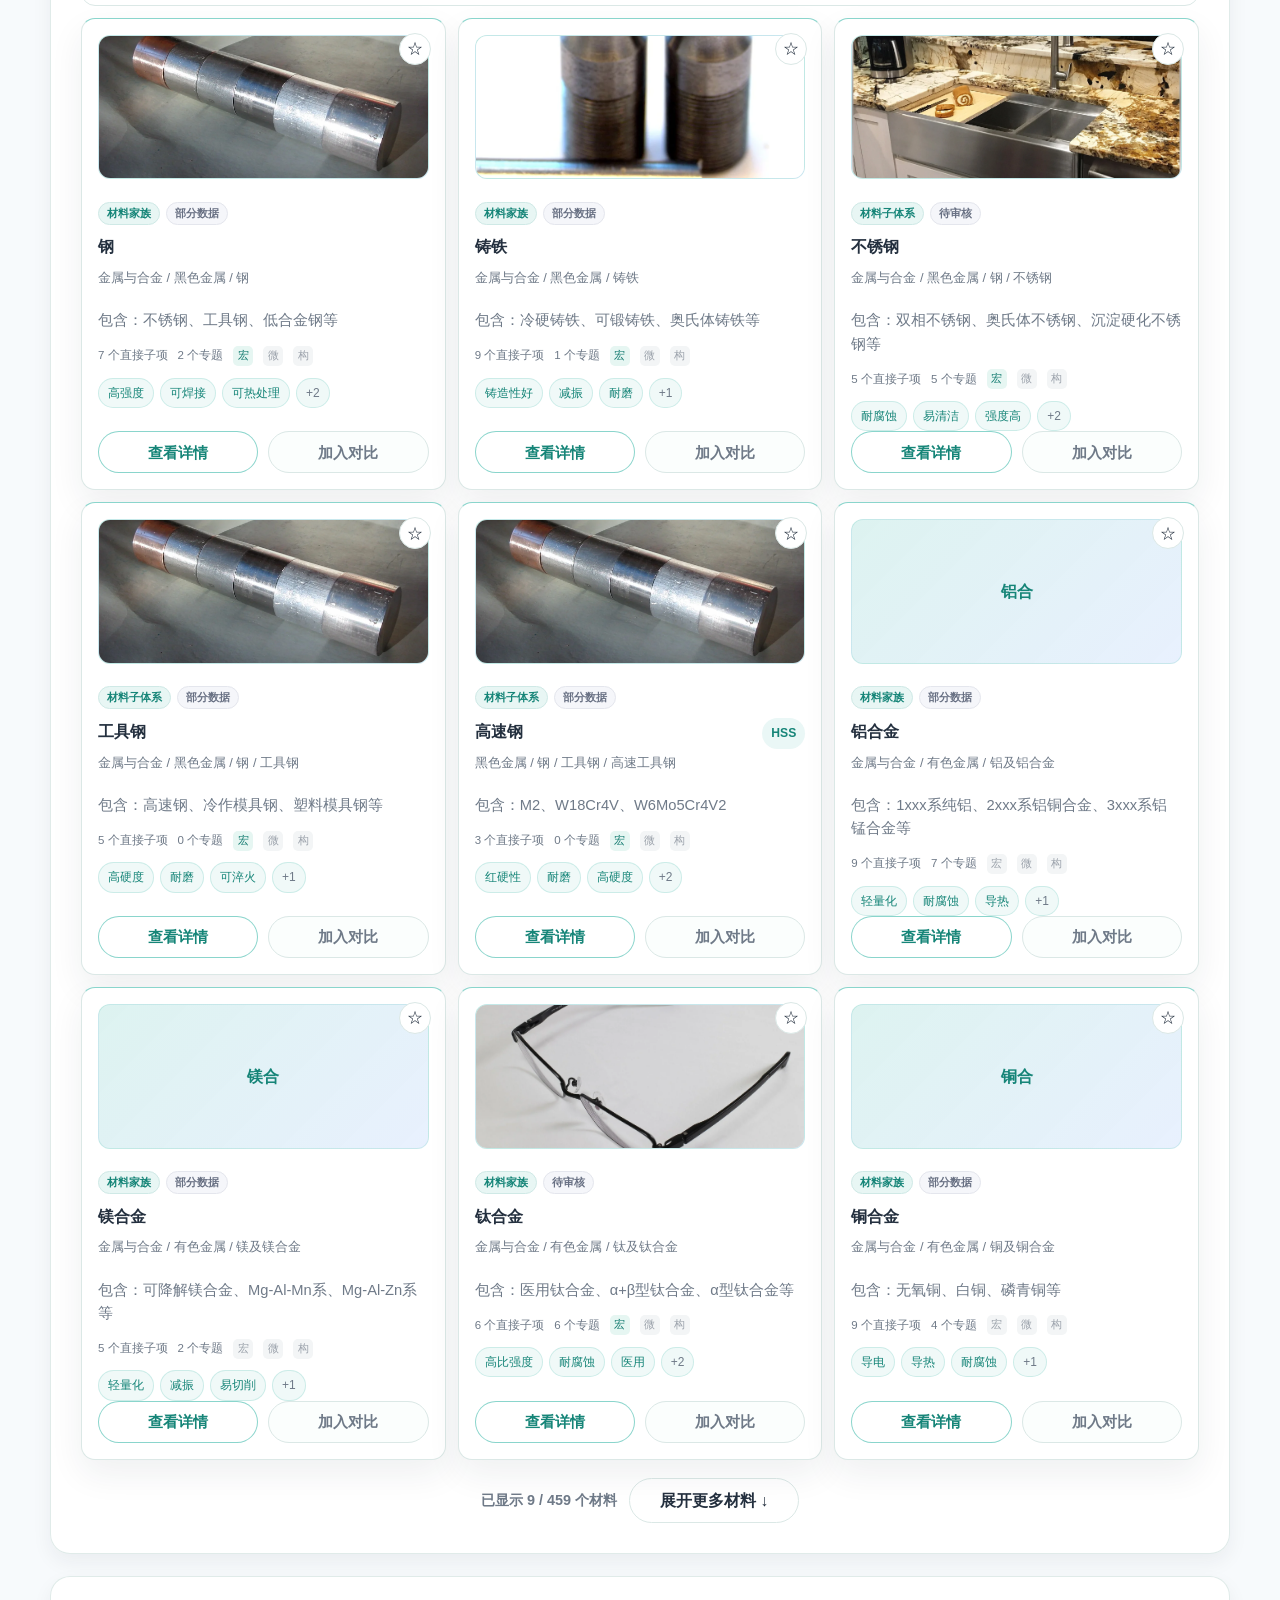
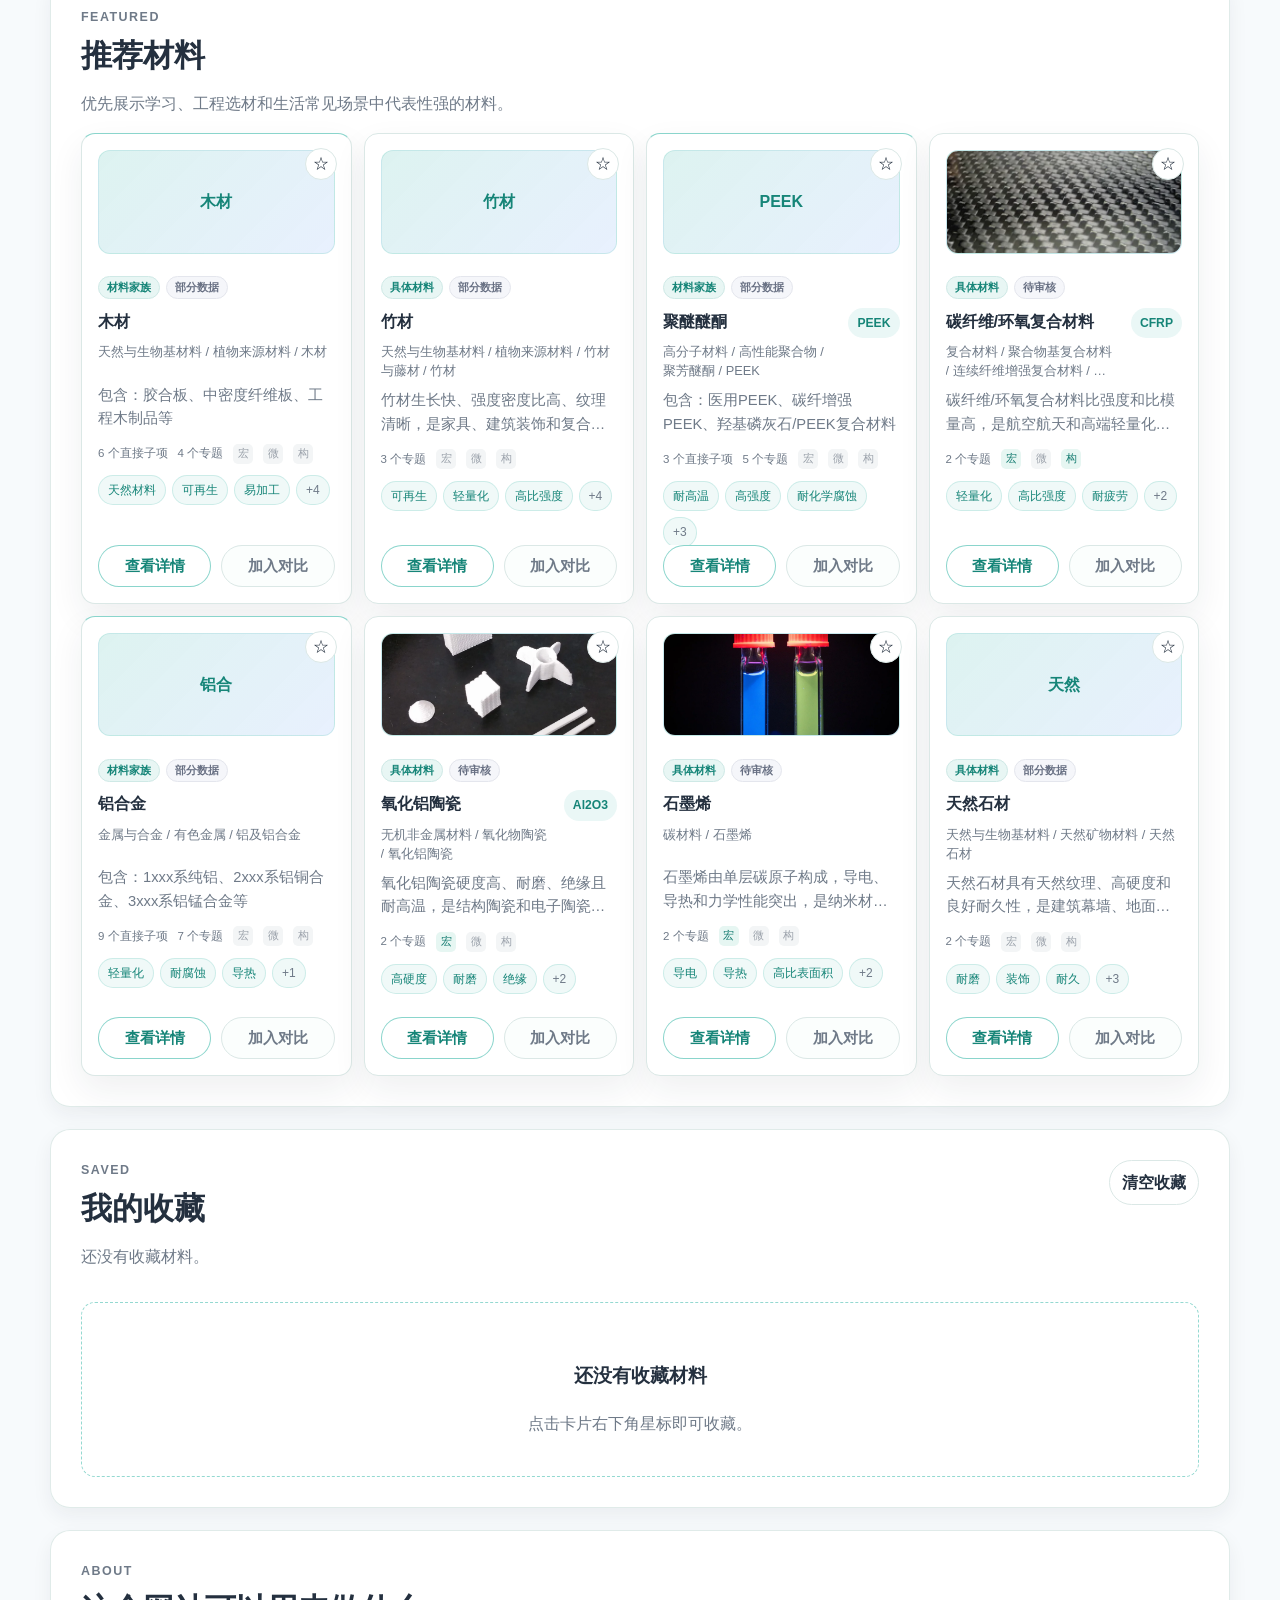
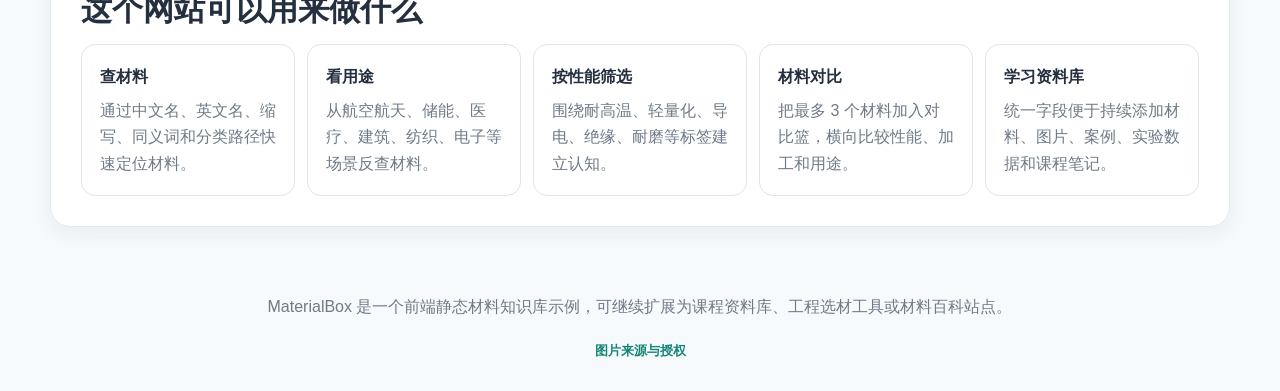
==== commit d767bcd9: "带有图片版存档，为尽快上线，首先删去图片模块，后续有机会再进行添加”" ====
--- a/material_box/index.html
+++ b/material_box/index.html
@@ -260,6 +260,7 @@
     <script src="taxonomy.js"></script>
     <script src="material-images.js"></script>
     <script src="material-images.generated.js"></script>
+    <script src="image-policy.js"></script>
     <script src="script.js"></script>
   </body>
 </html>
--- a/material_box/style.css
+++ b/material_box/style.css
@@ -1592,6 +1592,72 @@
   padding: 4px;
 }
 
+.image-single-type {
+  background: #f4fbfa;
+  border: 1px solid var(--line);
+  border-radius: 999px;
+  color: var(--primary-dark);
+  font-size: 0.84rem;
+  font-weight: 800;
+  padding: 7px 12px;
+}
+
+.image-policy-status {
+  align-items: center;
+  background: #f8fbfb;
+  border: 1px solid var(--line);
+  border-radius: 10px;
+  display: flex;
+  flex-wrap: wrap;
+  gap: 7px 16px;
+  margin-bottom: 14px;
+  padding: 10px 12px;
+}
+
+.image-policy-status span {
+  color: var(--muted);
+  font-size: 0.78rem;
+  line-height: 1.5;
+}
+
+.image-policy-status strong {
+  color: var(--text);
+  margin-right: 6px;
+}
+
+.image-policy-status .missing strong {
+  color: #b45309;
+}
+
+.image-policy-status .recommended strong,
+.image-policy-status .inherited strong {
+  color: var(--primary-dark);
+}
+
+.image-policy-status .muted {
+  opacity: 0.82;
+}
+
+.image-empty-unified {
+  align-items: center;
+  background: #f7fbfb;
+  border: 1px dashed #b9d0ce;
+  border-radius: 12px;
+  color: var(--muted);
+  display: flex;
+  flex-direction: column;
+  gap: 6px;
+  justify-content: center;
+  min-height: 210px;
+  padding: 28px;
+  text-align: center;
+}
+
+.image-empty-unified strong {
+  color: var(--primary-dark);
+  font-size: 1rem;
+}
+
 .image-tab {
   background: transparent;
   border: 0;
@@ -1721,6 +1787,15 @@
 }
 
 @media (max-width: 720px) {
+  .image-policy-status {
+    align-items: flex-start;
+    flex-direction: column;
+    gap: 6px;
+  }
+
+  .image-empty-unified {
+    min-height: 170px;
+  }
   .material-images-head {
     align-items: flex-start;
     flex-direction: column;
